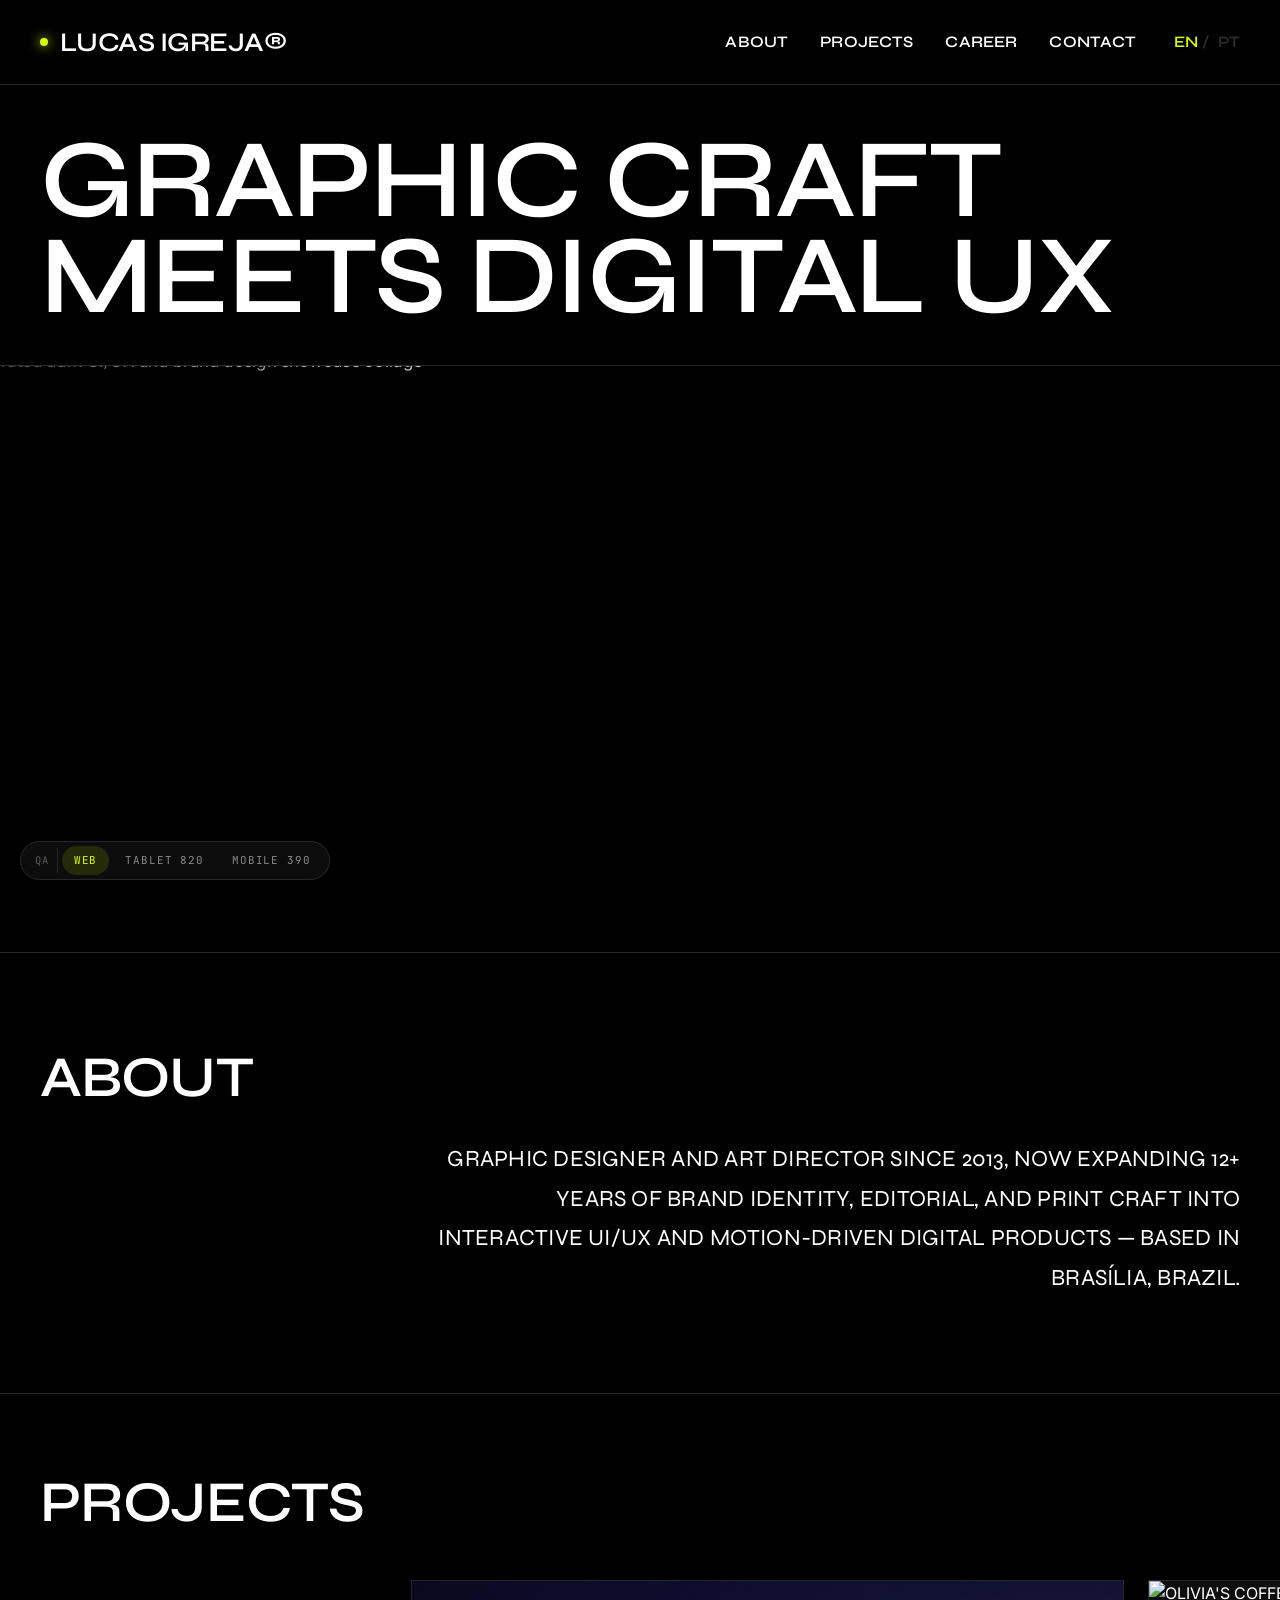
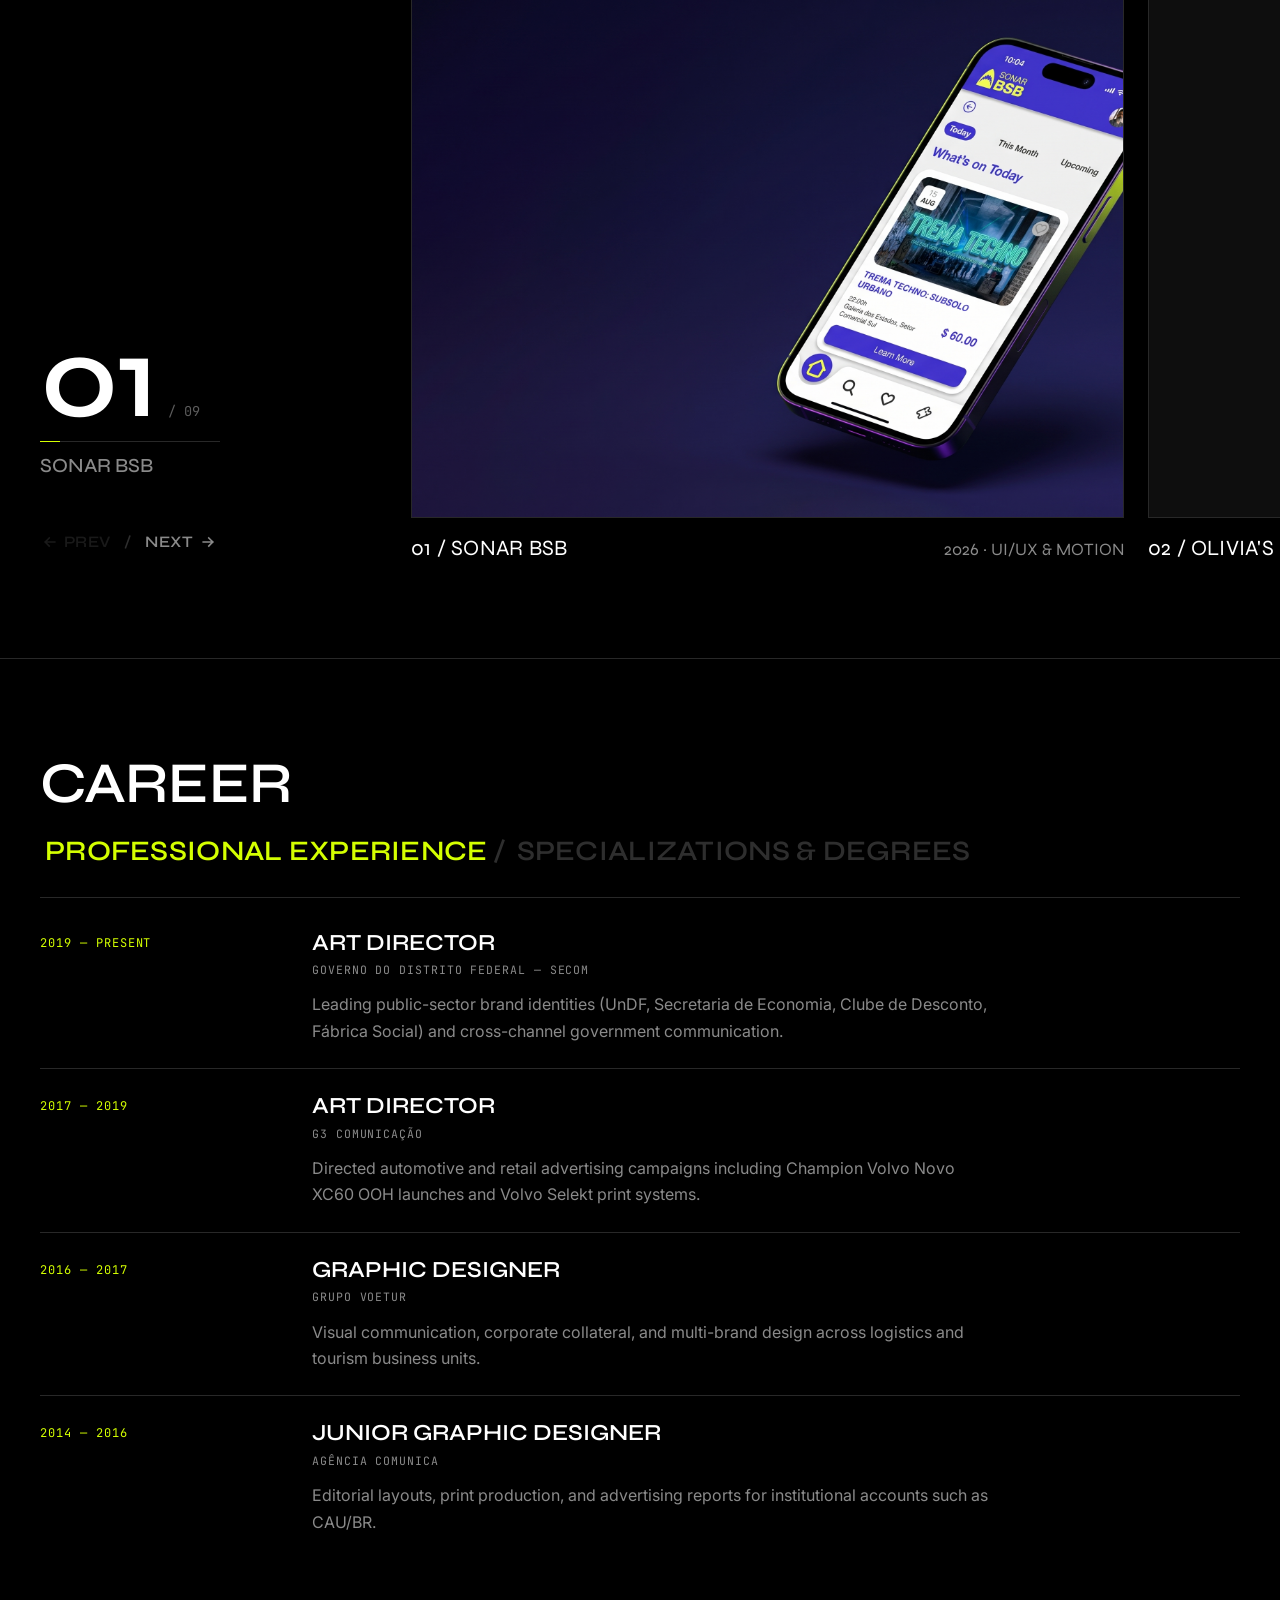
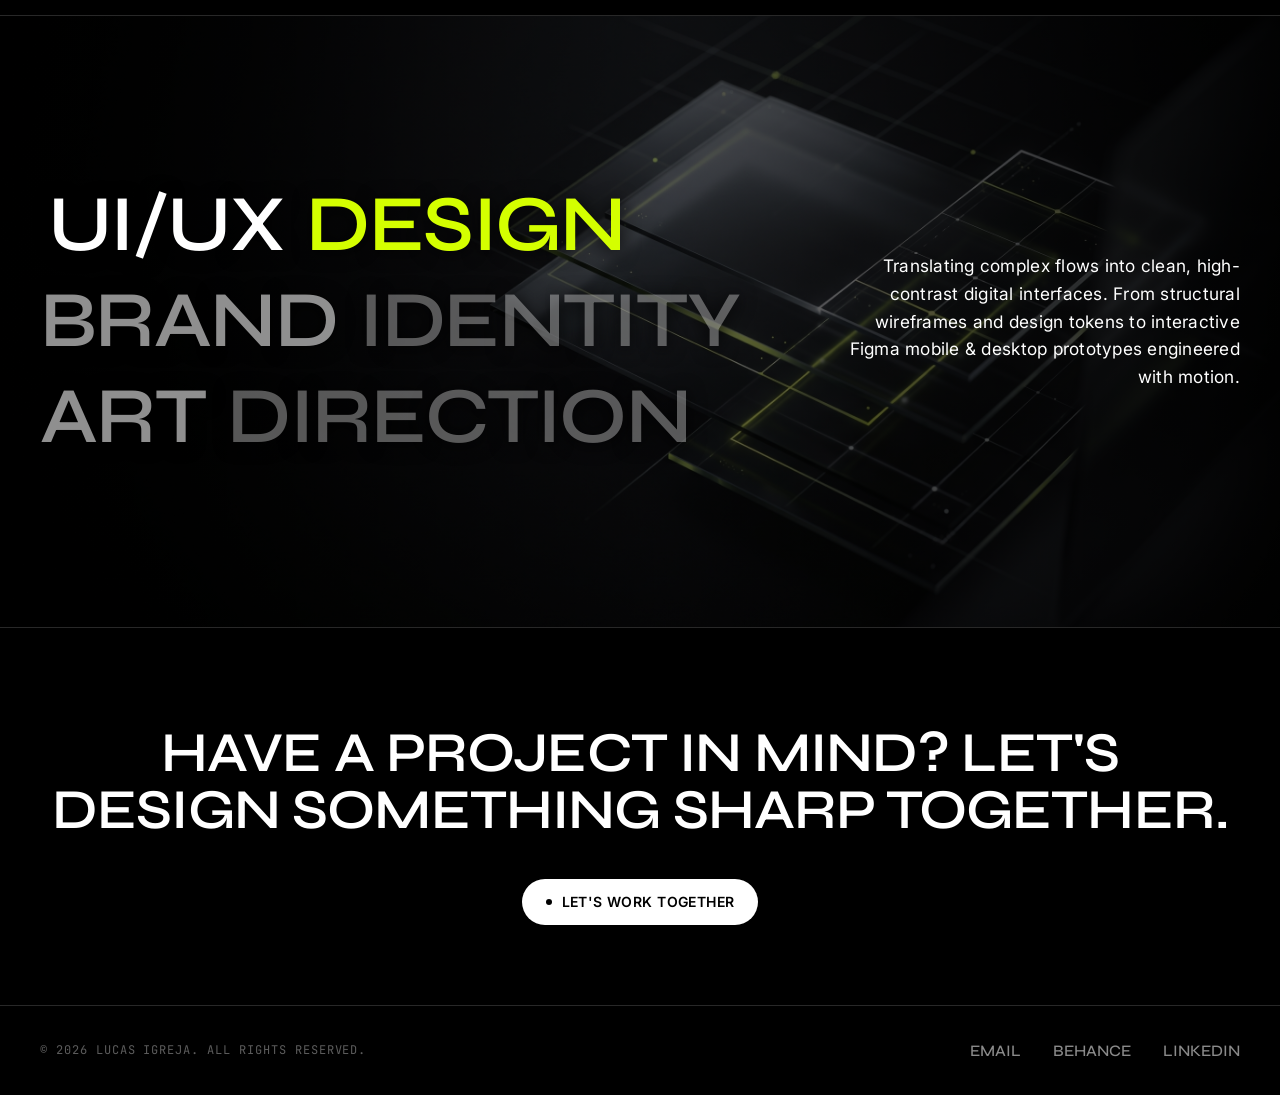
==== index.html @ 4cd45b37 "v0.9.3: Pull Behance assets and generate stationery/print mockups for projects 03-09" ====
<!DOCTYPE html>
<html lang="en">
<head>
  <meta charset="UTF-8" />
  <meta name="viewport" content="width=device-width, initial-scale=1.0" />
  <title>Lucas Igreja — UI/UX &amp; Graphic Design Portfolio</title>
  <meta name="description" content="Portfolio of Lucas Igreja — Graphic Designer, Art Director, and UI/UX Designer based in Brasília, Brazil. Showcasing 12+ years across brand systems, editorial campaigns, and digital products." />
  <meta property="og:title" content="Lucas Igreja — UI/UX &amp; Graphic Design Portfolio" />
  <meta property="og:description" content="Brand identity, art direction, and interactive UI/UX craft from 2013 to 2026." />
  <meta property="og:type" content="website" />

  <link rel="preconnect" href="https://api.fontshare.com" crossorigin />
  <link href="https://api.fontshare.com/v2/css?f[]=clash-display@400,500,600,700&display=swap" rel="stylesheet" />
  <link rel="preconnect" href="https://fonts.googleapis.com" />
  <link rel="preconnect" href="https://fonts.gstatic.com" crossorigin />
  <link href="https://fonts.googleapis.com/css2?family=Inter:wght@400;500;600&family=JetBrains+Mono:wght@400;500&family=Syne:wght@600;700&display=swap" rel="stylesheet" />

  <link rel="stylesheet" href="css/tokens.css?v=0.9.3" />
  <link rel="stylesheet" href="css/base.css?v=0.9.3" />
  <link rel="stylesheet" href="css/components.css?v=0.9.3" />
  <link rel="stylesheet" href="css/modal.css?v=0.9.3" />
</head>
<body>
  <!-- Sticky Minimal Navigation -->
  <header class="site-header" id="top">
    <div class="container site-header-inner">
      <a href="#top" class="brand-wordmark">
        <span class="brand-status-dot" aria-hidden="true"></span>
        <span>LUCAS IGREJA®</span>
      </a>

      <div class="nav-right">
        <nav class="primary-nav" aria-label="Primary navigation">
          <a href="#about" class="nav-link" data-i18n="nav.about">ABOUT</a>
          <a href="#projects" class="nav-link" data-i18n="nav.projects">PROJECTS</a>
          <a href="#career" class="nav-link" data-i18n="nav.career">CAREER</a>
          <a href="#contact" class="nav-link" data-i18n="nav.contact">CONTACT</a>
        </nav>

        <div class="header-actions">
          <div class="lang-toggle" id="langToggle" role="group" aria-label="Language switcher">
            <button class="lang-option is-active" type="button" data-lang="en" aria-pressed="true">EN</button>
            <span class="lang-sep" aria-hidden="true">/</span>
            <button class="lang-option" type="button" data-lang="pt" aria-pressed="false">PT</button>
          </div>
          <button class="mobile-menu-btn" id="mobileMenuBtn" type="button" aria-expanded="false" aria-controls="mobileDrawer" aria-label="Open navigation menu">
            <span class="hamburger-icon" aria-hidden="true">
              <span></span>
              <span></span>
              <span></span>
            </span>
          </button>
        </div>
      </div>
    </div>
  </header>

  <!-- Mobile Navigation Drawer (Slides in Right -> Left) -->
  <div class="mobile-drawer" id="mobileDrawer" aria-hidden="true" role="dialog" aria-modal="true" aria-label="Mobile Navigation">
    <div class="mobile-drawer-backdrop" id="mobileDrawerBackdrop" aria-hidden="true"></div>
    <div class="mobile-drawer-panel">
      <div class="mobile-drawer-top">
        <button class="mobile-drawer-close" id="mobileDrawerClose" type="button" aria-label="Close navigation menu">
          <span class="drawer-close-icon" aria-hidden="true">
            <span></span>
            <span></span>
          </span>
        </button>
      </div>
      <nav class="mobile-drawer-nav" aria-label="Mobile navigation links">
        <a href="#about" class="mobile-drawer-link" data-i18n="nav.about">ABOUT</a>
        <a href="#projects" class="mobile-drawer-link" data-i18n="nav.projects">PROJECTS</a>
        <a href="#career" class="mobile-drawer-link" data-i18n="nav.career">CAREER</a>
        <a href="#contact" class="mobile-drawer-link" data-i18n="nav.contact">CONTACT</a>
      </nav>
    </div>
  </div>

  <main>
    <!-- 01. Hero Section (Figma 10:82 + 10:67) -->
    <section class="hero-section">
      <div class="container">
        <div class="hero-title-wrap">
          <h1 class="hero-headline">
            <span class="hero-line"><span class="hero-line-inner" data-i18n="hero.titleLine1">GRAPHIC CRAFT</span></span>
            <span class="hero-line"><span class="hero-line-inner" data-i18n="hero.titleLine2">MEETS DIGITAL UX</span></span>
          </h1>
        </div>
      </div>

      <div class="hero-media-frame" id="heroMediaFrame">
        <img src="assets/hero-banner.png" alt="Curated dark UI/UX and brand design showcase collage" class="hero-media-img" id="heroBannerImg" />
        <div class="hero-media-scrim" aria-hidden="true"></div>
      </div>
    </section>

    <!-- 02. About Section (Figma 10:123 + 10:124) -->
    <section class="about-section reveal-block" id="about">
      <div class="container">
        <h2 class="section-heading" data-i18n="about.heading">ABOUT</h2>

        <div class="about-content-right">
          <p class="about-statement" data-i18n="about.statement">
            Graphic designer and art director since 2013, now expanding 12+ years of brand identity, editorial, and print craft into interactive UI/UX and motion-driven digital products — based in Brasília, Brazil.
          </p>
        </div>
      </div>
    </section>

    <!-- 03. Projects Section — Sticky 01-09 Counter + Edge-Bleed Stack (Figma 10:158 + 10:161 + 10:160) -->
    <section class="projects-section" id="projects">
      <div class="container projects-header">
        <h2 class="section-heading" data-i18n="projects.heading">PROJECTS</h2>
      </div>

      <div class="projects-bleed-layout">
        <aside class="projects-rail" aria-label="Active project counter">
          <div class="sticky-counter-row">
            <span class="sticky-counter-num" id="stickyCounterNum">01</span>
            <span class="sticky-counter-total" id="stickyCounterTotal">/ 09</span>
          </div>
          <div class="rail-progress-wrap" aria-hidden="true">
            <div class="rail-progress-fill" id="railProgressFill"></div>
          </div>
          <span class="rail-title-preview" id="railTitle">SONAR BSB</span>
          <div class="projects-carousel-controls" role="group" aria-label="Projects carousel controls">
            <button class="carousel-nav-btn" id="projectsPrevBtn" type="button" aria-label="Previous project" disabled>
              <svg width="16" height="16" viewBox="0 0 20 20" fill="none" aria-hidden="true">
                <path d="M16 10H4M4 10L9 5M4 10L9 15" stroke="currentColor" stroke-width="2" stroke-linecap="square" />
              </svg>
              <span class="roll-wrap carousel-step-label">
                <span class="roll-track">
                  <span data-i18n="modal.prevShort">PREV</span>
                  <span aria-hidden="true" data-i18n="modal.prevShort">PREV</span>
                </span>
              </span>
            </button>
            <span class="carousel-step-sep" aria-hidden="true">/</span>
            <button class="carousel-nav-btn" id="projectsNextBtn" type="button" aria-label="Next project">
              <span class="roll-wrap carousel-step-label">
                <span class="roll-track">
                  <span data-i18n="modal.nextShort">NEXT</span>
                  <span aria-hidden="true" data-i18n="modal.nextShort">NEXT</span>
                </span>
              </span>
              <svg width="16" height="16" viewBox="0 0 20 20" fill="none" aria-hidden="true">
                <path d="M4 10H16M16 10L11 5M16 10L11 15" stroke="currentColor" stroke-width="2" stroke-linecap="square" />
              </svg>
            </button>
          </div>
        </aside>

        <div class="projects-stack" id="projectsStack" tabindex="0" aria-label="Projects carousel"></div>
      </div>
    </section>

    <!-- 04. Career Section — Experience & Specializations Timeline -->
    <section class="career-section reveal-block" id="career">
      <div class="container">
        <div class="career-header">
          <h2 class="section-heading" data-i18n="career.heading">CAREER</h2>
          <div class="career-toggle" id="careerToggle" role="tablist" aria-label="Career sections">
            <button
              class="career-option is-active"
              id="careerTabExperience"
              type="button"
              role="tab"
              data-career-tab="experience"
              aria-selected="true"
              aria-controls="careerContent"
              data-i18n="career.experienceHeading"
            >PROFESSIONAL EXPERIENCE</button>
            <span class="career-sep" aria-hidden="true">/</span>
            <button
              class="career-option"
              id="careerTabEducation"
              type="button"
              role="tab"
              data-career-tab="education"
              aria-selected="false"
              aria-controls="careerContent"
              data-i18n="career.educationHeading"
            >SPECIALIZATIONS &amp; DEGREES</button>
          </div>
        </div>
        <div class="career-content" id="careerContent" role="tabpanel" aria-labelledby="careerTabExperience"></div>
      </div>

      <!-- Core Disciplines Full-Bleed Band (nested inside Career) -->
      <div class="disciplines-section" id="disciplines">
        <div class="disciplines-bg" aria-hidden="true">
          <img src="assets/discipline-uiux.png" alt="" class="disc-bg-layer is-active" data-disc-bg="uiux" />
          <img src="assets/discipline-branding.png" alt="" class="disc-bg-layer" data-disc-bg="branding" />
          <img src="assets/discipline-direction.png" alt="" class="disc-bg-layer" data-disc-bg="direction" />
        </div>
        <div class="disciplines-scrim" aria-hidden="true"></div>

        <div class="container disciplines-container">
          <div class="disciplines-list" id="disciplinesList" role="tablist" aria-label="Core design disciplines"></div>

          <div class="disciplines-detail" role="tabpanel" aria-live="polite">
            <p class="disciplines-copy" id="disciplineCopy"></p>
          </div>
        </div>
      </div>
    </section>

    <!-- 05. Closing Contact CTA (Figma 10:235) -->
    <section class="closing-cta-section reveal-block" id="contact">
      <div class="container">
        <h2 class="closing-cta-heading" data-i18n="cta.heading">
          HAVE A PROJECT IN MIND? LET'S DESIGN SOMETHING SHARP TOGETHER.
        </h2>

        <div class="closing-cta-actions">
          <a href="mailto:lucas.igreja@gmail.com" class="btn-pill-cta">
            <span class="cta-dot" aria-hidden="true"></span>
            <span class="roll-wrap">
              <span class="roll-track">
                <span data-i18n="cta.primaryBtn">LET'S WORK TOGETHER</span>
                <span aria-hidden="true" data-i18n="cta.primaryBtn">LET'S WORK TOGETHER</span>
              </span>
            </span>
          </a>
        </div>
      </div>
    </section>
  </main>

  <!-- 06. Minimal Single-Line Footer -->
  <footer class="site-footer">
    <div class="container footer-bar">
      <span class="font-mono footer-rights" data-i18n="footer.rights">© 2026 LUCAS IGREJA. ALL RIGHTS RESERVED.</span>
      <ul class="footer-list" aria-label="Contact links">
        <li><a href="mailto:lucas.igreja@gmail.com" class="footer-link" data-i18n="footer.links.email">EMAIL</a></li>
        <li><a href="https://www.behance.net/lucasigreja" target="_blank" rel="noopener noreferrer" class="footer-link" data-i18n="footer.links.behance">BEHANCE</a></li>
        <li><a href="https://www.linkedin.com/in/lucasigreja/" target="_blank" rel="noopener noreferrer" class="footer-link" data-i18n="footer.links.linkedin">LINKEDIN</a></li>
      </ul>
    </div>
  </footer>

  <!-- Case-Study Modal -->
  <div class="modal-backdrop" id="caseModalBackdrop" aria-hidden="true" role="dialog" aria-modal="true" aria-labelledby="modalHeading">
    <div class="modal-panel" id="caseModalContent"></div>
  </div>

  <!-- Custom Desktop Cursor Badge -->
  <div class="custom-cursor" id="customCursor" aria-hidden="true">VIEW CASE</div>

  <!-- Toast Feedback -->
  <div class="site-toast" id="siteToast" role="status" aria-live="polite"></div>

  <!-- Motion Engine (GSAP CDN + Graceful Fallback) & App Scripts -->
  <script defer src="https://cdn.jsdelivr.net/npm/gsap@3.12.5/dist/gsap.min.js"></script>
  <script defer src="https://cdn.jsdelivr.net/npm/gsap@3.12.5/dist/ScrollTrigger.min.js"></script>
  <script defer src="js/data/projects.js?v=0.9.3"></script>
  <script defer src="js/components/portfolio.js?v=0.9.3"></script>
  <script defer src="js/motion/animations.js?v=0.9.3"></script>
  <script defer src="js/main.js?v=0.9.3"></script>
  <!-- DEV ONLY (PRE-v1.0 QA): Viewport Preview Toggle — REMOVE BEFORE SHIPPING v1.0 -->
  <script defer src="js/dev/viewport-toggle.js?v=0.9.3"></script>
</body>
</html>
---- css/tokens.css ----
/* ==========================================================================
   Lucas Igreja Portfolio — Design System Tokens v2.0
   Stark Monochrome Architecture + One Surgical Accent (#D4FF00)
   Matches design.md v2.0 1:1 | Ready for Figma Variables & Phase 2
   ========================================================================== */

:root {
  /* ------------------------------------------------------------------------
     1. COLOR TOKENS
     ------------------------------------------------------------------------ */
  /* Surfaces (Stark Monochrome Dark) */
  --bg-canvas: #000000;
  --bg-surface: #0E0E0E;
  --bg-elevated: #141414;
  --bg-glass: rgba(0, 0, 0, 0.80);
  --grid-line: rgba(255, 255, 255, 0.04);

  /* Borders & Hairlines */
  --border-subtle: #282828;
  --border-strong: #4A4A4A;
  --border-inverse: rgba(255, 255, 255, 0.35);
  --border-focus: #D4FF00;

  /* Ink / Typography */
  --text-primary: #FFFFFF;      /* Pure White */
  --text-secondary: #8A8A8A;    /* Muted Mid-Gray */
  --text-muted: #5C5C5C;        /* Subtle Gray Metadata */
  --text-dim: #2E2E2E;          /* Inactive Oversized Discipline Headings */
  --text-inverse: #000000;      /* Inside White Pill CTAs & Selection */

  /* Single Surgical Accent (Digital Energy / Sonar BSB) */
  --accent-lime: #D4FF00;
  --accent-lime-dim: rgba(212, 255, 0, 0.12);

  /* Primary CTA Tokens */
  --cta-bg: #FFFFFF;
  --cta-text: #000000;

  /* ------------------------------------------------------------------------
     2. TYPOGRAPHY TOKENS
     ------------------------------------------------------------------------ */
  --font-display: 'Clash Display', 'Syne', -apple-system, sans-serif;
  --font-sans: 'Inter', -apple-system, BlinkMacSystemFont, 'Segoe UI', sans-serif;
  --font-mono: 'JetBrains Mono', ui-monospace, SFMono-Regular, monospace;

  /* Fluid Type Scale */
  --text-hero: clamp(2.5rem, 8.5vw, 8.25rem);        /* 40px -> 132px */
  --text-display: clamp(2.5rem, 6.5vw, 6rem);       /* 40px -> 96px */
  --text-h1: clamp(2.25rem, 4.5vw, 4rem);           /* 36px -> 64px */
  --text-h2: clamp(1.75rem, 3vw, 2.75rem);          /* 28px -> 44px */
  --text-h3: clamp(1.25rem, 1.8vw, 1.625rem);       /* 20px -> 26px */
  --text-body-lg: clamp(1.0625rem, 1.2vw, 1.25rem); /* 17px -> 20px */
  --text-body: 1rem;                                /* 16px */
  --text-sm: 0.875rem;                              /* 14px */
  --text-meta: 0.75rem;                             /* 12px */

  /* Line Heights & Tracking */
  --leading-hero: 0.86;
  --leading-display: 0.96;
  --leading-heading: 1.08;
  --leading-body: 1.6;
  --tracking-display: -0.03em;
  --tracking-tight: -0.015em;
  --tracking-mono: 0.08em;

  /* ------------------------------------------------------------------------
     3. SPACING & LAYOUT TOKENS (4px / 8px Rhythm)
     ------------------------------------------------------------------------ */
  --space-1: 0.25rem;   /* 4px */
  --space-2: 0.5rem;    /* 8px */
  --space-3: 0.75rem;   /* 12px */
  --space-4: 1rem;      /* 16px */
  --space-5: 1.25rem;   /* 20px */
  --space-6: 1.5rem;    /* 24px */
  --space-8: 2rem;      /* 32px */
  --space-10: 2.5rem;   /* 40px */
  --space-12: 3rem;     /* 48px */
  --space-16: 4rem;     /* 64px */
  --space-20: 5rem;     /* 80px */
  --space-24: 6rem;     /* 96px */
  --space-32: 8rem;     /* 128px */

  /* Grid & Container */
  --container-max: 1360px;
  --container-pad: clamp(1.25rem, 3.5vw, 2.5rem);
  --grid-gutter: 1.5rem; /* 24px */
  --nav-height: 84px;

  /* ------------------------------------------------------------------------
     4. SHARP ARCHITECTURAL GEOMETRY (0px Media vs Pill CTAs)
     ------------------------------------------------------------------------ */
  --radius-sharp: 0px;
  --radius-pill: 9999px;
  --radius-circle: 50%;

  --shadow-none: none;
  --shadow-glow-lime: 0 0 28px rgba(212, 255, 0, 0.16);

  /* ------------------------------------------------------------------------
     5. MOTION TOKENS (Kinetic Editorial)
     ------------------------------------------------------------------------ */
  --ease-editorial: cubic-bezier(0.22, 1, 0.36, 1);
  --ease-snappy: cubic-bezier(0.16, 1, 0.3, 1);
  --ease-roll: cubic-bezier(0.76, 0, 0.24, 1);

  --duration-micro: 180ms;
  --duration-roll: 360ms;
  --duration-ui: 420ms;
  --duration-reveal: 800ms;

  /* Z-Index Scale */
  --z-canvas: 0;
  --z-base: 1;
  --z-sticky: 40;
  --z-modal: 80;
  --z-cursor: 100;
  --z-toast: 120;
}
---- css/base.css ----
/* ==========================================================================
   Lucas Igreja Portfolio — Base Styles & Accessibility Guards (v2.0)
   ========================================================================== */

*,
*::before,
*::after {
  box-sizing: border-box;
  margin: 0;
  padding: 0;
}

html {
  font-size: 16px;
  scroll-behavior: smooth;
  background-color: var(--bg-canvas);
  color: var(--text-primary);
  -webkit-font-smoothing: antialiased;
  -moz-osx-font-smoothing: grayscale;
  text-rendering: optimizeLegibility;
}

body {
  font-family: var(--font-sans);
  font-size: var(--text-body);
  line-height: var(--leading-body);
  color: var(--text-primary);
  background-color: var(--bg-canvas);
  overflow-x: clip;
  min-height: 100vh;
}

img,
picture,
svg,
video,
canvas {
  display: block;
  max-width: 100%;
}

button,
input,
textarea,
select {
  font: inherit;
  color: inherit;
  background: none;
  border: none;
}

button {
  cursor: pointer;
}

a {
  color: inherit;
  text-decoration: none;
}

ul,
ol {
  list-style: none;
}

/* Sharp Focus Accessibility */
:focus-visible {
  outline: 2px solid var(--border-focus);
  outline-offset: 3px;
  border-radius: var(--radius-sharp);
}

/* Selection */
::selection {
  background-color: var(--accent-lime);
  color: var(--text-inverse);
}

/* Layout & Architectural Utilities */
.container {
  width: 100%;
  max-width: var(--container-max);
  margin-inline: auto;
  padding-inline: var(--container-pad);
}

.font-display {
  font-family: var(--font-display);
  font-weight: 600;
  text-transform: uppercase;
  letter-spacing: var(--tracking-display);
  line-height: var(--leading-display);
}

.font-mono {
  font-family: var(--font-mono);
  font-size: var(--text-meta);
  letter-spacing: var(--tracking-mono);
  text-transform: uppercase;
}

.hairline-top {
  border-top: 1px solid var(--border-subtle);
}

.micro-grid-bg {
  background-image:
    linear-gradient(to right, var(--grid-line) 1px, transparent 1px),
    linear-gradient(to bottom, var(--grid-line) 1px, transparent 1px);
  background-size: 32px 32px;
}

.sr-only {
  position: absolute;
  width: 1px;
  height: 1px;
  padding: 0;
  margin: -1px;
  overflow: hidden;
  clip: rect(0, 0, 0, 0);
  white-space: nowrap;
  border: 0;
}

/* Custom Subtle Scrollbar */
::-webkit-scrollbar {
  width: 8px;
}

::-webkit-scrollbar-track {
  background: var(--bg-canvas);
}

::-webkit-scrollbar-thumb {
  background: var(--bg-elevated);
  border: 2px solid var(--bg-canvas);
}

::-webkit-scrollbar-thumb:hover {
  background: var(--text-muted);
}

/* Reduced Motion Guard */
@media (prefers-reduced-motion: reduce) {
  html {
    scroll-behavior: auto;
  }

  *,
  *::before,
  *::after {
    animation-duration: 0.01ms !important;
    animation-iteration-count: 1 !important;
    transition-duration: 0.01ms !important;
    scroll-behavior: auto !important;
  }
}
---- css/components.css ----
/* ==========================================================================
   Lucas Igreja Portfolio — Main Layout & Component Styles (v2.0 + Figma 10:57)
   ========================================================================== */

:root {
  --page-gutter: max(var(--container-pad), calc((100% - var(--container-max)) / 2 + var(--container-pad)));
}

/* --------------------------------------------------------------------------
   01. STICKY MINIMAL NAVIGATION
   -------------------------------------------------------------------------- */
.site-header {
  position: sticky;
  top: 0;
  z-index: var(--z-sticky);
  background: var(--bg-glass);
  backdrop-filter: blur(16px);
  -webkit-backdrop-filter: blur(16px);
  border-bottom: 1px solid var(--border-subtle);
}

.site-header-inner {
  display: flex;
  align-items: center;
  justify-content: space-between;
  height: var(--nav-height);
  gap: var(--space-6);
}

.brand-wordmark {
  display: inline-flex;
  align-items: center;
  gap: var(--space-3);
  font-family: var(--font-display);
  font-weight: 600;
  font-size: clamp(1.125rem, 2.1vw, 2rem);
  letter-spacing: -0.02em;
  text-transform: uppercase;
  line-height: 1;
  white-space: nowrap;
}

.brand-status-dot {
  width: 8px;
  height: 8px;
  border-radius: var(--radius-circle);
  background: var(--accent-lime);
  box-shadow: 0 0 12px var(--accent-lime);
  flex-shrink: 0;
}

.nav-right {
  display: flex;
  align-items: center;
  gap: var(--space-8);
}

.primary-nav {
  display: flex;
  align-items: center;
  gap: var(--space-8);
}

.nav-link {
  font-family: var(--font-display);
  font-weight: 600;
  font-size: clamp(0.95rem, 1.25vw, 1.25rem);
  letter-spacing: 0.01em;
  line-height: 1;
  text-transform: uppercase;
  color: var(--text-primary);
  transition: color var(--duration-micro) var(--ease-snappy);
}

.nav-link:hover {
  color: var(--accent-lime);
}

.header-actions {
  display: flex;
  align-items: center;
  gap: var(--space-3);
}

.lang-toggle {
  display: inline-flex;
  align-items: center;
  gap: 0.55em;
  white-space: nowrap;
}

.lang-option,
.lang-sep {
  font-family: var(--font-display);
  font-weight: 600;
  font-size: clamp(0.95rem, 1.25vw, 1.25rem);
  letter-spacing: 0.01em;
  text-transform: uppercase;
  line-height: 1;
}

.lang-sep {
  color: var(--text-dim);
  user-select: none;
  cursor: pointer;
}

.lang-option {
  display: inline-block;
  padding: 0;
  border: none;
  background: transparent;
  color: var(--text-dim);
  cursor: pointer;
  transition: color var(--duration-micro) var(--ease-snappy),
              transform var(--duration-ui) var(--ease-editorial);
}

.lang-option:hover:not(.is-active) {
  color: var(--text-primary);
  transform: translateX(2px);
}

.lang-option.is-active {
  color: var(--accent-lime);
  transform: translateX(5px);
}

.mobile-menu-btn {
  display: none;
  width: 40px;
  height: 40px;
  padding: 0;
  border: none;
  border-radius: 0;
  align-items: center;
  justify-content: center;
  background: transparent;
}

.hamburger-icon {
  width: 22px;
  height: 17px;
  display: flex;
  flex-direction: column;
  justify-content: space-between;
}

.hamburger-icon span {
  display: block;
  width: 100%;
  height: 3px;
  background: var(--text-primary);
  transform-origin: center;
  transition: transform var(--duration-ui) var(--ease-editorial),
              opacity var(--duration-micro) var(--ease-snappy),
              background-color var(--duration-micro) var(--ease-snappy);
}

.mobile-menu-btn:hover .hamburger-icon span,
.mobile-menu-btn[aria-expanded="true"] .hamburger-icon span {
  background: var(--accent-lime);
}

.mobile-menu-btn[aria-expanded="true"] .hamburger-icon span:nth-child(1) {
  transform: translateY(7px) rotate(45deg);
}

.mobile-menu-btn[aria-expanded="true"] .hamburger-icon span:nth-child(2) {
  opacity: 0;
}

.mobile-menu-btn[aria-expanded="true"] .hamburger-icon span:nth-child(3) {
  transform: translateY(-7px) rotate(-45deg);
}

/* Mobile Nav Drawer (Slides in Right -> Left) */
.mobile-drawer {
  position: fixed;
  inset: 0;
  z-index: var(--z-modal);
  pointer-events: none;
  visibility: hidden;
  transition: visibility 0s linear var(--duration-ui);
}

.mobile-drawer.is-open {
  pointer-events: auto;
  visibility: visible;
  transition: visibility 0s linear 0s;
}

.mobile-drawer-backdrop {
  position: absolute;
  inset: 0;
  background: rgba(0, 0, 0, 0.72);
  backdrop-filter: blur(8px);
  -webkit-backdrop-filter: blur(8px);
  opacity: 0;
  transition: opacity var(--duration-ui) var(--ease-editorial);
}

.mobile-drawer.is-open .mobile-drawer-backdrop {
  opacity: 1;
}

.mobile-drawer-panel {
  position: absolute;
  top: 0;
  right: 0;
  bottom: 0;
  width: min(84vw, 380px);
  background: #0A0A0A;
  border-left: 1px solid var(--border-subtle);
  padding: var(--space-6);
  display: flex;
  flex-direction: column;
  justify-content: space-between;
  gap: var(--space-8);
  transform: translateX(100%);
  transition: transform var(--duration-ui) var(--ease-editorial);
  overflow-y: auto;
}

.mobile-drawer.is-open .mobile-drawer-panel {
  transform: translateX(0);
}

.mobile-drawer-top {
  display: flex;
  align-items: center;
  justify-content: flex-end;
}

.mobile-drawer-close {
  width: 40px;
  height: 40px;
  padding: 0;
  border: none;
  border-radius: 0;
  background: transparent;
  display: inline-flex;
  align-items: center;
  justify-content: center;
}

.drawer-close-icon {
  position: relative;
  width: 22px;
  height: 22px;
  display: block;
}

.drawer-close-icon span {
  position: absolute;
  left: 0;
  top: 50%;
  width: 100%;
  height: 3px;
  background: var(--text-primary);
  transform-origin: center;
  transition: background-color var(--duration-micro) var(--ease-snappy);
}

.drawer-close-icon span:first-child {
  transform: translateY(-50%) rotate(45deg);
}

.drawer-close-icon span:last-child {
  transform: translateY(-50%) rotate(-45deg);
}

.mobile-drawer-close:hover .drawer-close-icon span {
  background: var(--accent-lime);
}

.mobile-drawer-nav {
  display: flex;
  flex-direction: column;
  gap: var(--space-5);
  margin-block: auto;
}

.mobile-drawer-link {
  font-family: var(--font-display);
  font-size: clamp(1.75rem, 7vw, 2.5rem);
  font-weight: 600;
  text-transform: uppercase;
  line-height: 1.05;
  border-bottom: 1px solid var(--border-subtle);
  padding-bottom: var(--space-4);
  color: var(--text-primary);
  transition: color var(--duration-micro) var(--ease-snappy),
              transform var(--duration-ui) var(--ease-editorial);
}

.mobile-drawer-link:hover {
  color: var(--accent-lime);
  transform: translateX(6px);
}

/* --------------------------------------------------------------------------
   SHARED INTERACTIVE CONTROLS (Rolling Pill CTAs & Pills)
   -------------------------------------------------------------------------- */
.btn-pill-cta {
  display: inline-flex;
  align-items: center;
  gap: 10px;
  height: 46px;
  padding: 0 24px;
  border-radius: var(--radius-pill);
  background: var(--cta-bg);
  color: var(--cta-text);
  font-size: var(--text-sm);
  font-weight: 600;
  text-transform: uppercase;
  letter-spacing: 0.03em;
  transition: transform var(--duration-micro) var(--ease-snappy),
              box-shadow var(--duration-ui) var(--ease-editorial);
  white-space: nowrap;
}

.btn-pill-cta:hover {
  transform: translateY(-2px);
  box-shadow: 0 12px 30px rgba(255, 255, 255, 0.14);
}

.cta-dot {
  width: 6px;
  height: 6px;
  border-radius: var(--radius-circle);
  background: var(--cta-text);
  flex-shrink: 0;
}

.roll-wrap {
  position: relative;
  display: inline-block;
  overflow: hidden;
  height: 1.25em;
  line-height: 1.25em;
}

.roll-track {
  display: flex;
  flex-direction: column;
  transition: transform var(--duration-roll) var(--ease-roll);
}

.btn-pill-cta:hover .roll-track,
.inline-roll-link:hover .roll-track {
  transform: translateY(-50%);
}

/* --------------------------------------------------------------------------
   02. HERO SECTION (Figma 10:82 + 10:67)
   -------------------------------------------------------------------------- */
.hero-section {
  padding-top: var(--space-12);
  background: var(--bg-canvas);
  overflow-x: clip;
}

.hero-title-wrap {
  margin-bottom: var(--space-10);
}

.hero-headline {
  font-family: var(--font-display);
  font-weight: 600;
  font-size: clamp(2.6rem, 8.7vw, 8.25rem);
  line-height: var(--leading-hero);
  letter-spacing: -0.02em;
  text-transform: uppercase;
  color: var(--text-primary);
  max-width: 1160px;
}

.hero-line {
  display: block;
  overflow: hidden;
}

.hero-line-inner {
  display: block;
}

/* Full-bleed Hero Media (Figma 10:67: w=1440 h=650) */
.hero-media-frame {
  position: relative;
  width: 100%;
  height: clamp(280px, 46vw, 650px);
  border-radius: var(--radius-sharp);
  overflow: hidden;
  border-top: 1px solid var(--border-subtle);
  border-bottom: 1px solid var(--border-subtle);
  background: var(--bg-canvas);
}

.hero-media-img {
  width: 100%;
  height: 100%;
  object-fit: cover;
  transform: scale(1.06);
  transform-origin: center center;
  will-change: transform;
  transition: transform 600ms var(--ease-editorial);
}

.hero-media-scrim {
  position: absolute;
  inset: 0;
  background: radial-gradient(circle at center, transparent 42%, rgba(0, 0, 0, 0.65) 100%),
              linear-gradient(180deg, rgba(0, 0, 0, 0.14) 0%, rgba(0, 0, 0, 0.56) 100%);
  pointer-events: none;
}

/* --------------------------------------------------------------------------
   03. ABOUT SECTION (Figma 10:123 + 10:124)
   -------------------------------------------------------------------------- */
.about-section {
  padding-block: var(--space-24);
  border-bottom: 1px solid var(--border-subtle);
}

.section-heading {
  font-family: var(--font-display);
  font-weight: 600;
  font-size: var(--text-h1);
  line-height: 1;
  letter-spacing: -0.015em;
  text-transform: uppercase;
  color: var(--text-primary);
}

.about-content-right {
  margin-top: var(--space-8);
  margin-left: auto;
  max-width: 820px;
  text-align: right;
  display: flex;
  flex-direction: column;
  align-items: flex-end;
  gap: var(--space-8);
}

.about-statement {
  font-family: var(--font-display);
  font-weight: 400;
  font-size: clamp(1.15rem, 1.8vw, 1.625rem);
  line-height: 1.72;
  letter-spacing: 0.01em;
  text-transform: uppercase;
  color: var(--text-primary);
}

.about-actions {
  display: flex;
  flex-wrap: wrap;
  justify-content: flex-end;
  gap: var(--space-4);
}

/* --------------------------------------------------------------------------
   04. PROJECTS SECTION — STICKY 01-09 COUNTER + EDGE-BLEED STACK
   -------------------------------------------------------------------------- */
.projects-section {
  padding-top: var(--space-20);
  padding-bottom: var(--space-24);
  overflow-x: clip;
}

.projects-header {
  display: flex;
  flex-wrap: wrap;
  align-items: flex-end;
  justify-content: space-between;
  gap: var(--space-6);
  margin-bottom: var(--space-12);
}

/* Asymmetric Grid bleeding cleanly to right edge without overflow */
.projects-bleed-layout {
  --project-media-h: clamp(280px, 42vw, 580px);
  padding-left: var(--page-gutter);
  padding-right: 0;
  display: grid;
  grid-template-columns: minmax(220px, 28%) minmax(0, 1fr);
  gap: var(--space-6);
  align-items: end;
}

.projects-rail {
  position: static;
  padding-right: var(--space-6);
  padding-bottom: 4px;
  display: flex;
  flex-direction: column;
  gap: var(--space-3);
}

.sticky-counter-row {
  display: flex;
  align-items: baseline;
  gap: var(--space-3);
}

.sticky-counter-num {
  font-family: var(--font-display);
  font-weight: 600;
  font-size: clamp(4.5rem, 9vw, 8.25rem);
  line-height: 0.88;
  letter-spacing: -0.02em;
  color: var(--text-primary);
}

.sticky-counter-total {
  font-family: var(--font-mono);
  font-size: 0.85rem;
  color: var(--text-muted);
}

.rail-progress-wrap {
  width: 100%;
  max-width: 180px;
  height: 1px;
  background: var(--border-subtle);
  position: relative;
  overflow: hidden;
}

.rail-progress-fill {
  position: absolute;
  inset: 0;
  background: var(--accent-lime);
  transform-origin: left center;
  transform: scaleX(0.111);
  transition: transform var(--duration-ui) var(--ease-editorial);
}

.rail-title-preview {
  font-family: var(--font-display);
  font-weight: 500;
  font-size: 1.25rem;
  line-height: 1.2;
  min-height: 2.4em;
  text-transform: uppercase;
  color: var(--text-secondary);
}

.projects-carousel-controls {
  display: inline-flex;
  align-items: center;
  gap: var(--space-3);
  margin-top: var(--space-3);
}

.carousel-nav-btn {
  display: inline-flex;
  align-items: center;
  gap: 6px;
  padding: 6px 2px;
  border: none;
  border-radius: 0;
  background: transparent;
  font-family: var(--font-display);
  font-weight: 600;
  font-size: 1rem;
  letter-spacing: 0.02em;
  text-transform: uppercase;
  color: var(--text-secondary);
  cursor: pointer;
  transition: color var(--duration-micro) var(--ease-snappy),
              opacity var(--duration-micro) var(--ease-snappy);
}

.carousel-nav-btn svg {
  width: 16px;
  height: 16px;
  flex-shrink: 0;
  transition: transform var(--duration-ui) var(--ease-editorial);
}

.carousel-nav-btn:hover:not(:disabled),
.carousel-nav-btn:focus-visible:not(:disabled) {
  color: var(--accent-lime);
}

.carousel-nav-btn:hover:not(:disabled) .roll-track {
  transform: translateY(-50%);
}

#projectsPrevBtn:hover:not(:disabled) svg {
  transform: translateX(-3px);
}

#projectsNextBtn:hover:not(:disabled) svg {
  transform: translateX(3px);
}

.carousel-step-sep {
  font-family: var(--font-display);
  font-weight: 600;
  font-size: 1rem;
  color: var(--text-dim);
  user-select: none;
}

.carousel-nav-btn:disabled {
  color: var(--text-muted);
  opacity: 0.28;
  cursor: not-allowed;
}

.projects-stack {
  display: flex;
  flex-direction: row;
  gap: var(--space-6);
  min-width: 0;
  overflow-x: auto;
  overflow-y: hidden;
  scroll-snap-type: x mandatory;
  scroll-behavior: smooth;
  padding-right: var(--page-gutter);
  scrollbar-width: none;
  -ms-overflow-style: none;
}

.projects-stack::-webkit-scrollbar {
  display: none;
}

.project-card {
  display: block;
  flex: 0 0 min(86%, 820px);
  min-width: 0;
  scroll-snap-align: start;
}

.project-trigger {
  display: block;
  width: 100%;
  text-align: left;
  cursor: pointer;
}

.project-media-box {
  position: relative;
  width: 100%;
  height: var(--project-media-h);
  border-radius: var(--radius-sharp);
  overflow: hidden;
  border: 1px solid var(--border-subtle);
  background: var(--bg-surface);
}

.project-artwork {
  width: 100%;
  height: 100%;
  transition: transform var(--duration-ui) var(--ease-editorial);
}

.project-trigger:hover .project-artwork,
.project-trigger:focus-visible .project-artwork {
  transform: scale(1.03);
}

.project-photo {
  width: 100%;
  height: 100%;
  object-fit: cover;
}

.project-caption-bar {
  padding-top: var(--space-4);
  padding-right: 0;
  display: flex;
  align-items: baseline;
  justify-content: space-between;
  gap: var(--space-4);
  flex-wrap: wrap;
}

.project-caption-title {
  font-family: var(--font-display);
  font-weight: 400;
  font-size: clamp(1.125rem, 1.7vw, 1.625rem);
  line-height: 1.3;
  letter-spacing: 0.01em;
  text-transform: uppercase;
  color: var(--text-primary);
}

.project-caption-meta {
  font-family: var(--font-display);
  font-weight: 400;
  font-size: clamp(0.95rem, 1.35vw, 1.35rem);
  line-height: 1.3;
  text-transform: uppercase;
  color: var(--text-secondary);
}

/* --------------------------------------------------------------------------
   BESPOKE ART-DIRECTED PROJECT COVERS (9 REAL BEHANCE PROJECTS)
   -------------------------------------------------------------------------- */
.art-canvas {
  width: 100%;
  height: 100%;
  padding: clamp(1.25rem, 4vw, 3.5rem);
  display: flex;
  align-items: center;
  justify-content: space-between;
  gap: var(--space-6);
  position: relative;
  overflow: hidden;
}

.art-sonar-bsb {
  background: radial-gradient(circle at 20% 20%, #4C1D95 0%, #170F38 52%, #05050A 100%);
}

.art-olivias-coffee {
  background: radial-gradient(circle at 75% 25%, #1A4D38 0%, #0C261B 58%, #040D09 100%);
}

.art-gdf-undf {
  background: linear-gradient(135deg, #071936 0%, #0F2F61 55%, #060D1A 100%);
}

.art-gdf-economia {
  background: linear-gradient(135deg, #0A1D42 0%, #163B7A 55%, #050A14 100%);
}

.art-gdf-clube {
  background: radial-gradient(circle at 25% 75%, #2B1707 0%, #112242 52%, #070B14 100%);
}

.art-gdf-fabrica {
  background: radial-gradient(circle at 70% 30%, #3B2309 0%, #0F2347 52%, #060A12 100%);
}

.art-volvo-xc60 {
  background: linear-gradient(160deg, #1E242B 0%, #2C353F 42%, #090B0E 100%);
}

.art-volvo-selekt {
  background: linear-gradient(145deg, #1A2736 0%, #0E1722 55%, #05070A 100%);
}

.art-caubr-editorial {
  background: linear-gradient(135deg, #0C2A45 0%, #13446D 50%, #07131E 100%);
}

.art-badge-mono {
  font-family: var(--font-mono);
  font-size: 0.72rem;
  letter-spacing: var(--tracking-mono);
  text-transform: uppercase;
  display: inline-block;
  margin-bottom: var(--space-3);
}

.art-headline {
  font-family: var(--font-display);
  font-weight: 600;
  font-size: clamp(1.75rem, 4vw, 3.75rem);
  line-height: 0.94;
  text-transform: uppercase;
  color: #FFFFFF;
}

.art-subcopy {
  margin-top: var(--space-3);
  font-size: var(--text-sm);
  color: rgba(255, 255, 255, 0.72);
  max-width: 34ch;
}

.art-phone-frame {
  width: clamp(110px, 16vw, 190px);
  aspect-ratio: 9 / 17;
  background: #F4F2ED;
  border: 2px solid rgba(255, 255, 255, 0.35);
  padding: 12px;
  display: flex;
  flex-direction: column;
  gap: 10px;
  flex-shrink: 0;
  box-shadow: 0 24px 60px rgba(0, 0, 0, 0.65);
}

.art-emblem-card {
  width: clamp(120px, 18vw, 220px);
  aspect-ratio: 1 / 1;
  background: rgba(255, 255, 255, 0.94);
  display: flex;
  align-items: center;
  justify-content: center;
  padding: var(--space-5);
  flex-shrink: 0;
  box-shadow: 0 24px 60px rgba(0, 0, 0, 0.55);
}

.art-editorial-sheet {
  width: clamp(140px, 21vw, 250px);
  aspect-ratio: 4 / 5;
  background: rgba(255, 255, 255, 0.95);
  color: #0A0A0C;
  padding: var(--space-4);
  display: flex;
  flex-direction: column;
  justify-content: space-between;
  flex-shrink: 0;
  box-shadow: 0 24px 60px rgba(0, 0, 0, 0.6);
}

/* --------------------------------------------------------------------------
   05. DISCIPLINES FULL-BLEED BAND (Figma 10:167 + 10:148/155/156 + 10:181)
   -------------------------------------------------------------------------- */
.disciplines-section {
  position: relative;
  min-height: clamp(520px, 68vh, 777px);
  display: flex;
  align-items: center;
  margin-top: var(--space-20);
  padding-block: var(--space-20);
  border-top: 1px solid var(--border-subtle);
  overflow: hidden;
}

.disciplines-bg {
  position: absolute;
  inset: 0;
  z-index: 0;
}

.disc-bg-layer {
  position: absolute;
  inset: 0;
  width: 100%;
  height: 100%;
  object-fit: cover;
  opacity: 0;
  transform: scale(1.06);
  transition: opacity 650ms var(--ease-editorial),
              transform 900ms var(--ease-editorial);
  pointer-events: none;
}

.disc-bg-layer.is-active {
  opacity: 1;
  transform: scale(1);
}

.disciplines-scrim {
  position: absolute;
  inset: 0;
  background: linear-gradient(90deg, rgba(0, 0, 0, 0.90) 0%, rgba(0, 0, 0, 0.56) 52%, rgba(0, 0, 0, 0.84) 100%);
  z-index: 1;
}

.disciplines-container {
  position: relative;
  z-index: 2;
  display: grid;
  grid-template-columns: minmax(0, 1.35fr) minmax(260px, 420px);
  gap: var(--space-10);
  align-items: center;
}

.disciplines-list {
  display: flex;
  flex-direction: column;
  gap: var(--space-5);
  min-width: 0;
}

.discipline-tab {
  display: flex;
  flex-wrap: wrap;
  align-items: baseline;
  gap: 0.28em;
  text-align: left;
  font-family: var(--font-display);
  font-weight: 600;
  font-size: clamp(2.25rem, 6.2vw, 6rem);
  line-height: 0.96;
  letter-spacing: -0.02em;
  text-transform: uppercase;
  text-shadow: 0 2px 18px rgba(0, 0, 0, 0.85);
  transition: transform var(--duration-ui) var(--ease-editorial);
}

.discipline-tab .word-primary {
  color: rgba(255, 255, 255, 0.56);
  transition: color var(--duration-micro) var(--ease-snappy);
}

.discipline-tab .word-secondary {
  color: rgba(255, 255, 255, 0.34);
  transition: color var(--duration-micro) var(--ease-snappy);
}

.discipline-tab:hover .word-primary,
.discipline-tab.is-active .word-primary {
  color: var(--text-primary);
}

.discipline-tab.is-active .word-secondary {
  color: var(--accent-lime);
}

.discipline-tab.is-active {
  transform: translateX(8px);
}

.disciplines-detail {
  text-align: right;
  display: flex;
  flex-direction: column;
  align-items: flex-end;
  gap: var(--space-5);
}

.disciplines-copy {
  font-size: clamp(1rem, 1.35vw, 1.25rem);
  line-height: 1.6;
  letter-spacing: 0.015em;
  color: var(--text-primary);
}

/* --------------------------------------------------------------------------
   05. CAREER SECTION — EXPERIENCE & SPECIALIZATIONS TIMELINE
   -------------------------------------------------------------------------- */
.career-section {
  padding-top: var(--space-24);
  padding-bottom: 0;
  border-top: 1px solid var(--border-subtle);
  scroll-margin-top: var(--nav-height);
}

.career-header {
  display: flex;
  flex-direction: column;
  align-items: flex-start;
  gap: var(--space-6);
  margin-bottom: var(--space-8);
}

.career-toggle {
  display: inline-flex;
  flex-wrap: wrap;
  align-items: center;
  column-gap: 0.65em;
  row-gap: 0.55em;
  max-width: 100%;
  padding-right: 6px;
}

.career-option,
.career-sep {
  font-family: var(--font-display);
  font-weight: 600;
  font-size: clamp(1.15rem, 2.2vw, 2rem);
  letter-spacing: 0.01em;
  text-transform: uppercase;
  line-height: 1;
}

.career-sep {
  color: var(--text-dim);
  user-select: none;
  cursor: pointer;
}

.career-option {
  display: inline-block;
  padding: 0;
  border: none;
  background: transparent;
  color: var(--text-dim);
  text-align: left;
  cursor: pointer;
  transition: color var(--duration-micro) var(--ease-snappy),
              transform var(--duration-ui) var(--ease-editorial);
}

.career-option:hover:not(.is-active) {
  color: var(--text-primary);
  transform: translateX(2px);
}

.career-option.is-active {
  color: var(--accent-lime);
  transform: translateX(5px);
}

.career-content {
  display: flex;
  flex-direction: column;
  border-top: 1px solid var(--border-subtle);
  padding-top: var(--space-8);
}

@keyframes careerListReveal {
  from {
    opacity: 0;
    transform: translateY(8px);
  }
  to {
    opacity: 1;
    transform: translateY(0);
  }
}

.career-content .evolution-list {
  animation: careerListReveal var(--duration-ui) var(--ease-editorial);
}

.evolution-list {
  display: flex;
  flex-direction: column;
}

.evolution-row {
  display: grid;
  grid-template-columns: minmax(180px, 240px) minmax(0, 1fr);
  gap: var(--space-8);
  padding-block: var(--space-6);
  border-bottom: 1px solid var(--border-subtle);
}

.evolution-row:first-child {
  padding-top: 0;
}

.evolution-row:last-child {
  border-bottom: none;
  padding-bottom: 0;
}

.evolution-period {
  color: var(--accent-lime);
  padding-top: 4px;
}

.evolution-role {
  font-family: var(--font-display);
  font-weight: 600;
  font-size: var(--text-h3);
  text-transform: uppercase;
  line-height: 1.1;
  margin-bottom: 6px;
}

.evolution-org {
  font-family: var(--font-mono);
  font-size: 0.72rem;
  letter-spacing: var(--tracking-mono);
  text-transform: uppercase;
  color: var(--text-secondary);
  margin-bottom: var(--space-3);
}

.evolution-detail {
  font-size: var(--text-body);
  color: var(--text-secondary);
  line-height: 1.65;
  max-width: 68ch;
}

/* --------------------------------------------------------------------------
   07. CLOSING CTA & 4-COLUMN FOOTER (Figma 10:235 + 10:178..232)
   -------------------------------------------------------------------------- */
.closing-cta-section {
  padding-block: var(--space-24) var(--space-20);
  border-top: 1px solid var(--border-subtle);
  text-align: center;
  scroll-margin-top: var(--nav-height);
}

.closing-cta-heading {
  font-family: var(--font-display);
  font-weight: 600;
  font-size: clamp(2rem, 4.4vw, 4rem);
  line-height: 1.02;
  letter-spacing: -0.015em;
  text-transform: uppercase;
  color: var(--text-primary);
  max-width: 1180px;
  margin-inline: auto;
  margin-bottom: var(--space-10);
}

.closing-cta-actions {
  display: flex;
  flex-wrap: wrap;
  align-items: center;
  justify-content: center;
  gap: var(--space-4);
}

.site-footer {
  border-top: 1px solid var(--border-subtle);
  padding-block: var(--space-8);
}

.footer-bar {
  display: flex;
  flex-wrap: wrap;
  align-items: center;
  justify-content: space-between;
  gap: var(--space-6);
}

.footer-rights {
  color: var(--text-muted);
}

.footer-list {
  display: flex;
  flex-wrap: wrap;
  align-items: center;
  gap: var(--space-8);
}

.footer-link {
  display: inline-block;
  font-family: var(--font-display);
  font-weight: 500;
  font-size: 1rem;
  line-height: 1;
  text-transform: uppercase;
  color: var(--text-secondary);
  transition: color var(--duration-micro) var(--ease-snappy),
              transform var(--duration-micro) var(--ease-snappy);
}

.footer-link:hover {
  color: var(--accent-lime);
  transform: translateY(-2px);
}

/* Custom Desktop Cursor Badge (hidden on touch/reduced motion) */
.custom-cursor {
  position: fixed;
  top: 0;
  left: 0;
  z-index: var(--z-cursor);
  pointer-events: none;
  padding: 6px 12px;
  background: var(--cta-bg);
  color: var(--cta-text);
  font-family: var(--font-mono);
  font-size: 0.68rem;
  font-weight: 500;
  letter-spacing: var(--tracking-mono);
  text-transform: uppercase;
  opacity: 0;
  transform: translate(-50%, -50%) scale(0.8);
  transition: opacity var(--duration-micro) var(--ease-snappy),
              transform var(--duration-micro) var(--ease-snappy);
}

.custom-cursor.is-visible {
  opacity: 1;
  transform: translate(-50%, -50%) scale(1);
}

/* Toast */
.site-toast {
  position: fixed;
  bottom: var(--space-6);
  right: var(--space-6);
  z-index: var(--z-toast);
  padding: 10px 18px;
  border-radius: var(--radius-sharp);
  background: var(--bg-elevated);
  border: 1px solid var(--accent-lime);
  color: var(--text-primary);
  font-family: var(--font-mono);
  font-size: 0.75rem;
  opacity: 0;
  transform: translateY(10px);
  pointer-events: none;
  transition: all var(--duration-micro) var(--ease-snappy);
}

.site-toast.is-visible {
  opacity: 1;
  transform: translateY(0);
}

/* --------------------------------------------------------------------------
   RESPONSIVE BREAKPOINTS (Tablet <= 1023px, Mobile <= 767px)
   -------------------------------------------------------------------------- */
@media (max-width: 1023px) {
  .primary-nav {
    display: none;
  }

  .mobile-menu-btn {
    display: inline-flex;
  }

  .projects-bleed-layout {
    display: block;
    padding-inline: var(--container-pad);
  }

  .projects-rail {
    position: static;
    margin-top: 0;
    margin-inline: calc(var(--container-pad) * -1);
    margin-bottom: var(--space-6);
    padding: var(--space-3) var(--container-pad);
    background: var(--bg-canvas);
    border-top: 1px solid var(--border-subtle);
    border-bottom: 1px solid var(--border-subtle);
    display: grid;
    grid-template-columns: auto minmax(0, 1fr) auto;
    grid-template-rows: auto auto;
    column-gap: var(--space-3);
    row-gap: 6px;
    align-items: center;
  }

  .projects-rail .sticky-counter-row {
    grid-column: 1;
    grid-row: 1;
    gap: var(--space-2);
  }

  .projects-rail .sticky-counter-num {
    font-size: clamp(2rem, 8vw, 2.75rem);
    line-height: 0.9;
  }

  .projects-rail .sticky-counter-total {
    font-size: 0.72rem;
  }

  .projects-rail .rail-title-preview {
    grid-column: 2;
    grid-row: 1;
    align-self: center;
    justify-self: end;
    text-align: right;
    min-height: 0;
    font-size: 0.9rem;
    line-height: 1.15;
    color: var(--text-primary);
    white-space: nowrap;
    overflow: hidden;
    text-overflow: ellipsis;
    max-width: 100%;
  }

  .projects-rail .projects-carousel-controls {
    grid-column: 3;
    grid-row: 1;
    margin-top: 0;
    gap: var(--space-3);
  }

  .projects-rail .carousel-nav-btn {
    font-size: 0.95rem;
  }

  .projects-rail .rail-progress-wrap {
    grid-column: 1 / -1;
    grid-row: 2;
    max-width: none;
    width: 100%;
    height: 2px;
    margin-top: 4px;
  }

  .projects-stack {
    margin-inline: calc(var(--container-pad) * -1);
    padding-inline: var(--container-pad);
    scroll-padding-inline: var(--container-pad);
    gap: var(--space-4);
  }

  .project-card {
    flex: 0 0 84%;
  }

  .disciplines-container {
    grid-template-columns: 1fr;
  }

  .disciplines-detail {
    text-align: left;
    align-items: flex-start;
  }

  .footer-bar {
    gap: var(--space-5);
  }
}

@media (max-width: 767px) {
  :root {
    --nav-height: 68px;
  }

  .site-header-inner {
    height: var(--nav-height);
    min-height: 68px;
    padding-block: 0;
  }

  .nav-right {
    gap: var(--space-3);
  }

  .about-content-right {
    text-align: left;
    align-items: flex-start;
  }

  .about-actions {
    justify-content: flex-start;
  }

  .project-card {
    flex: 0 0 88%;
  }

  .project-caption-bar {
    flex-direction: column;
    align-items: flex-start;
    flex-wrap: nowrap;
    gap: 4px;
  }

  .project-caption-title {
    width: 100%;
    white-space: nowrap;
    overflow: hidden;
    text-overflow: ellipsis;
  }

  .projects-rail .projects-carousel-controls {
    gap: var(--space-1);
  }

  .projects-rail .carousel-nav-btn {
    padding: 8px;
  }

  .projects-rail .carousel-step-label,
  .projects-rail .carousel-step-sep {
    display: none;
  }

  .projects-rail .carousel-nav-btn svg {
    width: 20px;
    height: 20px;
  }

  .career-section {
    padding-top: var(--space-16);
    padding-bottom: 0;
  }

  .career-header {
    gap: var(--space-5);
    margin-bottom: var(--space-6);
  }

  .career-option,
  .career-sep {
    font-size: clamp(1rem, 4.4vw, 1.35rem);
  }

  .disciplines-section {
    margin-top: var(--space-16);
  }

  .career-content {
    padding-top: var(--space-6);
  }

  .evolution-row {
    grid-template-columns: 1fr;
    gap: var(--space-2);
    padding-block: var(--space-5);
  }

  .evolution-period {
    padding-top: 0;
  }

  .art-canvas {
    flex-direction: column;
    align-items: flex-start;
    justify-content: center;
  }

  .art-phone-frame,
  .art-emblem-card,
  .art-editorial-sheet {
    display: none;
  }

  .footer-bar {
    flex-direction: column-reverse;
    align-items: flex-start;
    gap: var(--space-4);
  }

  .footer-list {
    gap: var(--space-6);
  }
}

@media (hover: none), (pointer: coarse), (prefers-reduced-motion: reduce) {
  .custom-cursor {
    display: none !important;
  }
}
---- css/modal.css ----
/* ==========================================================================
   Lucas Igreja Portfolio — Sharp 0px Case-Study Modals
   ========================================================================== */

.modal-backdrop {
  position: fixed;
  inset: 0;
  z-index: var(--z-modal);
  background: rgba(0, 0, 0, 0.88);
  backdrop-filter: blur(14px);
  -webkit-backdrop-filter: blur(14px);
  display: flex;
  align-items: center;
  justify-content: center;
  padding: clamp(1rem, 3vw, 2.5rem);
  opacity: 0;
  pointer-events: none;
  transition: opacity var(--duration-ui) var(--ease-editorial);
}

.modal-backdrop.is-open {
  opacity: 1;
  pointer-events: auto;
}

.modal-panel {
  width: 100%;
  max-width: 980px;
  max-height: 90vh;
  overflow-y: auto;
  background: var(--bg-elevated);
  border: 1px solid var(--border-strong);
  border-radius: var(--radius-sharp);
  transform: translateY(18px);
  transition: transform var(--duration-ui) var(--ease-editorial);
}

.modal-backdrop.is-open .modal-panel {
  transform: translateY(0);
}

.modal-header {
  position: sticky;
  top: 0;
  z-index: 2;
  background: rgba(20, 20, 20, 0.94);
  backdrop-filter: blur(12px);
  border-bottom: 1px solid var(--border-subtle);
  padding: var(--space-5) var(--space-6);
  display: flex;
  align-items: center;
  justify-content: space-between;
  gap: var(--space-4);
}

.modal-title-group {
  display: flex;
  align-items: baseline;
  gap: var(--space-3);
  min-width: 0;
}

.modal-index {
  font-family: var(--font-display);
  font-weight: 600;
  font-size: clamp(1.25rem, 2.2vw, 1.875rem);
  line-height: 1.05;
  color: var(--accent-lime);
  flex-shrink: 0;
}

.modal-title {
  font-family: var(--font-display);
  font-weight: 600;
  font-size: clamp(1.25rem, 2.2vw, 1.875rem);
  text-transform: uppercase;
  line-height: 1.05;
  white-space: nowrap;
  overflow: hidden;
  text-overflow: ellipsis;
}

.modal-header-actions {
  display: inline-flex;
  align-items: center;
  gap: var(--space-4);
  flex-shrink: 0;
}

.modal-header-nav {
  display: inline-flex;
  align-items: center;
  gap: var(--space-3);
}

.modal-step-btn {
  display: inline-flex;
  align-items: center;
  gap: 6px;
  padding: 6px 2px;
  font-family: var(--font-display);
  font-weight: 600;
  font-size: 0.95rem;
  letter-spacing: 0.02em;
  text-transform: uppercase;
  color: var(--text-secondary);
  transition: color var(--duration-micro) var(--ease-snappy);
}

.modal-step-btn:hover,
.modal-step-btn:focus-visible {
  color: var(--accent-lime);
}

.modal-step-btn:hover .roll-track {
  transform: translateY(-50%);
}

.modal-step-btn svg {
  flex-shrink: 0;
  transition: transform var(--duration-ui) var(--ease-editorial);
}

#modalPrevBtn:hover svg {
  transform: translateX(-3px);
}

#modalNextBtn:hover svg {
  transform: translateX(3px);
}

.modal-step-sep {
  font-family: var(--font-display);
  font-weight: 600;
  font-size: 0.95rem;
  color: var(--text-dim);
  user-select: none;
}

.modal-step-mobile-count {
  display: none;
}

.modal-header-divider {
  width: 1px;
  height: 20px;
  background: var(--border-subtle);
  flex-shrink: 0;
}

.modal-close-icon-btn {
  display: inline-flex;
  align-items: center;
  justify-content: center;
  width: 40px;
  height: 40px;
  padding: 0;
  border: none;
  background: transparent;
  color: var(--text-primary);
  cursor: pointer;
  flex-shrink: 0;
}

.modal-close-icon-btn:hover .drawer-close-icon span,
.modal-close-icon-btn:focus-visible .drawer-close-icon span {
  background: var(--accent-lime);
}

.modal-close-icon-btn:focus-visible {
  outline: 2px solid var(--accent-lime);
  outline-offset: 4px;
}

.modal-body {
  padding: var(--space-6);
  display: flex;
  flex-direction: column;
  gap: var(--space-8);
}

.modal-hero-art {
  width: 100%;
  height: clamp(220px, 34vw, 380px);
  border: 1px solid var(--border-subtle);
  overflow: hidden;
}

.modal-hero-showcase {
  display: flex;
  flex-direction: column;
  gap: var(--space-3);
}

.modal-hero-stage {
  position: relative;
  height: clamp(250px, 42vw, 440px);
  background: #0A0A0C;
  display: flex;
  align-items: center;
  justify-content: center;
  padding: var(--space-2);
  touch-action: pan-y;
}

.modal-hero-img {
  max-width: 100%;
  max-height: 100%;
  width: auto;
  height: auto;
  object-fit: contain;
  display: block;
}

.modal-stage-nav {
  position: absolute;
  top: 50%;
  transform: translateY(-50%);
  z-index: 2;
  width: 44px;
  height: 44px;
  padding: 0;
  border: none;
  border-radius: 0;
  background: transparent;
  color: var(--text-primary);
  opacity: 0.85;
  display: inline-flex;
  align-items: center;
  justify-content: center;
  cursor: pointer;
  transition: color var(--duration-micro) var(--ease-snappy),
              opacity var(--duration-ui) var(--ease-editorial);
}

@media (hover: hover) {
  .modal-stage-nav {
    opacity: 0.28;
  }

  .modal-hero-stage:hover .modal-stage-nav,
  .modal-hero-stage:focus-within .modal-stage-nav,
  .modal-stage-nav:hover,
  .modal-stage-nav:focus-visible {
    opacity: 1;
  }
}

.modal-stage-nav.is-prev {
  left: var(--space-3);
}

.modal-stage-nav.is-next {
  right: var(--space-3);
}

.modal-stage-nav svg {
  width: 44px;
  height: 44px;
  display: block;
  filter: drop-shadow(0 2px 8px rgba(0, 0, 0, 0.75));
  transition: transform var(--duration-ui) var(--ease-editorial);
}

.modal-stage-nav:hover,
.modal-stage-nav:focus-visible {
  color: var(--accent-lime);
  outline: none;
}

.modal-stage-nav.is-prev:hover svg,
.modal-stage-nav.is-prev:focus-visible svg {
  transform: translateX(-2px);
}

.modal-stage-nav.is-next:hover svg,
.modal-stage-nav.is-next:focus-visible svg {
  transform: translateX(2px);
}

.modal-gallery-strip {
  display: flex;
  align-items: center;
  gap: var(--space-2);
  overflow-x: auto;
  scrollbar-width: none;
  padding: 2px 0;
}

.modal-gallery-strip::-webkit-scrollbar {
  display: none;
}

.modal-gallery-thumb {
  flex: 0 0 88px;
  height: 56px;
  padding: 0;
  border-radius: 0;
  border: 1px solid var(--border-subtle);
  background: #0A0A0C;
  overflow: hidden;
  cursor: pointer;
  opacity: 0.58;
  transition: border-color var(--duration-micro) var(--ease-snappy),
              opacity var(--duration-micro) var(--ease-snappy);
}

.modal-gallery-thumb:hover,
.modal-gallery-thumb:focus-visible {
  opacity: 0.92;
  border-color: var(--border-strong);
  outline: none;
}

.modal-gallery-thumb.is-active {
  opacity: 1;
  border-color: var(--accent-lime);
}

.modal-gallery-thumb img {
  width: 100%;
  height: 100%;
  object-fit: cover;
  display: block;
}

.modal-demo-wrap {
  margin-top: var(--space-6);
  padding-top: var(--space-4);
  border-top: 1px solid var(--border-subtle);
}

.modal-demo-link {
  display: inline-block;
  padding: 0;
  border: none;
  border-radius: 0;
  background: transparent;
  font-family: var(--font-display);
  font-weight: 600;
  font-size: var(--text-h3);
  letter-spacing: var(--tracking-tight);
  text-transform: uppercase;
  line-height: 1.15;
  color: var(--text-primary);
  cursor: pointer;
  transition: color var(--duration-micro) var(--ease-snappy),
              transform var(--duration-ui) var(--ease-editorial);
}

.modal-demo-link:hover,
.modal-demo-link:focus-visible {
  color: var(--accent-lime);
  transform: translateX(5px);
  outline: none;
}

.modal-narrative-grid {
  display: grid;
  grid-template-columns: repeat(3, minmax(0, 1fr));
  gap: var(--space-8);
  align-items: start;
}

.modal-overview-col {
  grid-column: span 2;
}

.modal-narrative-col h4 {
  font-family: var(--font-display);
  font-weight: 600;
  font-size: var(--text-h3);
  line-height: 1.15;
  letter-spacing: var(--tracking-tight);
  text-transform: uppercase;
  color: var(--accent-lime);
  margin-bottom: var(--space-4);
}

.modal-narrative-col p {
  font-size: var(--text-sm);
  line-height: 1.65;
  color: var(--text-secondary);
}

.modal-narrative-col p + p {
  margin-top: var(--space-3);
}

.modal-tools-list {
  display: flex;
  flex-direction: column;
  gap: var(--space-2);
}

.modal-tools-list li {
  font-family: var(--font-sans);
  font-weight: 400;
  font-size: var(--text-body);
  line-height: 1.6;
  letter-spacing: 0;
  text-transform: none;
  color: var(--text-secondary);
  padding-bottom: var(--space-2);
  border-bottom: 1px solid var(--border-subtle);
}

.modal-tools-list li:last-child {
  border-bottom: none;
  padding-bottom: 0;
}

@media (max-width: 767px) {
  .modal-header {
    padding: var(--space-4) var(--space-4);
    gap: var(--space-2);
  }

  .modal-header-actions {
    gap: var(--space-2);
  }

  .modal-header-nav {
    gap: var(--space-1);
  }

  .modal-step-label,
  .modal-step-sep {
    display: none;
  }

  .modal-step-mobile-count {
    display: inline-block;
    font-family: var(--font-mono);
    font-size: 11px;
    letter-spacing: 0.08em;
    color: var(--text-secondary);
    white-space: nowrap;
    user-select: none;
  }

  .modal-step-btn {
    padding: 6px;
  }

  .modal-body {
    padding: var(--space-4);
    gap: var(--space-6);
  }

  .modal-hero-stage {
    height: 240px;
  }

  .modal-stage-nav,
  .modal-stage-nav svg {
    width: 38px;
    height: 38px;
  }

  .modal-stage-nav.is-prev {
    left: var(--space-2);
  }

  .modal-stage-nav.is-next {
    right: var(--space-2);
  }

  .modal-gallery-thumb {
    flex: 0 0 76px;
    height: 48px;
  }

  .modal-narrative-grid {
    grid-template-columns: 1fr;
    gap: var(--space-6);
  }

  .modal-overview-col {
    grid-column: span 1;
  }
}
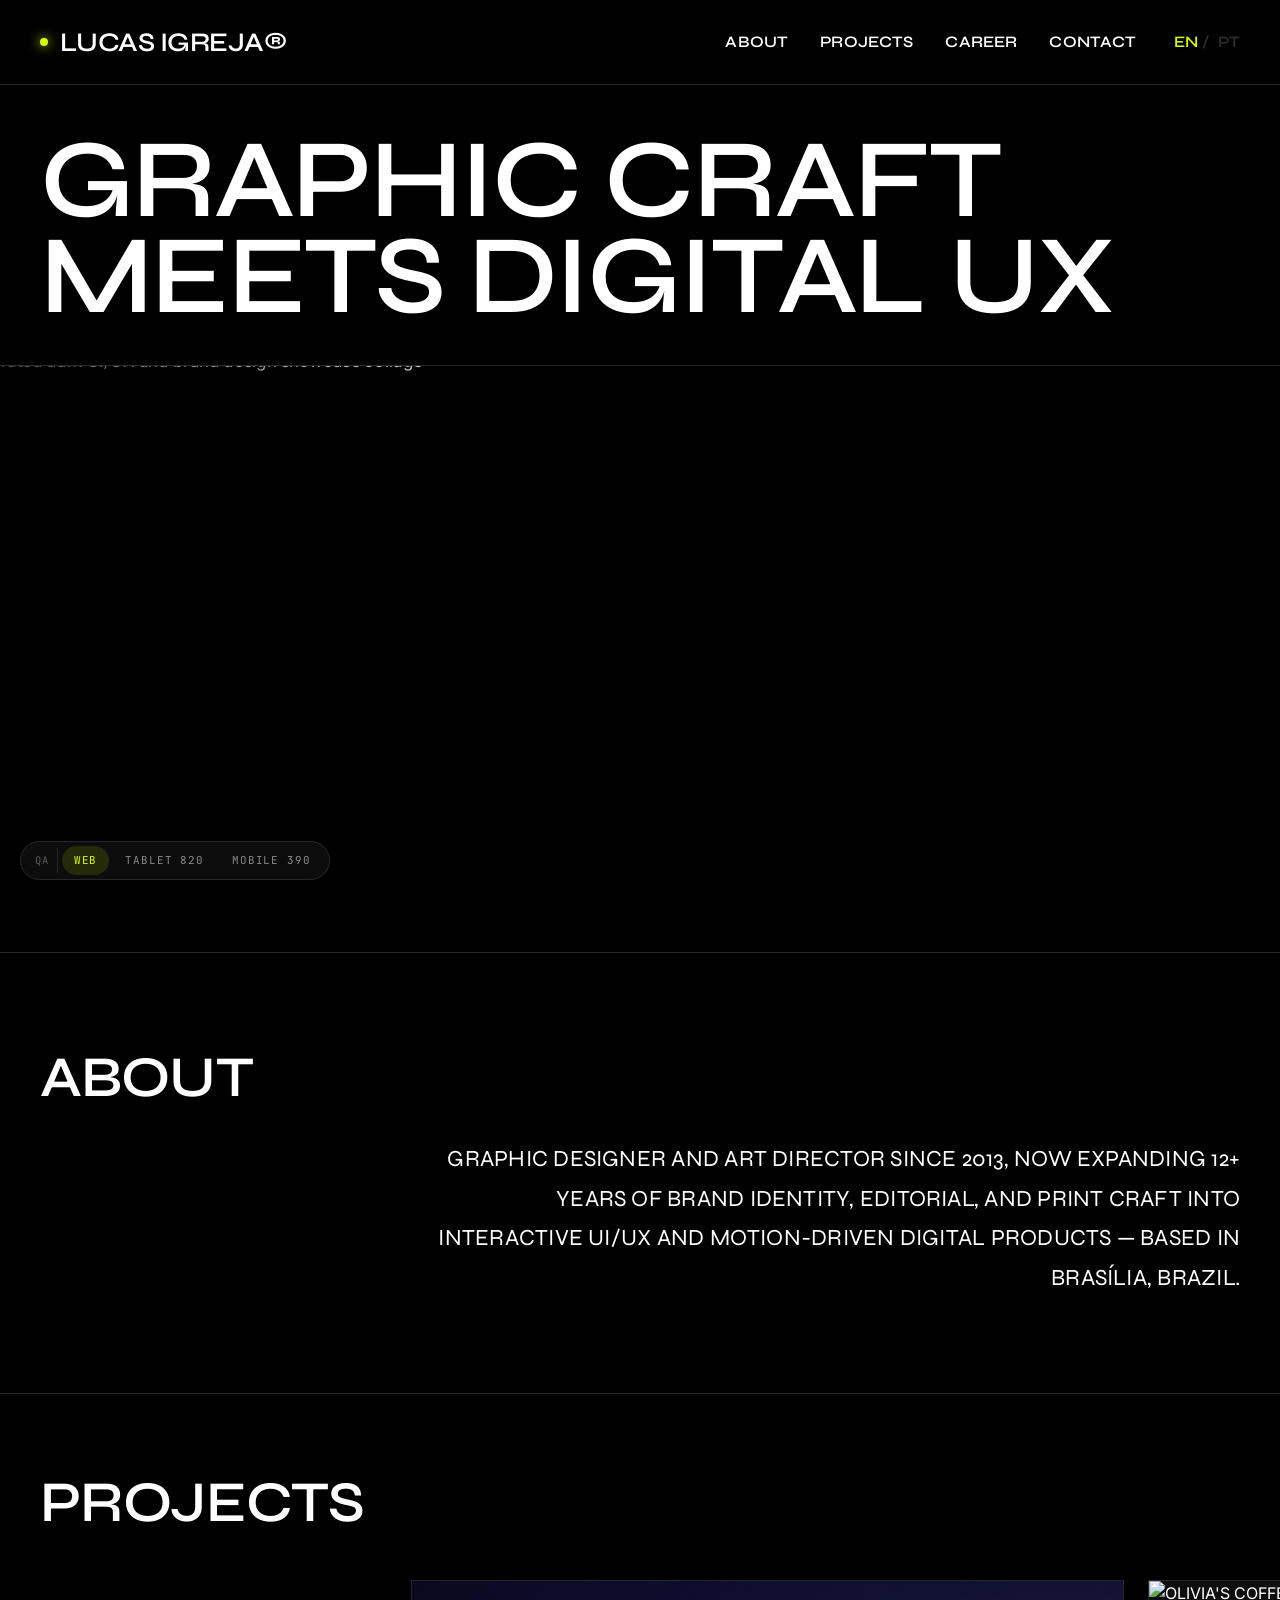
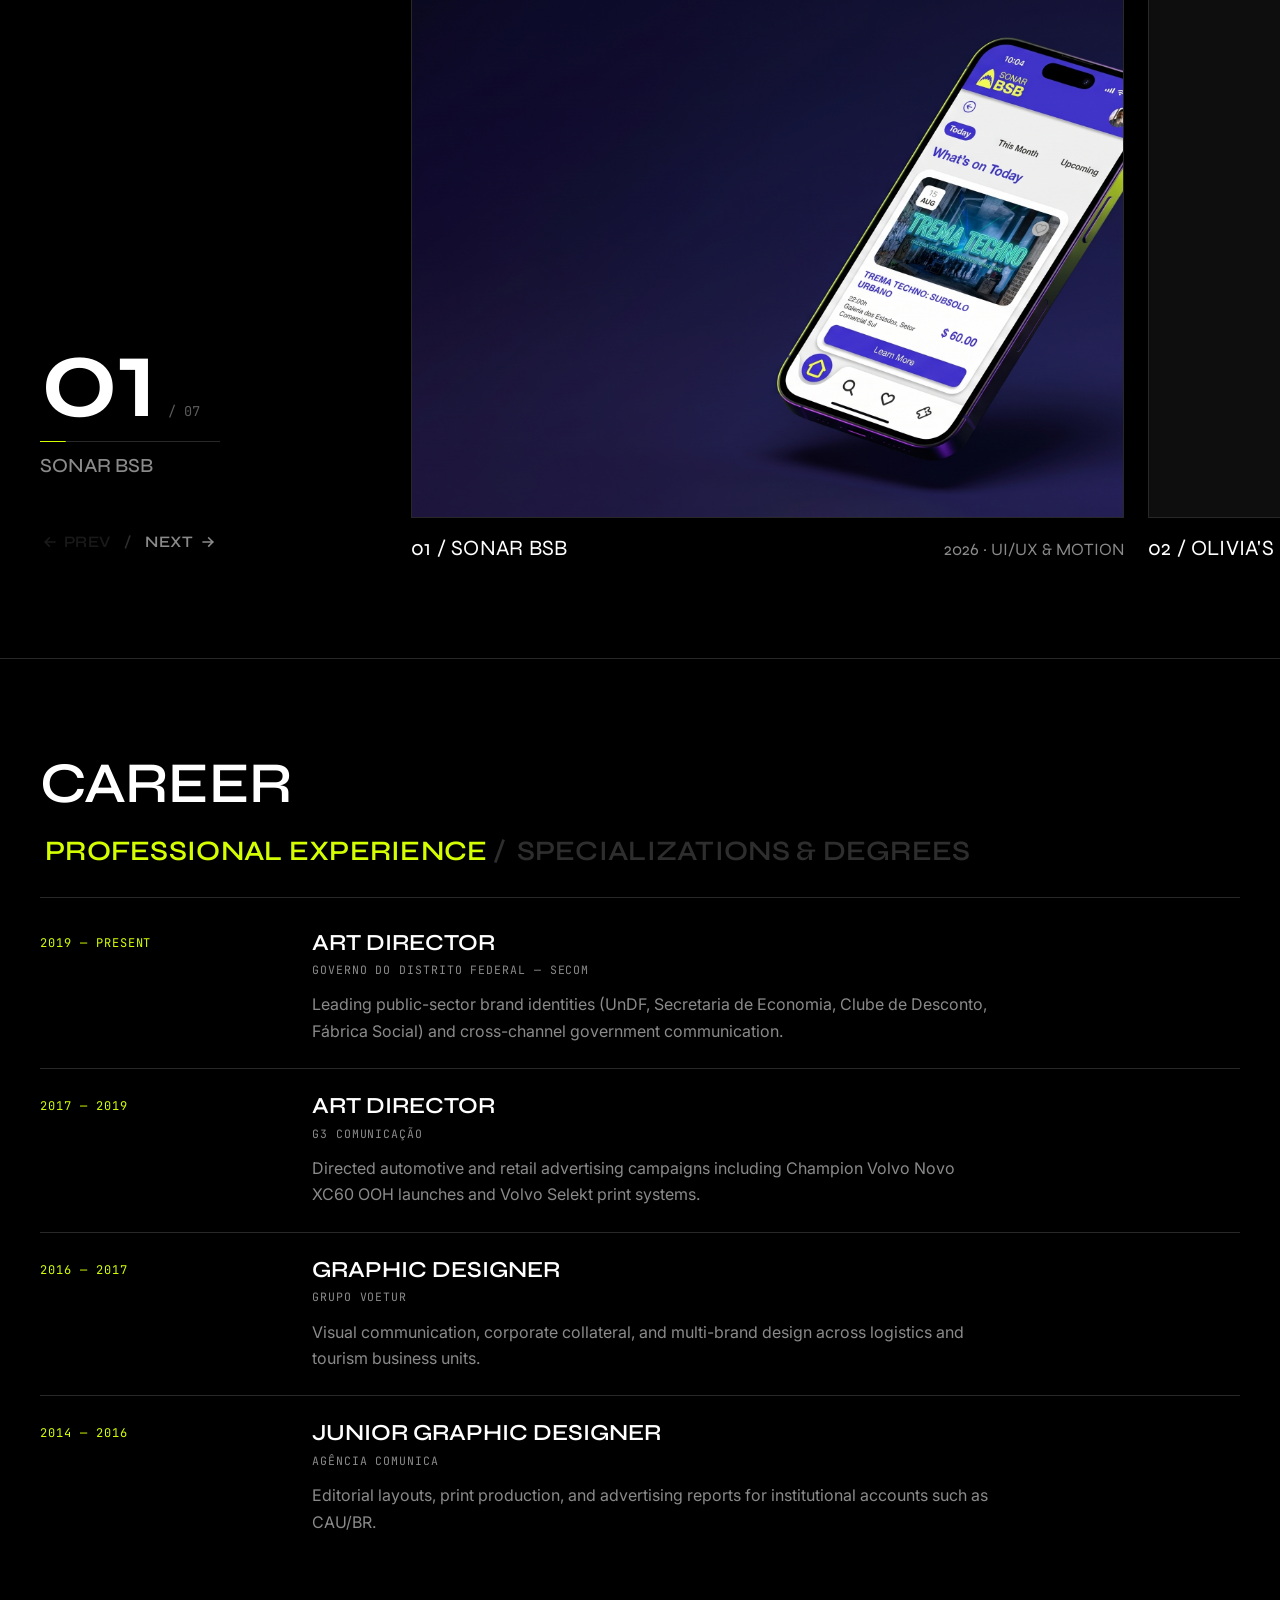
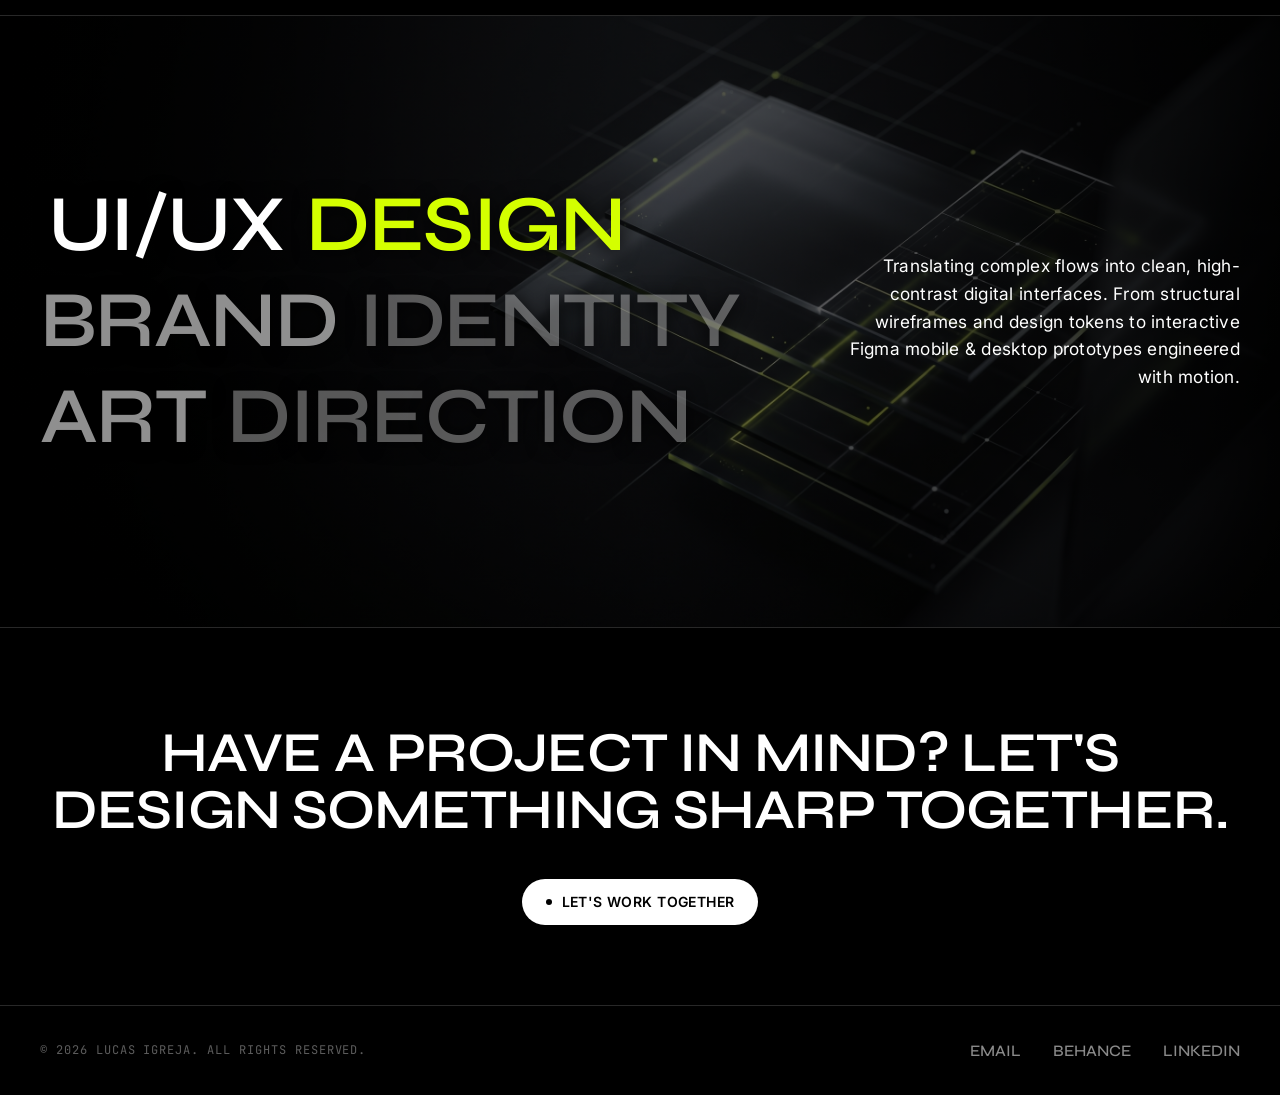
==== commit e2875c32: "v0.9.3: Add non-destructive visible toggle and hide Fabrica Social and CAU/BR" ====
--- a/index.html
+++ b/index.html
@@ -117,7 +117,7 @@
         <aside class="projects-rail" aria-label="Active project counter">
           <div class="sticky-counter-row">
             <span class="sticky-counter-num" id="stickyCounterNum">01</span>
-            <span class="sticky-counter-total" id="stickyCounterTotal">/ 09</span>
+            <span class="sticky-counter-total" id="stickyCounterTotal">/ 07</span>
           </div>
           <div class="rail-progress-wrap" aria-hidden="true">
             <div class="rail-progress-fill" id="railProgressFill"></div>
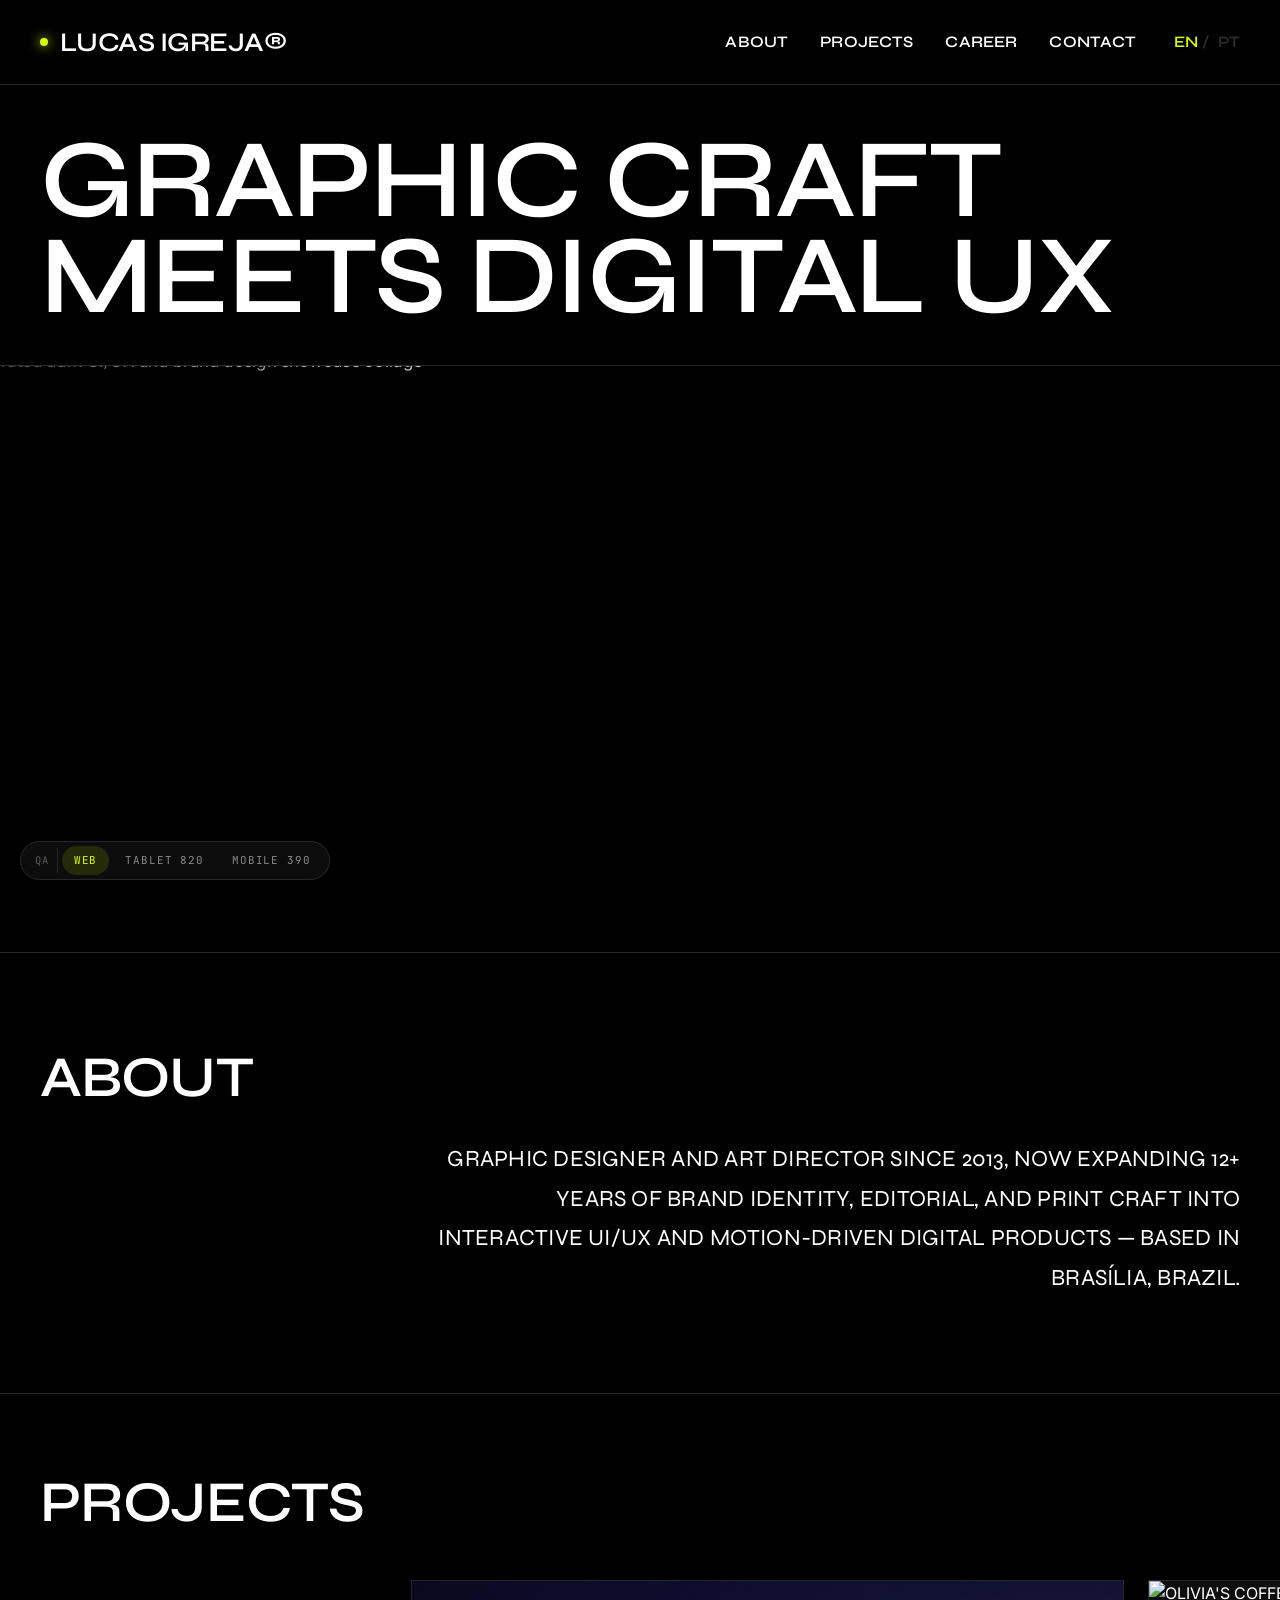
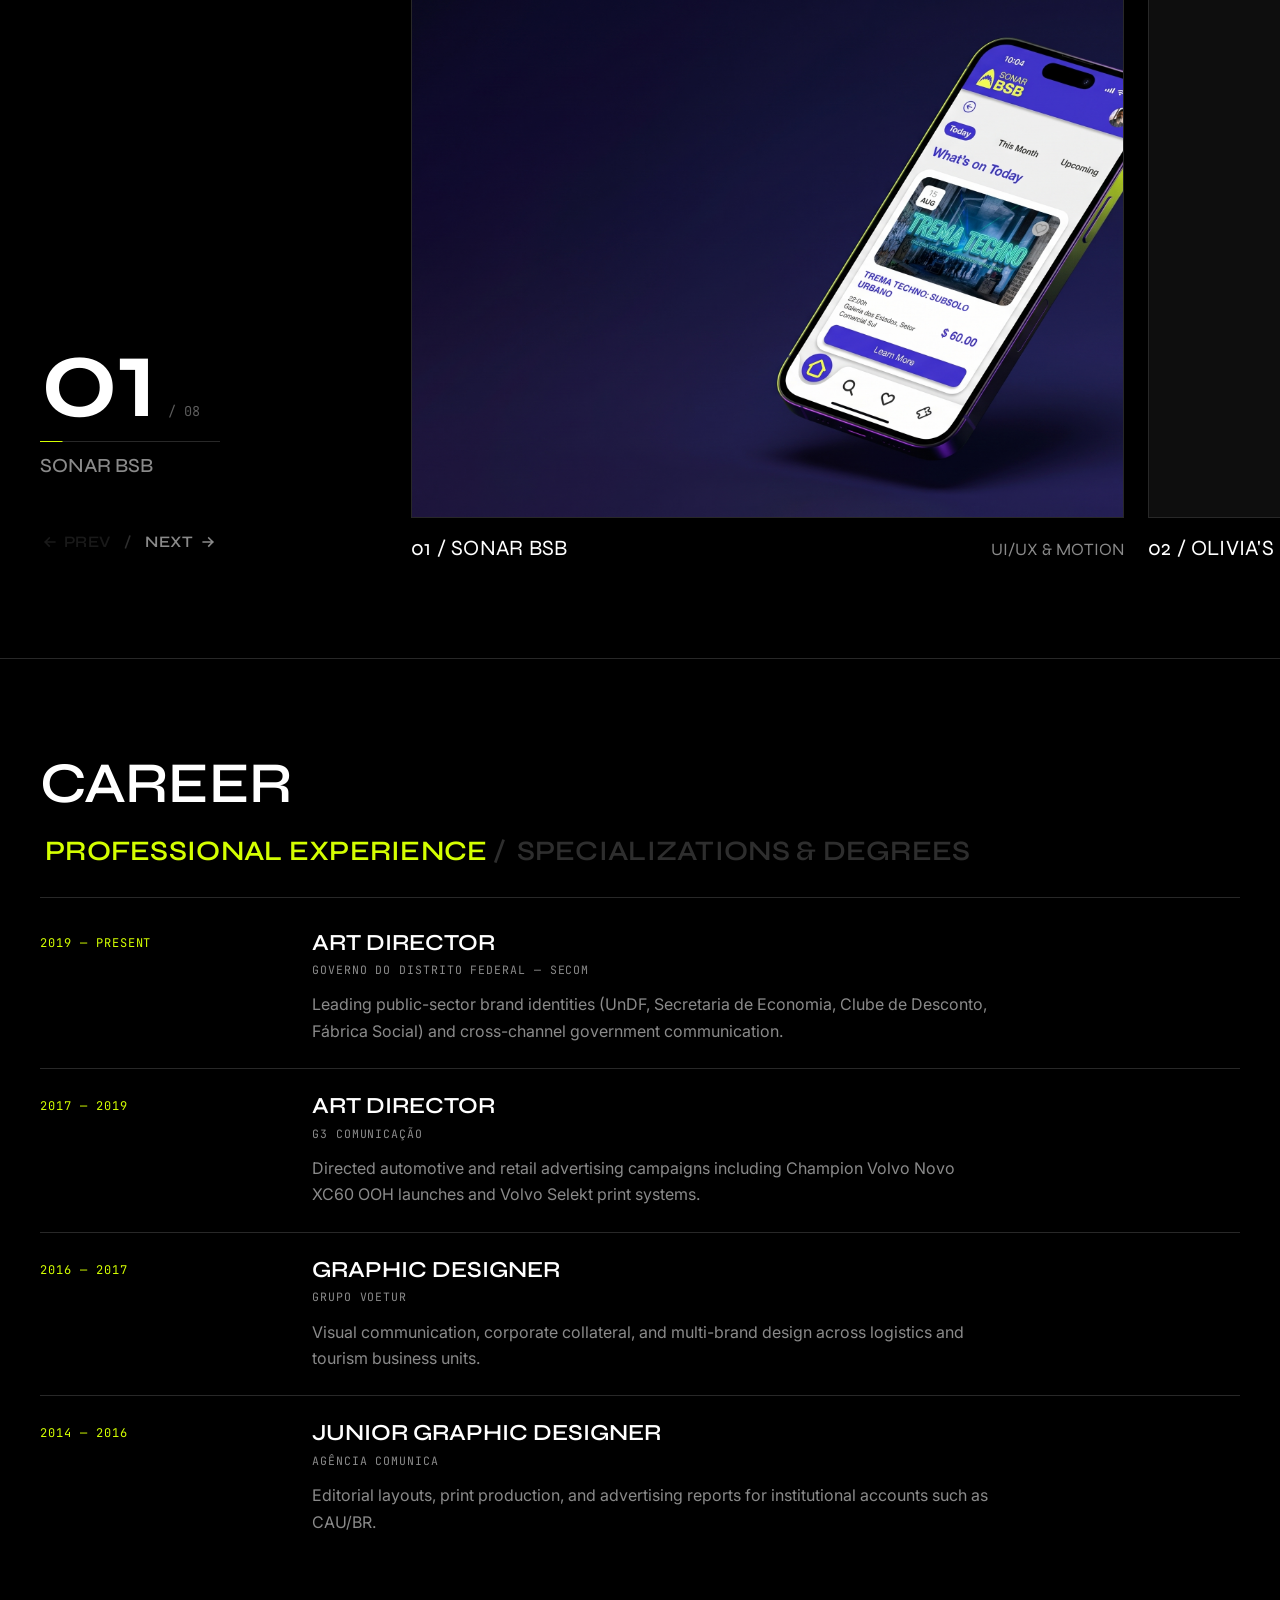
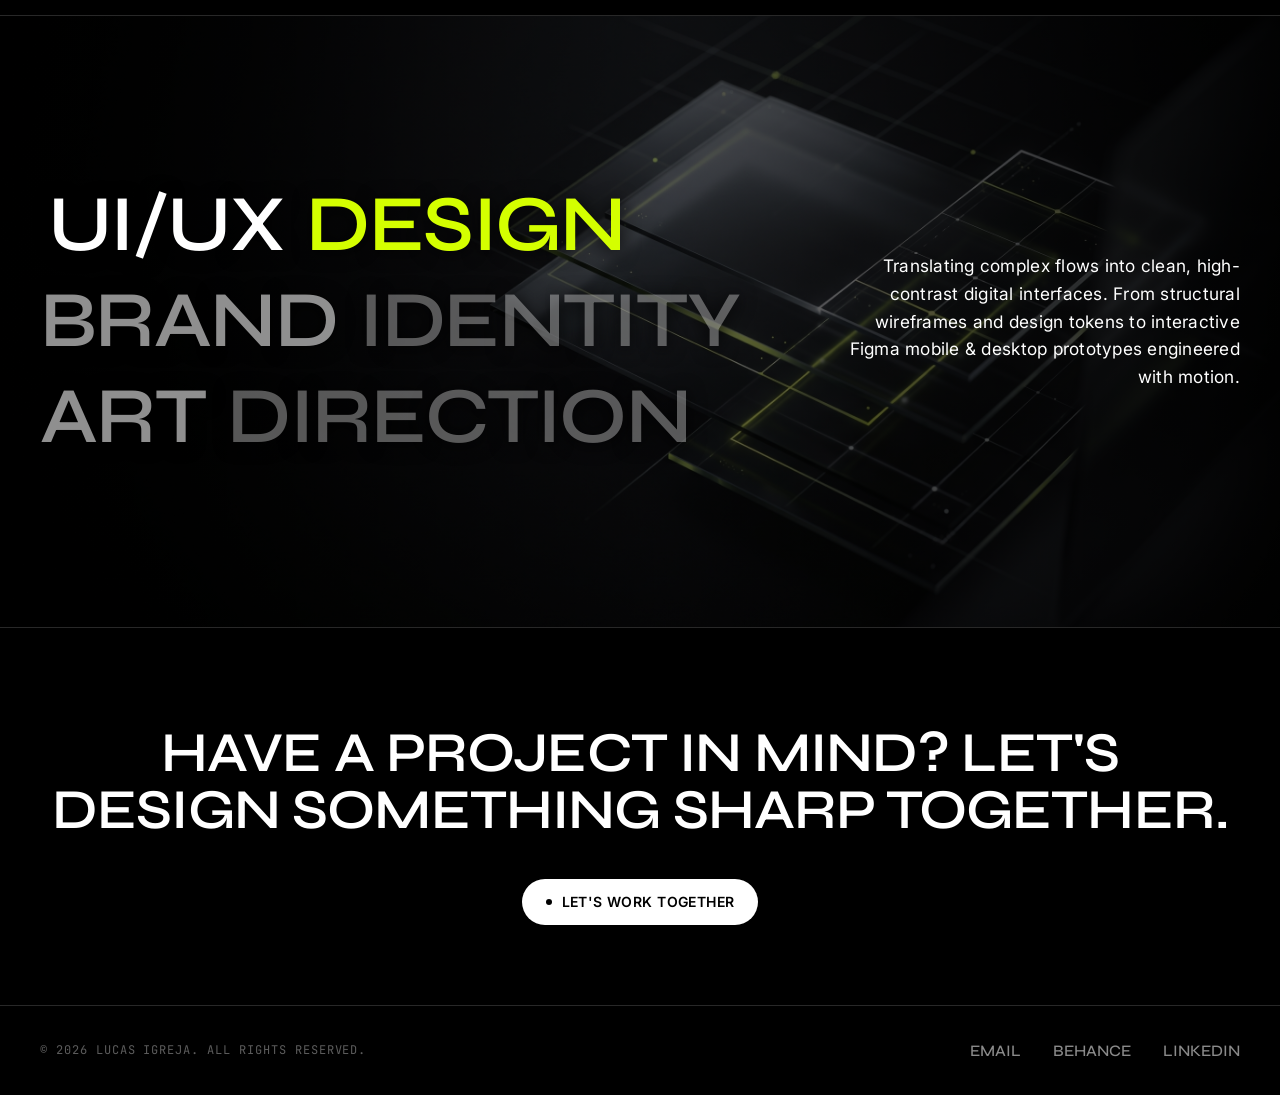
==== commit b890f581: "v0.9.4: Discipline-only subtitles, single-line desktop titles, GDF CIC 2022 project, and active nav " ====
--- a/index.html
+++ b/index.html
@@ -15,10 +15,10 @@
   <link rel="preconnect" href="https://fonts.gstatic.com" crossorigin />
   <link href="https://fonts.googleapis.com/css2?family=Inter:wght@400;500;600&family=JetBrains+Mono:wght@400;500&family=Syne:wght@600;700&display=swap" rel="stylesheet" />
 
-  <link rel="stylesheet" href="css/tokens.css?v=0.9.3" />
-  <link rel="stylesheet" href="css/base.css?v=0.9.3" />
-  <link rel="stylesheet" href="css/components.css?v=0.9.3" />
-  <link rel="stylesheet" href="css/modal.css?v=0.9.3" />
+  <link rel="stylesheet" href="css/tokens.css?v=0.9.4" />
+  <link rel="stylesheet" href="css/base.css?v=0.9.4" />
+  <link rel="stylesheet" href="css/components.css?v=0.9.4" />
+  <link rel="stylesheet" href="css/modal.css?v=0.9.4" />
 </head>
 <body>
   <!-- Sticky Minimal Navigation -->
@@ -117,7 +117,7 @@
         <aside class="projects-rail" aria-label="Active project counter">
           <div class="sticky-counter-row">
             <span class="sticky-counter-num" id="stickyCounterNum">01</span>
-            <span class="sticky-counter-total" id="stickyCounterTotal">/ 07</span>
+            <span class="sticky-counter-total" id="stickyCounterTotal">/ 08</span>
           </div>
           <div class="rail-progress-wrap" aria-hidden="true">
             <div class="rail-progress-fill" id="railProgressFill"></div>
@@ -253,11 +253,11 @@
   <!-- Motion Engine (GSAP CDN + Graceful Fallback) & App Scripts -->
   <script defer src="https://cdn.jsdelivr.net/npm/gsap@3.12.5/dist/gsap.min.js"></script>
   <script defer src="https://cdn.jsdelivr.net/npm/gsap@3.12.5/dist/ScrollTrigger.min.js"></script>
-  <script defer src="js/data/projects.js?v=0.9.3"></script>
-  <script defer src="js/components/portfolio.js?v=0.9.3"></script>
-  <script defer src="js/motion/animations.js?v=0.9.3"></script>
-  <script defer src="js/main.js?v=0.9.3"></script>
+  <script defer src="js/data/projects.js?v=0.9.4"></script>
+  <script defer src="js/components/portfolio.js?v=0.9.4"></script>
+  <script defer src="js/motion/animations.js?v=0.9.4"></script>
+  <script defer src="js/main.js?v=0.9.4"></script>
   <!-- DEV ONLY (PRE-v1.0 QA): Viewport Preview Toggle — REMOVE BEFORE SHIPPING v1.0 -->
-  <script defer src="js/dev/viewport-toggle.js?v=0.9.3"></script>
+  <script defer src="js/dev/viewport-toggle.js?v=0.9.4"></script>
 </body>
 </html>
--- a/css/components.css
+++ b/css/components.css
@@ -72,7 +72,8 @@
   transition: color var(--duration-micro) var(--ease-snappy);
 }
 
-.nav-link:hover {
+.nav-link:hover,
+.nav-link.is-active {
   color: var(--accent-lime);
 }
 
@@ -294,7 +295,8 @@
               transform var(--duration-ui) var(--ease-editorial);
 }
 
-.mobile-drawer-link:hover {
+.mobile-drawer-link:hover,
+.mobile-drawer-link.is-active {
   color: var(--accent-lime);
   transform: translateX(6px);
 }
@@ -678,10 +680,16 @@
   align-items: baseline;
   justify-content: space-between;
   gap: var(--space-4);
-  flex-wrap: wrap;
+  flex-wrap: nowrap;
+  min-width: 0;
 }
 
 .project-caption-title {
+  flex: 1 1 auto;
+  min-width: 0;
+  white-space: nowrap;
+  overflow: hidden;
+  text-overflow: ellipsis;
   font-family: var(--font-display);
   font-weight: 400;
   font-size: clamp(1.125rem, 1.7vw, 1.625rem);
@@ -692,6 +700,8 @@
 }
 
 .project-caption-meta {
+  flex-shrink: 0;
+  white-space: nowrap;
   font-family: var(--font-display);
   font-weight: 400;
   font-size: clamp(0.95rem, 1.35vw, 1.35rem);
@@ -723,6 +733,7 @@
   background: radial-gradient(circle at 75% 25%, #1A4D38 0%, #0C261B 58%, #040D09 100%);
 }
 
+.art-gdf-cic,
 .art-gdf-undf {
   background: linear-gradient(135deg, #071936 0%, #0F2F61 55%, #060D1A 100%);
 }
@@ -1337,6 +1348,7 @@
   }
 
   .project-caption-title {
+    flex: 0 0 auto;
     width: 100%;
     white-space: nowrap;
     overflow: hidden;
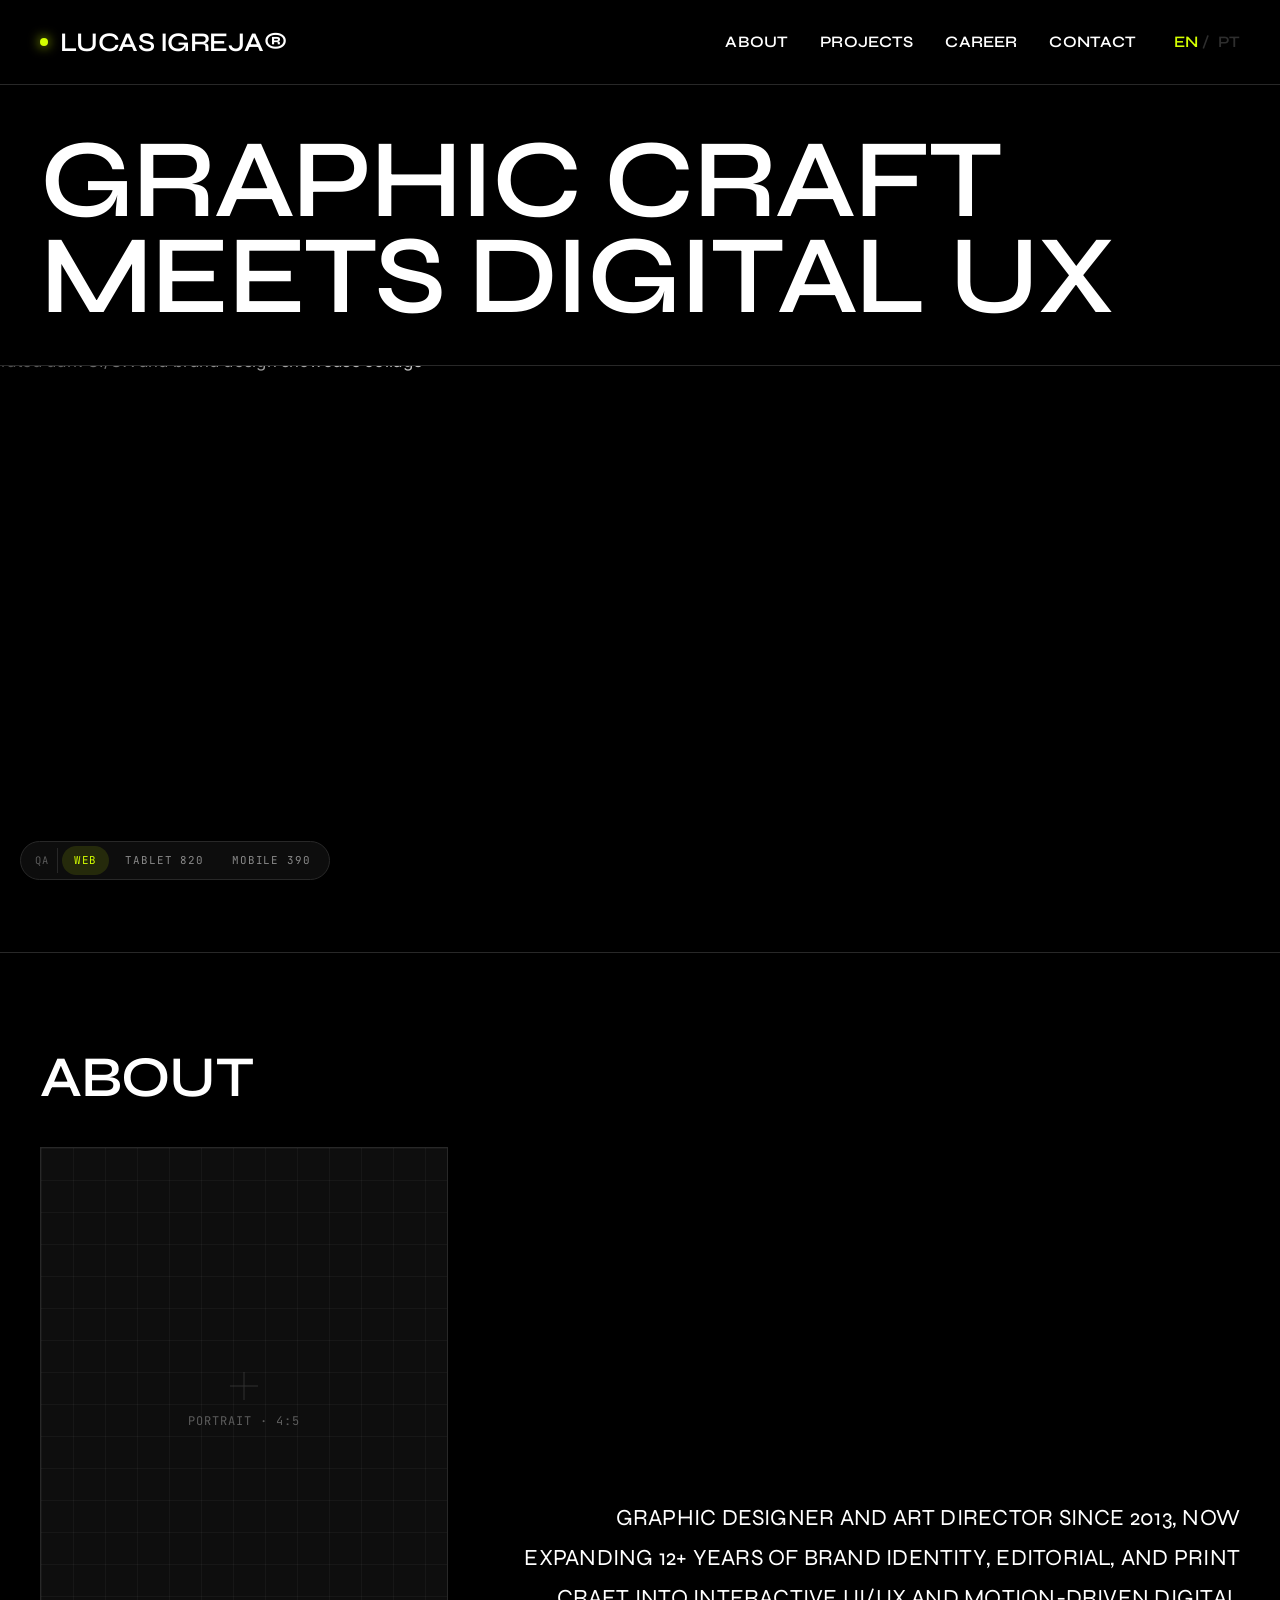
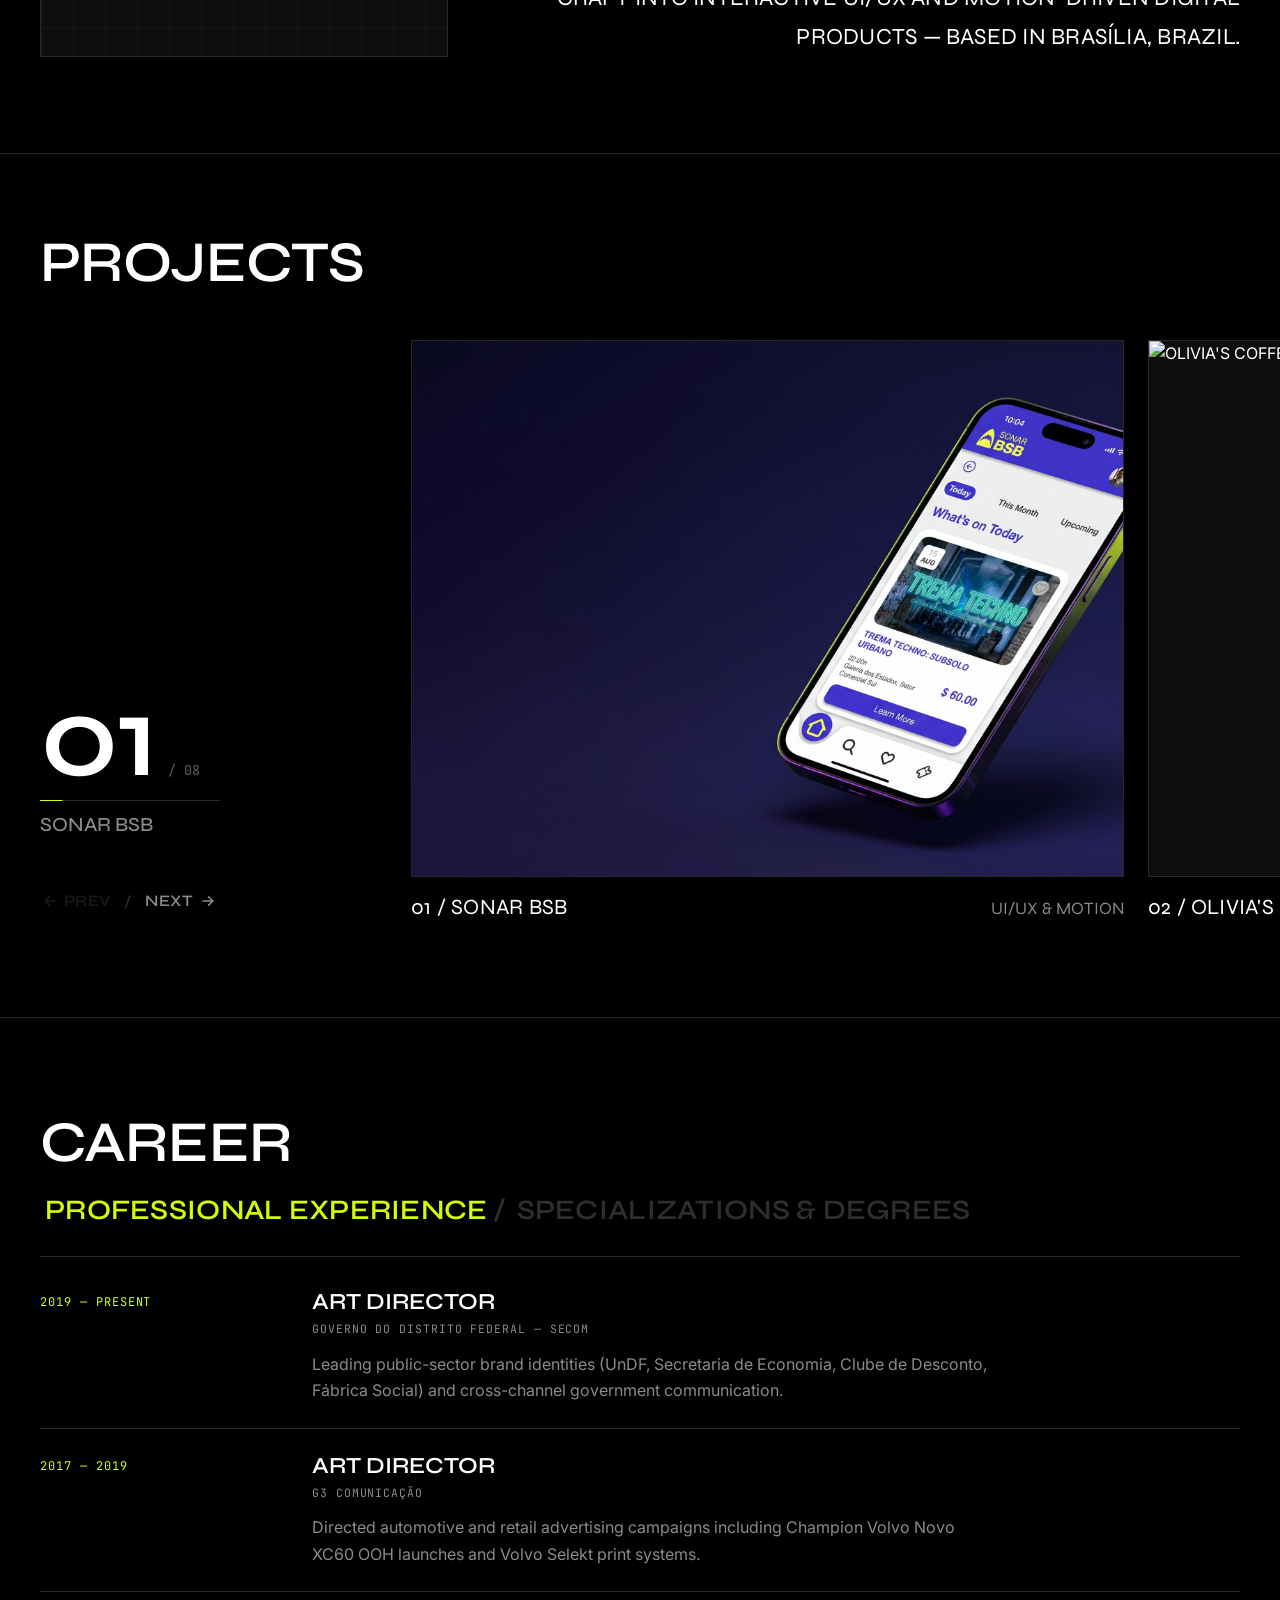
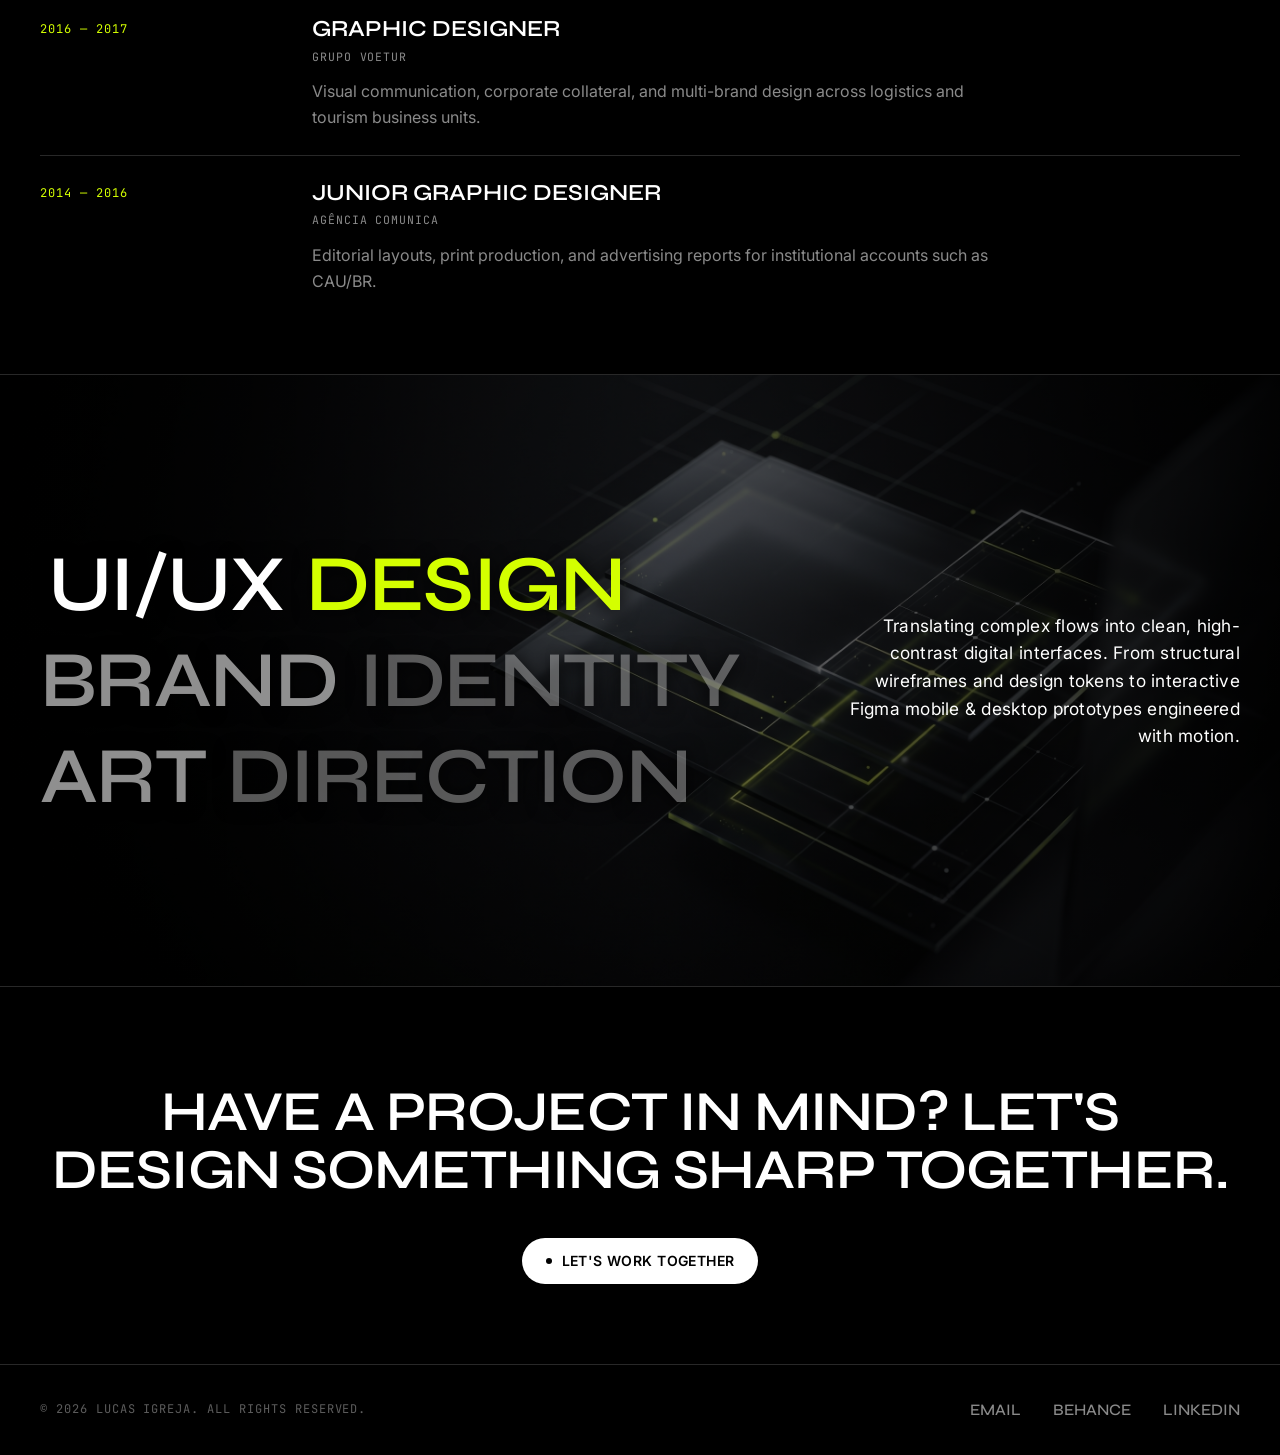
==== commit 6bb7f206: "chore: Add About 4:5 portrait placeholder preview and update handoff docs" ====
--- a/index.html
+++ b/index.html
@@ -99,10 +99,21 @@
       <div class="container">
         <h2 class="section-heading" data-i18n="about.heading">ABOUT</h2>
 
-        <div class="about-content-right">
-          <p class="about-statement" data-i18n="about.statement">
-            Graphic designer and art director since 2013, now expanding 12+ years of brand identity, editorial, and print craft into interactive UI/UX and motion-driven digital products — based in Brasília, Brazil.
-          </p>
+        <div class="about-grid">
+          <div class="about-portrait-frame is-placeholder" aria-label="Portrait placeholder (4:5)">
+            <!-- Drop real photo at assets/about-portrait.jpg and swap in:
+                 <img src="assets/about-portrait.jpg" alt="Lucas Igreja — Art Director &amp; UI/UX Designer" class="about-portrait-img" loading="lazy" /> -->
+            <div class="about-portrait-placeholder" aria-hidden="true">
+              <span class="about-placeholder-crosshair"></span>
+              <span class="font-mono about-placeholder-label">PORTRAIT · 4:5</span>
+            </div>
+          </div>
+
+          <div class="about-content-right">
+            <p class="about-statement" data-i18n="about.statement">
+              Graphic designer and art director since 2013, now expanding 12+ years of brand identity, editorial, and print craft into interactive UI/UX and motion-driven digital products — based in Brasília, Brazil.
+            </p>
+          </div>
         </div>
       </div>
     </section>
--- a/css/components.css
+++ b/css/components.css
@@ -435,8 +435,82 @@
   color: var(--text-primary);
 }
 
+.about-grid {
+  margin-top: var(--space-10);
+  display: grid;
+  grid-template-columns: minmax(240px, 34%) minmax(0, 1fr);
+  gap: clamp(var(--space-8), 5vw, var(--space-16));
+  align-items: end;
+}
+
+.about-portrait-frame {
+  position: relative;
+  width: 100%;
+  aspect-ratio: 4 / 5;
+  border-radius: var(--radius-sharp);
+  border: 1px solid var(--border-subtle);
+  background: var(--bg-surface);
+  overflow: hidden;
+}
+
+.about-portrait-img {
+  width: 100%;
+  height: 100%;
+  object-fit: cover;
+  object-position: center 20%;
+  filter: grayscale(100%) contrast(1.06);
+}
+
+.about-portrait-placeholder {
+  width: 100%;
+  height: 100%;
+  display: flex;
+  flex-direction: column;
+  align-items: center;
+  justify-content: center;
+  gap: var(--space-3);
+  background-image:
+    linear-gradient(to right, var(--grid-line) 1px, transparent 1px),
+    linear-gradient(to bottom, var(--grid-line) 1px, transparent 1px);
+  background-size: 32px 32px;
+}
+
+.about-placeholder-crosshair {
+  width: 28px;
+  height: 28px;
+  position: relative;
+  opacity: 0.45;
+}
+
+.about-placeholder-crosshair::before,
+.about-placeholder-crosshair::after {
+  content: "";
+  position: absolute;
+  background: var(--text-muted);
+}
+
+.about-placeholder-crosshair::before {
+  top: 50%;
+  left: 0;
+  right: 0;
+  height: 1px;
+  transform: translateY(-50%);
+}
+
+.about-placeholder-crosshair::after {
+  left: 50%;
+  top: 0;
+  bottom: 0;
+  width: 1px;
+  transform: translateX(-50%);
+}
+
+.about-placeholder-label {
+  color: var(--text-muted);
+}
+
 .about-content-right {
-  margin-top: var(--space-8);
+  margin-top: 0;
   margin-left: auto;
   max-width: 820px;
   text-align: right;
@@ -1214,6 +1288,11 @@
     display: inline-flex;
   }
 
+  .about-grid {
+    grid-template-columns: minmax(210px, 36%) minmax(0, 1fr);
+    gap: var(--space-8);
+  }
+
   .projects-bleed-layout {
     display: block;
     padding-inline: var(--container-pad);
@@ -1327,9 +1406,17 @@
     gap: var(--space-3);
   }
 
+  .about-grid {
+    grid-template-columns: 1fr;
+    gap: var(--space-6);
+    margin-top: var(--space-8);
+    align-items: start;
+  }
+
   .about-content-right {
     text-align: left;
     align-items: flex-start;
+    margin-left: 0;
   }
 
   .about-actions {
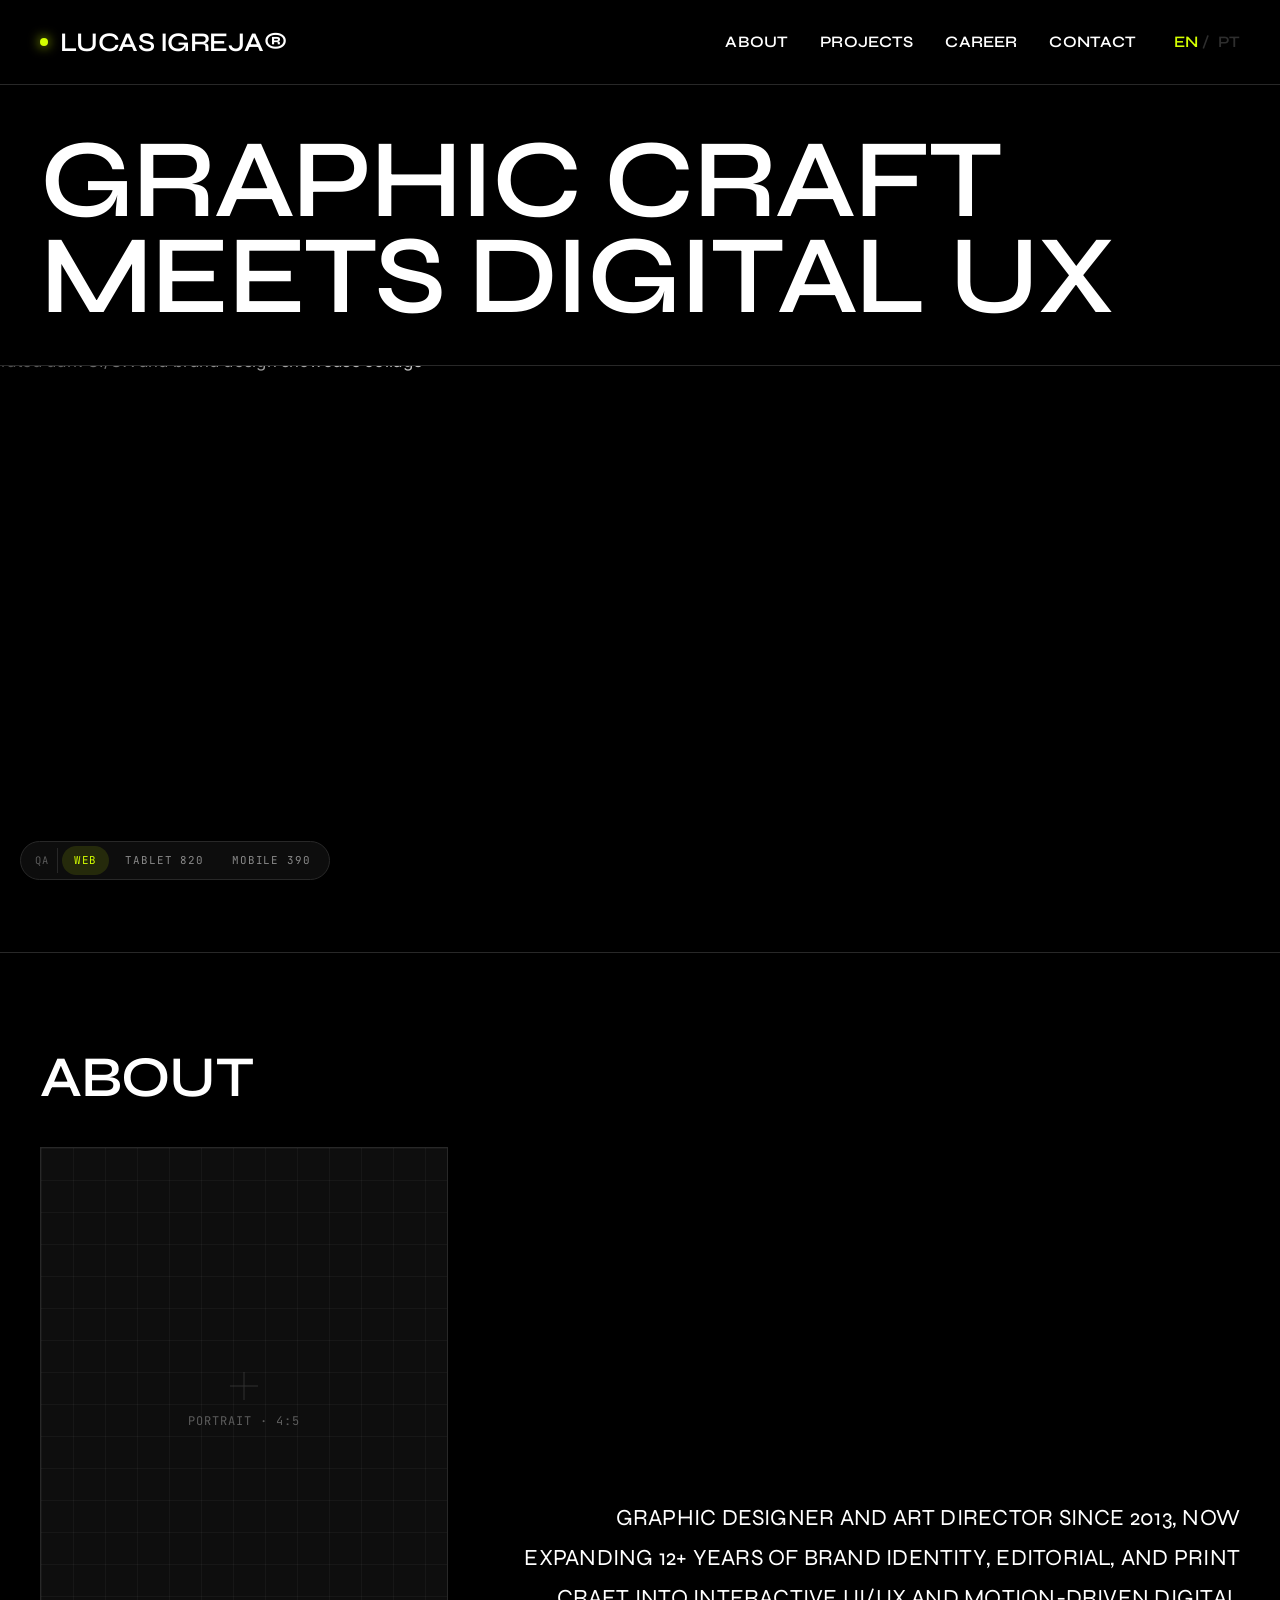
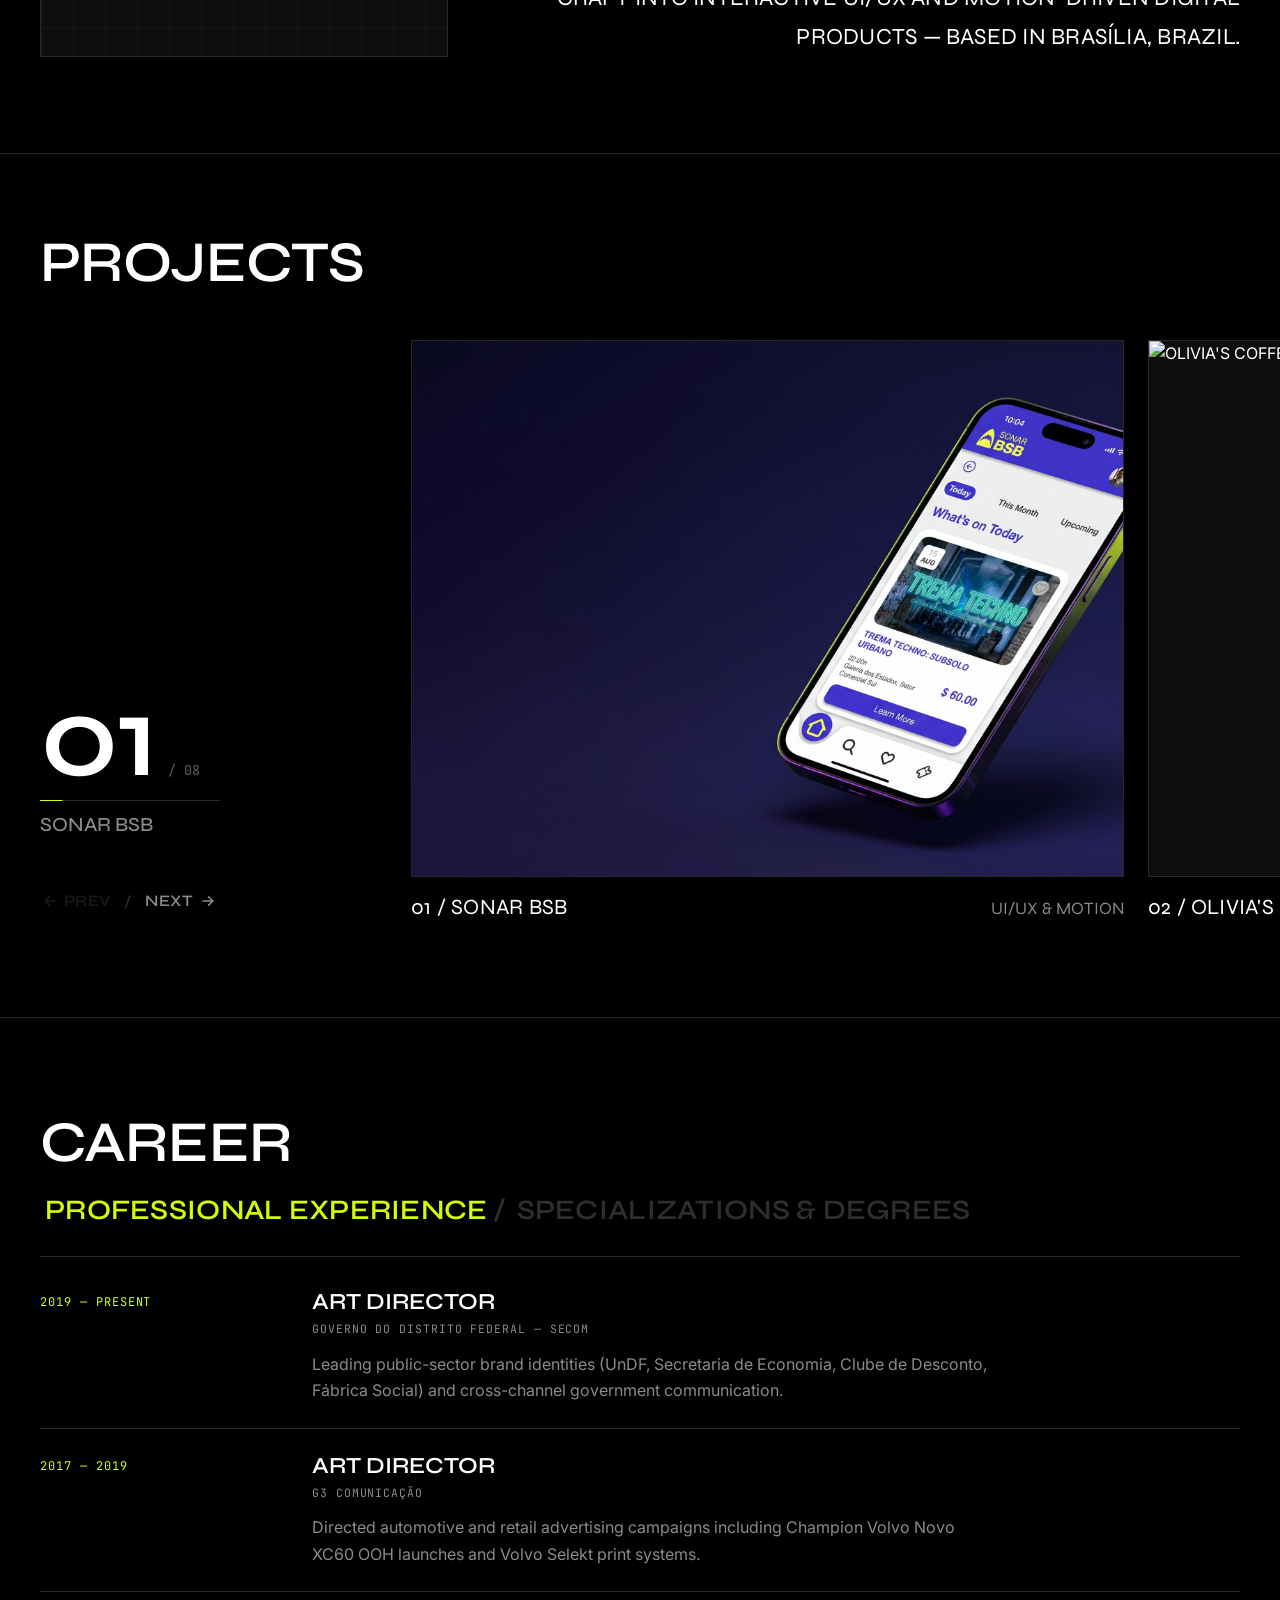
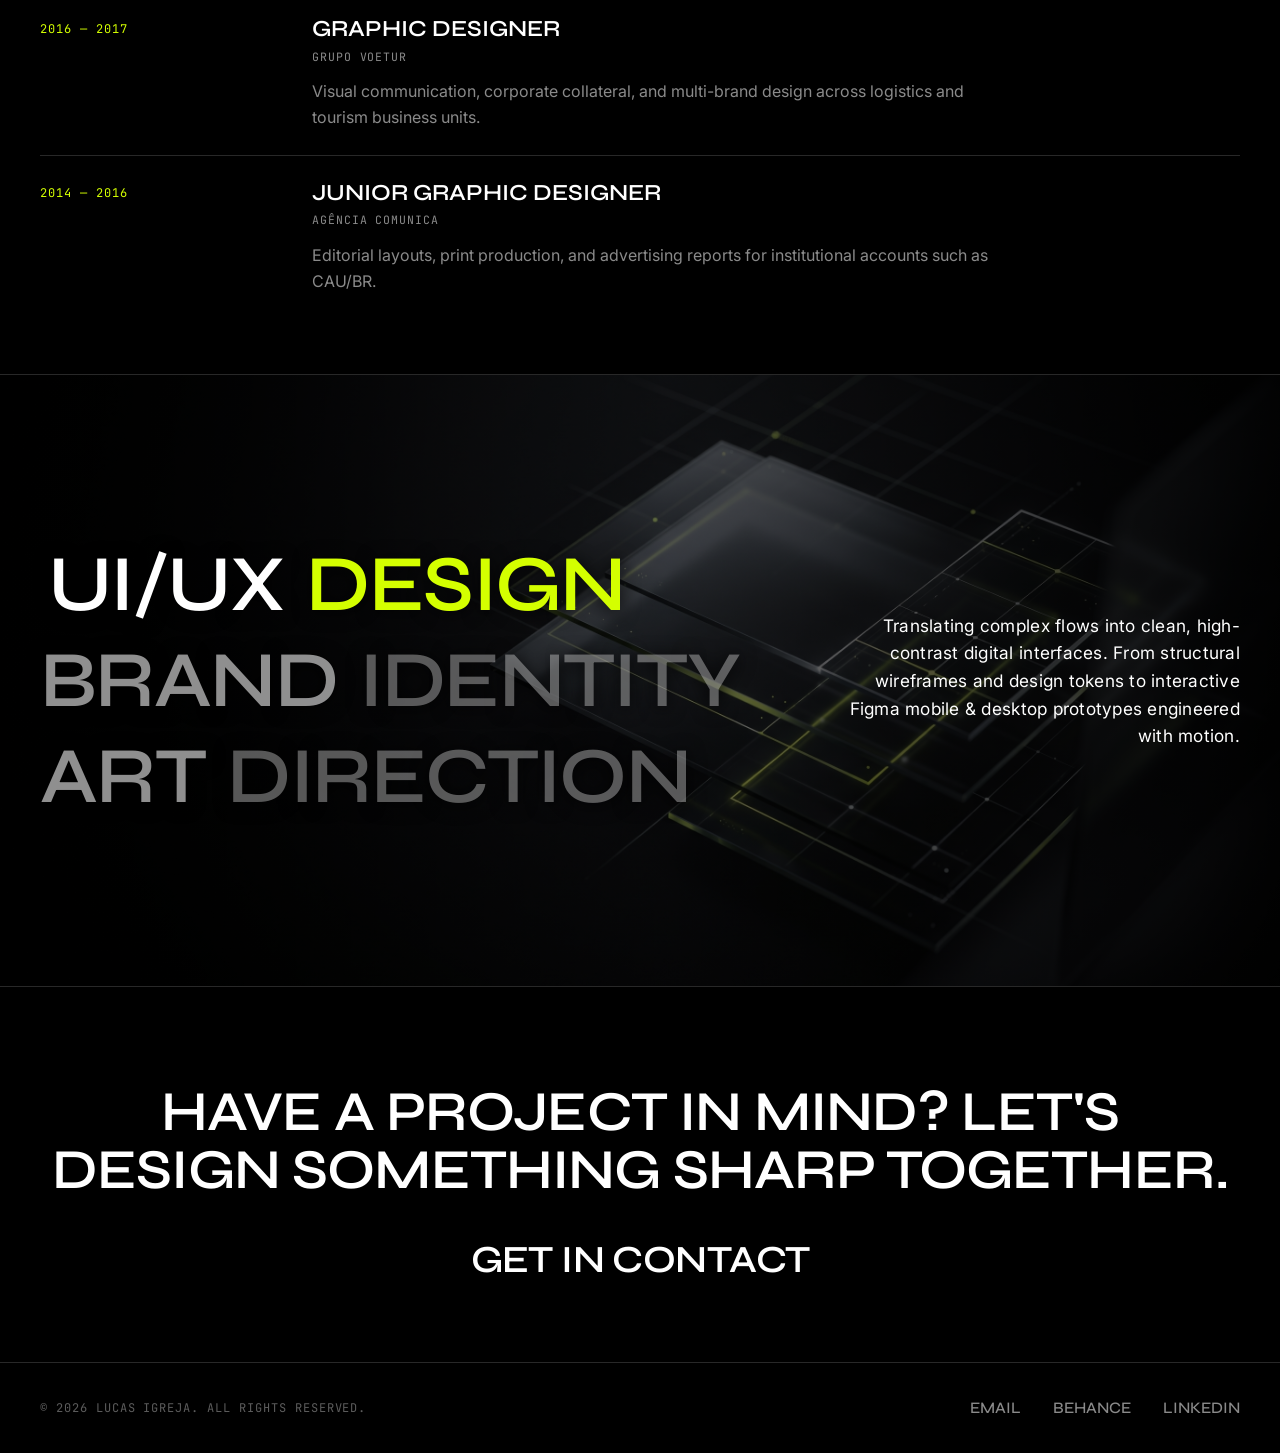
==== commit 606fed7f: "v0.9.5: Replace Contact pill button with larger modal-style 'Get in Contact' link" ====
--- a/index.html
+++ b/index.html
@@ -15,10 +15,10 @@
   <link rel="preconnect" href="https://fonts.gstatic.com" crossorigin />
   <link href="https://fonts.googleapis.com/css2?family=Inter:wght@400;500;600&family=JetBrains+Mono:wght@400;500&family=Syne:wght@600;700&display=swap" rel="stylesheet" />
 
-  <link rel="stylesheet" href="css/tokens.css?v=0.9.4" />
-  <link rel="stylesheet" href="css/base.css?v=0.9.4" />
-  <link rel="stylesheet" href="css/components.css?v=0.9.4" />
-  <link rel="stylesheet" href="css/modal.css?v=0.9.4" />
+  <link rel="stylesheet" href="css/tokens.css?v=0.9.5" />
+  <link rel="stylesheet" href="css/base.css?v=0.9.5" />
+  <link rel="stylesheet" href="css/components.css?v=0.9.5" />
+  <link rel="stylesheet" href="css/modal.css?v=0.9.5" />
 </head>
 <body>
   <!-- Sticky Minimal Navigation -->
@@ -224,15 +224,7 @@
         </h2>
 
         <div class="closing-cta-actions">
-          <a href="mailto:lucas.igreja@gmail.com" class="btn-pill-cta">
-            <span class="cta-dot" aria-hidden="true"></span>
-            <span class="roll-wrap">
-              <span class="roll-track">
-                <span data-i18n="cta.primaryBtn">LET'S WORK TOGETHER</span>
-                <span aria-hidden="true" data-i18n="cta.primaryBtn">LET'S WORK TOGETHER</span>
-              </span>
-            </span>
-          </a>
+          <a href="mailto:lucas.igreja@gmail.com" class="closing-cta-link" data-i18n="cta.primaryBtn">GET IN CONTACT</a>
         </div>
       </div>
     </section>
@@ -264,11 +256,11 @@
   <!-- Motion Engine (GSAP CDN + Graceful Fallback) & App Scripts -->
   <script defer src="https://cdn.jsdelivr.net/npm/gsap@3.12.5/dist/gsap.min.js"></script>
   <script defer src="https://cdn.jsdelivr.net/npm/gsap@3.12.5/dist/ScrollTrigger.min.js"></script>
-  <script defer src="js/data/projects.js?v=0.9.4"></script>
-  <script defer src="js/components/portfolio.js?v=0.9.4"></script>
-  <script defer src="js/motion/animations.js?v=0.9.4"></script>
-  <script defer src="js/main.js?v=0.9.4"></script>
+  <script defer src="js/data/projects.js?v=0.9.5"></script>
+  <script defer src="js/components/portfolio.js?v=0.9.5"></script>
+  <script defer src="js/motion/animations.js?v=0.9.5"></script>
+  <script defer src="js/main.js?v=0.9.5"></script>
   <!-- DEV ONLY (PRE-v1.0 QA): Viewport Preview Toggle — REMOVE BEFORE SHIPPING v1.0 -->
-  <script defer src="js/dev/viewport-toggle.js?v=0.9.4"></script>
+  <script defer src="js/dev/viewport-toggle.js?v=0.9.5"></script>
 </body>
 </html>
--- a/css/components.css
+++ b/css/components.css
@@ -1183,6 +1183,31 @@
   align-items: center;
   justify-content: center;
   gap: var(--space-4);
+}
+
+.closing-cta-link {
+  display: inline-block;
+  padding: 0;
+  border: none;
+  border-radius: 0;
+  background: transparent;
+  font-family: var(--font-display);
+  font-weight: 600;
+  font-size: clamp(1.5rem, 3vw, 2.75rem);
+  letter-spacing: var(--tracking-tight);
+  text-transform: uppercase;
+  line-height: 1.15;
+  color: var(--text-primary);
+  cursor: pointer;
+  transition: color var(--duration-micro) var(--ease-snappy),
+              transform var(--duration-ui) var(--ease-editorial);
+}
+
+.closing-cta-link:hover,
+.closing-cta-link:focus-visible {
+  color: var(--accent-lime);
+  transform: translateX(5px);
+  outline: none;
 }
 
 .site-footer {
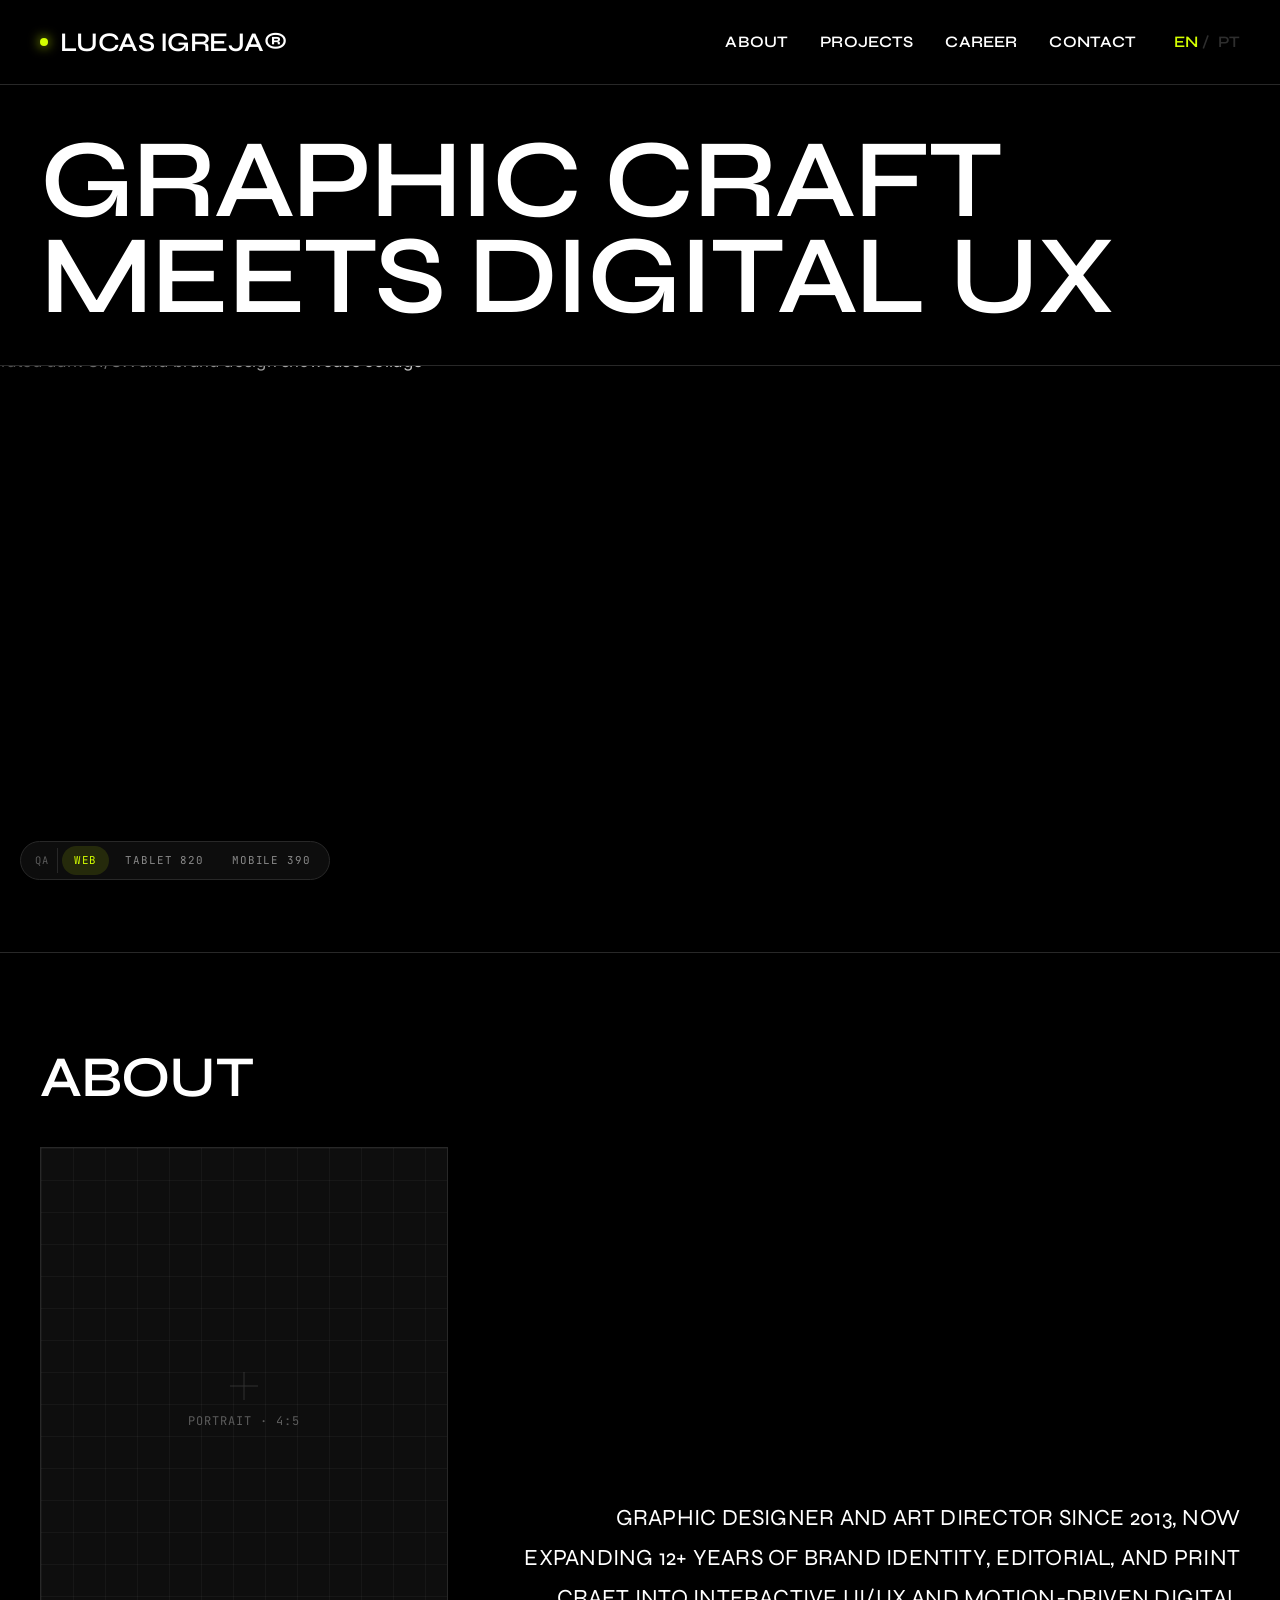
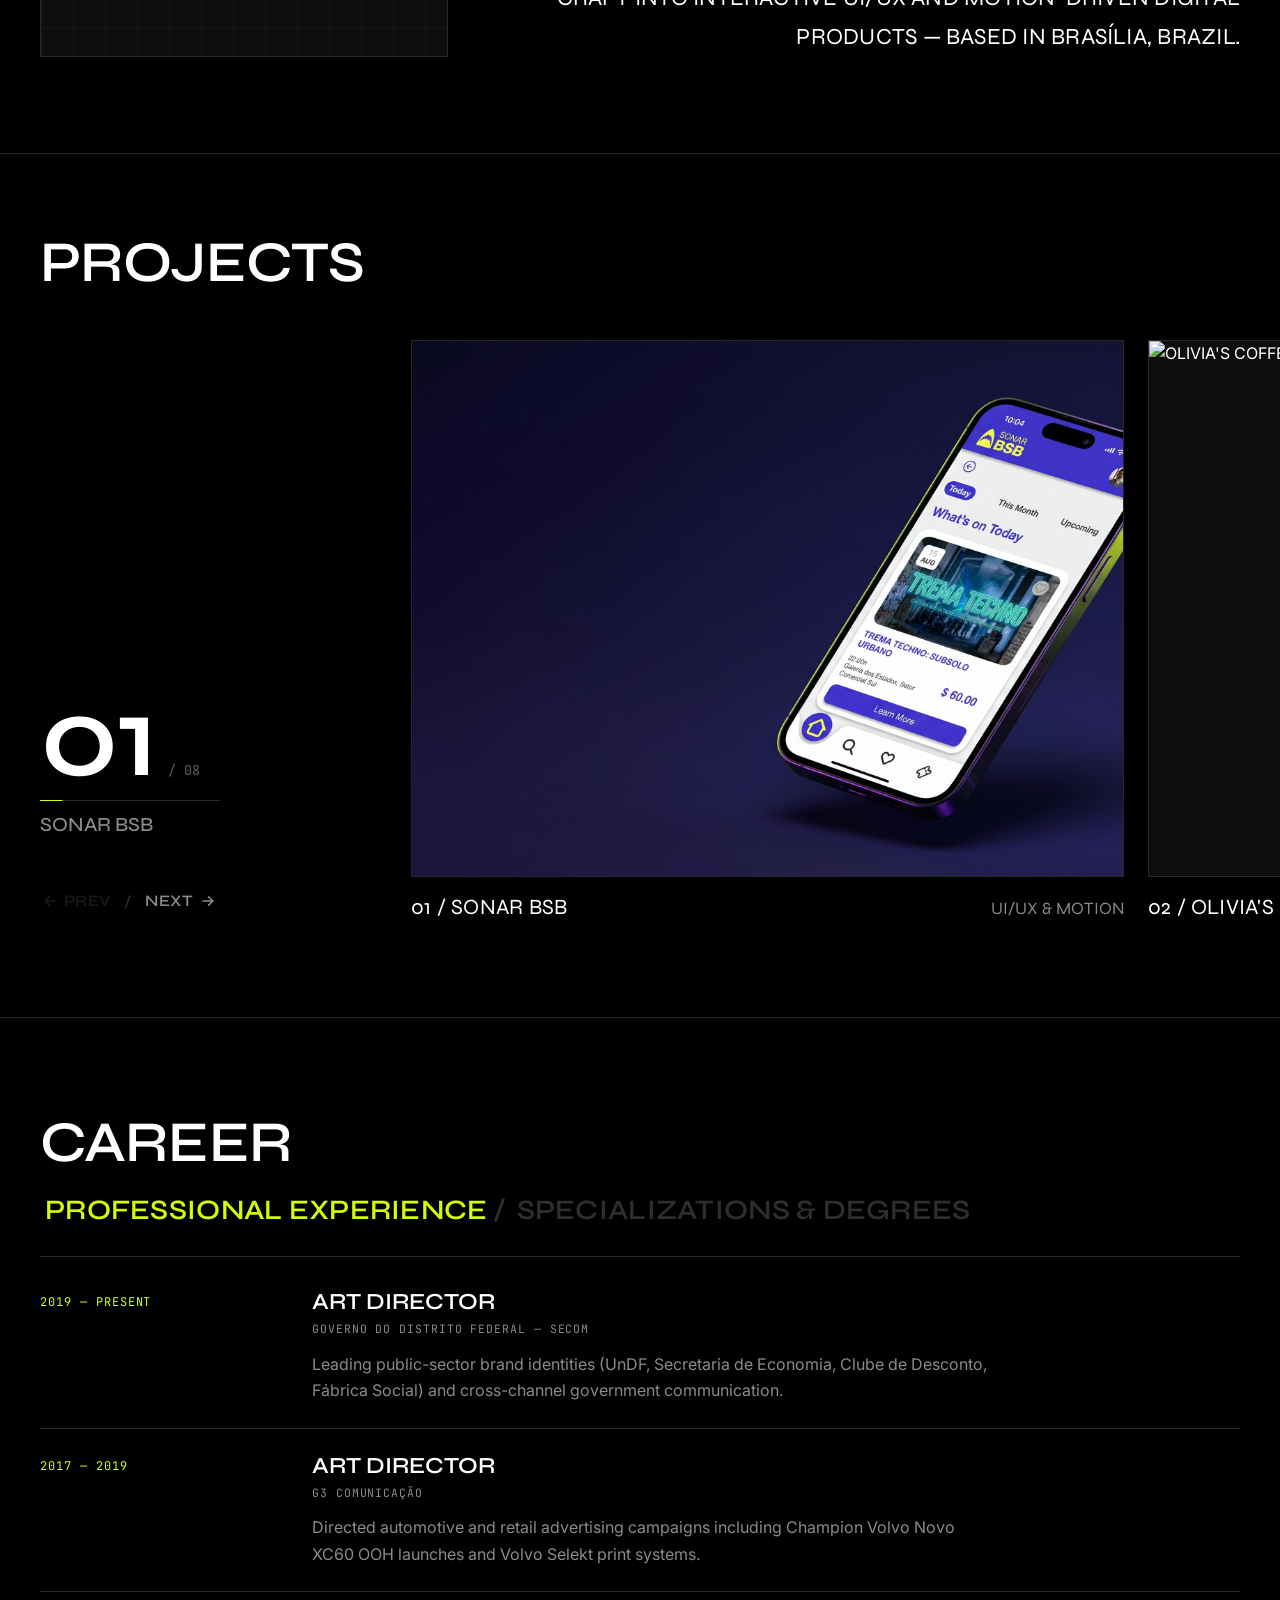
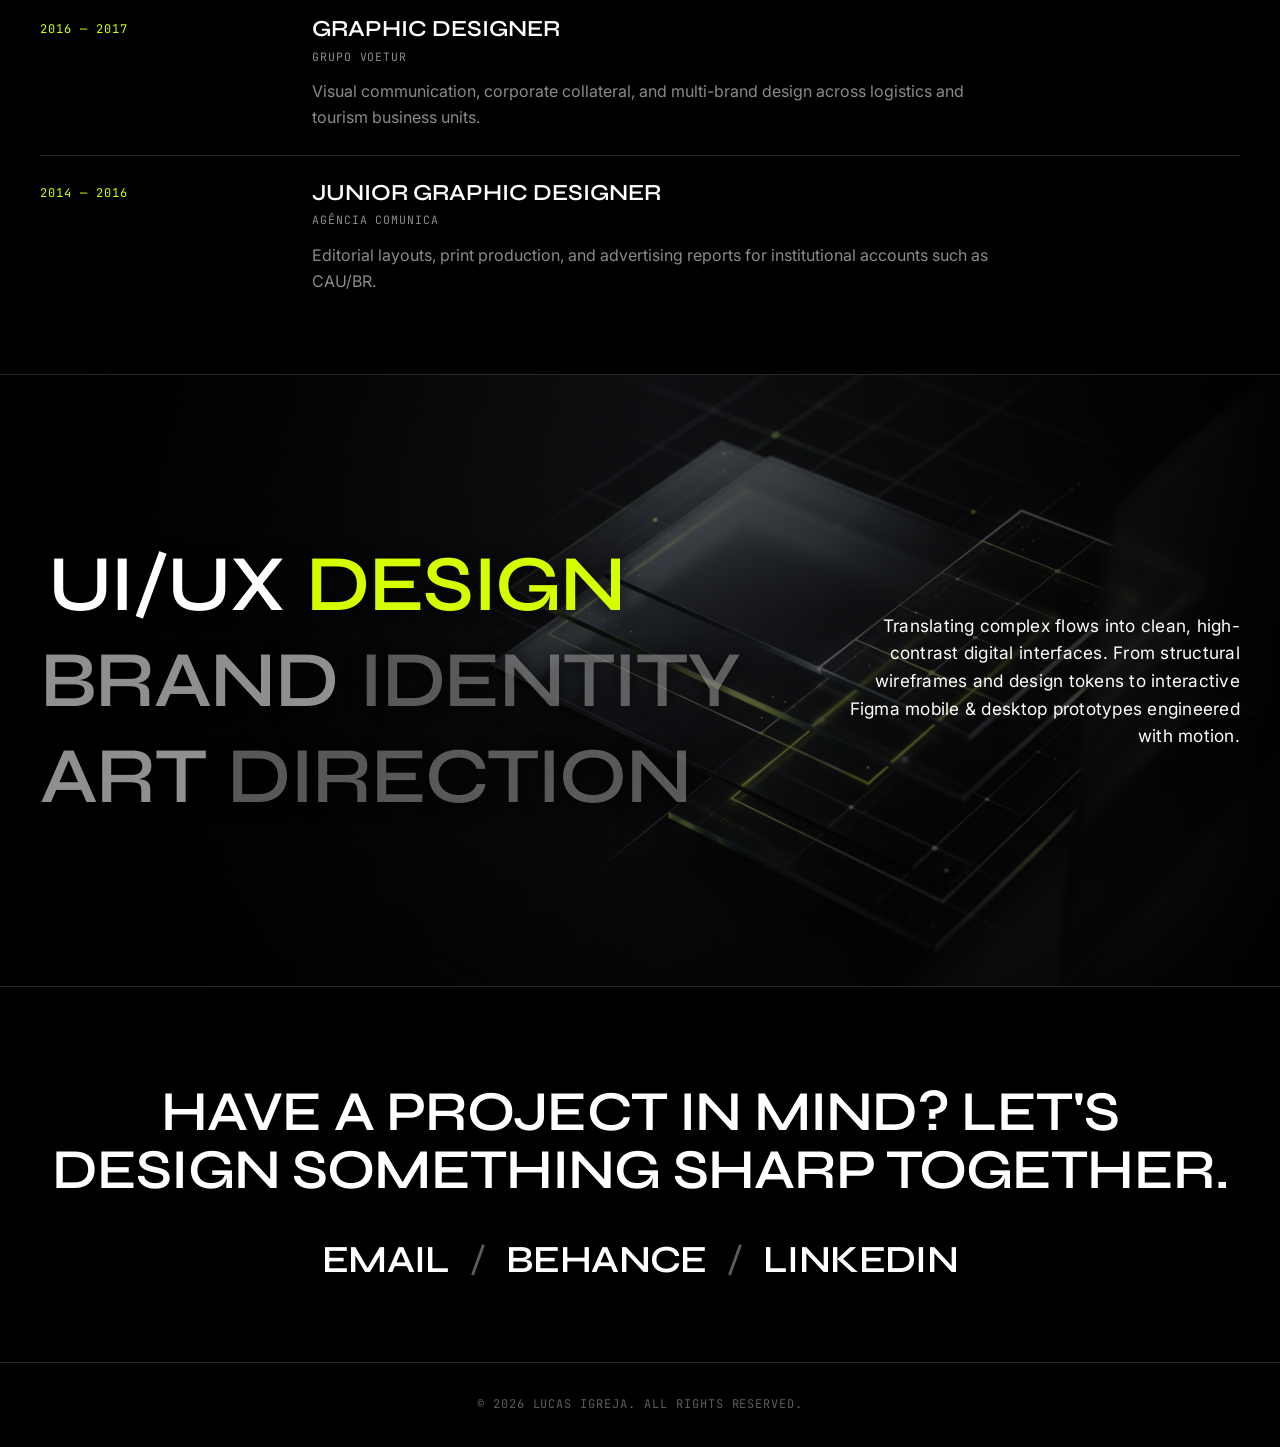
==== commit a008490b: "v0.9.5: Replace Contact CTA with EMAIL / BEHANCE / LINKEDIN row and center footer" ====
--- a/index.html
+++ b/index.html
@@ -223,9 +223,13 @@
           HAVE A PROJECT IN MIND? LET'S DESIGN SOMETHING SHARP TOGETHER.
         </h2>
 
-        <div class="closing-cta-actions">
-          <a href="mailto:lucas.igreja@gmail.com" class="closing-cta-link" data-i18n="cta.primaryBtn">GET IN CONTACT</a>
-        </div>
+        <nav class="closing-cta-actions" aria-label="Contact links">
+          <a href="mailto:lucas.igreja@gmail.com" class="closing-cta-link" data-i18n="footer.links.email">EMAIL</a>
+          <span class="closing-cta-sep" aria-hidden="true">/</span>
+          <a href="https://www.behance.net/lucasigreja" target="_blank" rel="noopener noreferrer" class="closing-cta-link" data-i18n="footer.links.behance">BEHANCE</a>
+          <span class="closing-cta-sep" aria-hidden="true">/</span>
+          <a href="https://www.linkedin.com/in/lucasigreja/" target="_blank" rel="noopener noreferrer" class="closing-cta-link" data-i18n="footer.links.linkedin">LINKEDIN</a>
+        </nav>
       </div>
     </section>
   </main>
@@ -234,11 +238,6 @@
   <footer class="site-footer">
     <div class="container footer-bar">
       <span class="font-mono footer-rights" data-i18n="footer.rights">© 2026 LUCAS IGREJA. ALL RIGHTS RESERVED.</span>
-      <ul class="footer-list" aria-label="Contact links">
-        <li><a href="mailto:lucas.igreja@gmail.com" class="footer-link" data-i18n="footer.links.email">EMAIL</a></li>
-        <li><a href="https://www.behance.net/lucasigreja" target="_blank" rel="noopener noreferrer" class="footer-link" data-i18n="footer.links.behance">BEHANCE</a></li>
-        <li><a href="https://www.linkedin.com/in/lucasigreja/" target="_blank" rel="noopener noreferrer" class="footer-link" data-i18n="footer.links.linkedin">LINKEDIN</a></li>
-      </ul>
     </div>
   </footer>
 
--- a/css/components.css
+++ b/css/components.css
@@ -1182,7 +1182,7 @@
   flex-wrap: wrap;
   align-items: center;
   justify-content: center;
-  gap: var(--space-4);
+  gap: var(--space-5);
 }
 
 .closing-cta-link {
@@ -1200,13 +1200,27 @@
   color: var(--text-primary);
   cursor: pointer;
   transition: color var(--duration-micro) var(--ease-snappy),
-              transform var(--duration-ui) var(--ease-editorial);
+              opacity var(--duration-micro) var(--ease-snappy);
+}
+
+.closing-cta-sep {
+  font-family: var(--font-display);
+  font-weight: 400;
+  font-size: clamp(1.5rem, 3vw, 2.75rem);
+  line-height: 1.15;
+  color: var(--text-muted);
+  user-select: none;
+}
+
+.closing-cta-actions:has(.closing-cta-link:hover) .closing-cta-link:not(:hover),
+.closing-cta-actions:has(.closing-cta-link:focus-visible) .closing-cta-link:not(:focus-visible) {
+  opacity: 0.4;
 }
 
 .closing-cta-link:hover,
 .closing-cta-link:focus-visible {
   color: var(--accent-lime);
-  transform: translateX(5px);
+  opacity: 1;
   outline: none;
 }
 
@@ -1219,7 +1233,8 @@
   display: flex;
   flex-wrap: wrap;
   align-items: center;
-  justify-content: space-between;
+  justify-content: center;
+  text-align: center;
   gap: var(--space-6);
 }
 
@@ -1530,14 +1545,25 @@
     display: none;
   }
 
+  .closing-cta-actions {
+    flex-direction: column;
+    gap: var(--space-2);
+  }
+
+  .closing-cta-link {
+    font-size: 1.625rem;
+    padding-block: 8px;
+  }
+
+  .closing-cta-sep {
+    display: none;
+  }
+
   .footer-bar {
-    flex-direction: column-reverse;
-    align-items: flex-start;
+    flex-direction: column;
+    align-items: center;
+    justify-content: center;
     gap: var(--space-4);
-  }
-
-  .footer-list {
-    gap: var(--space-6);
   }
 }
 
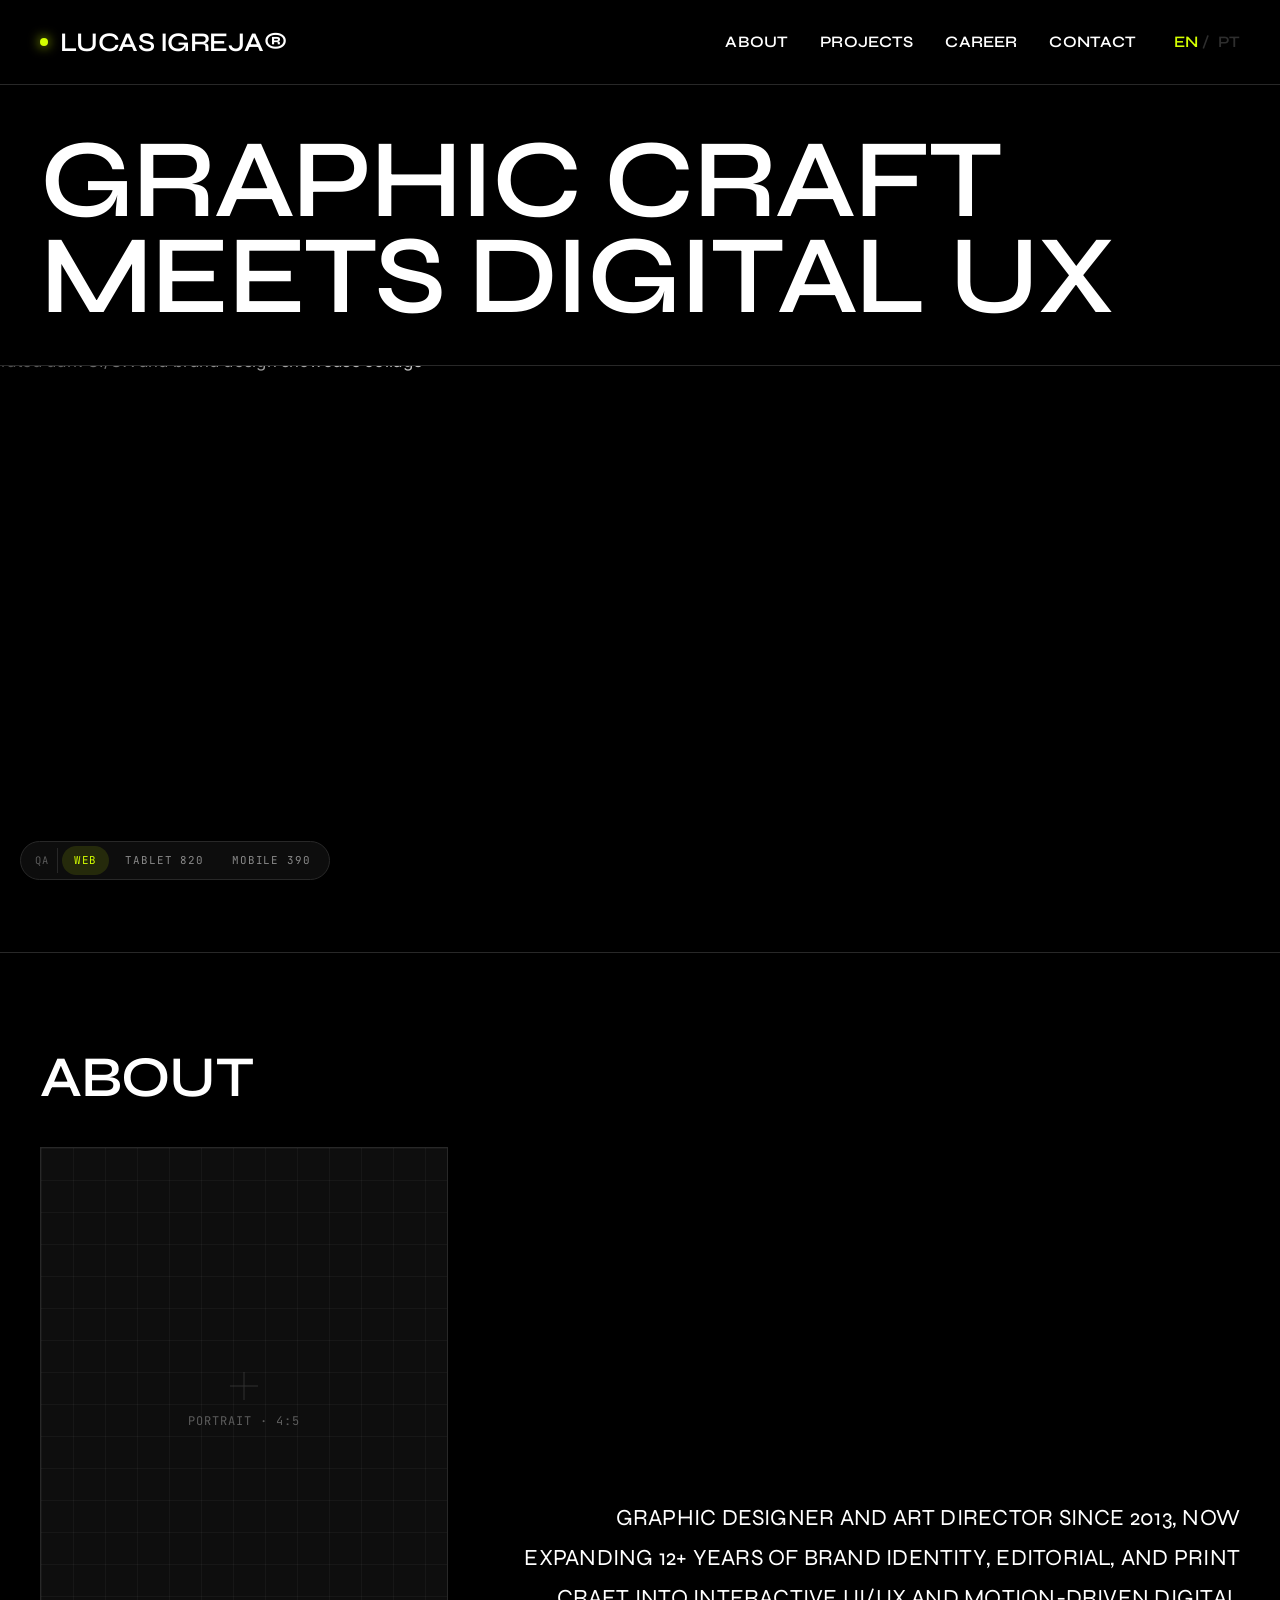
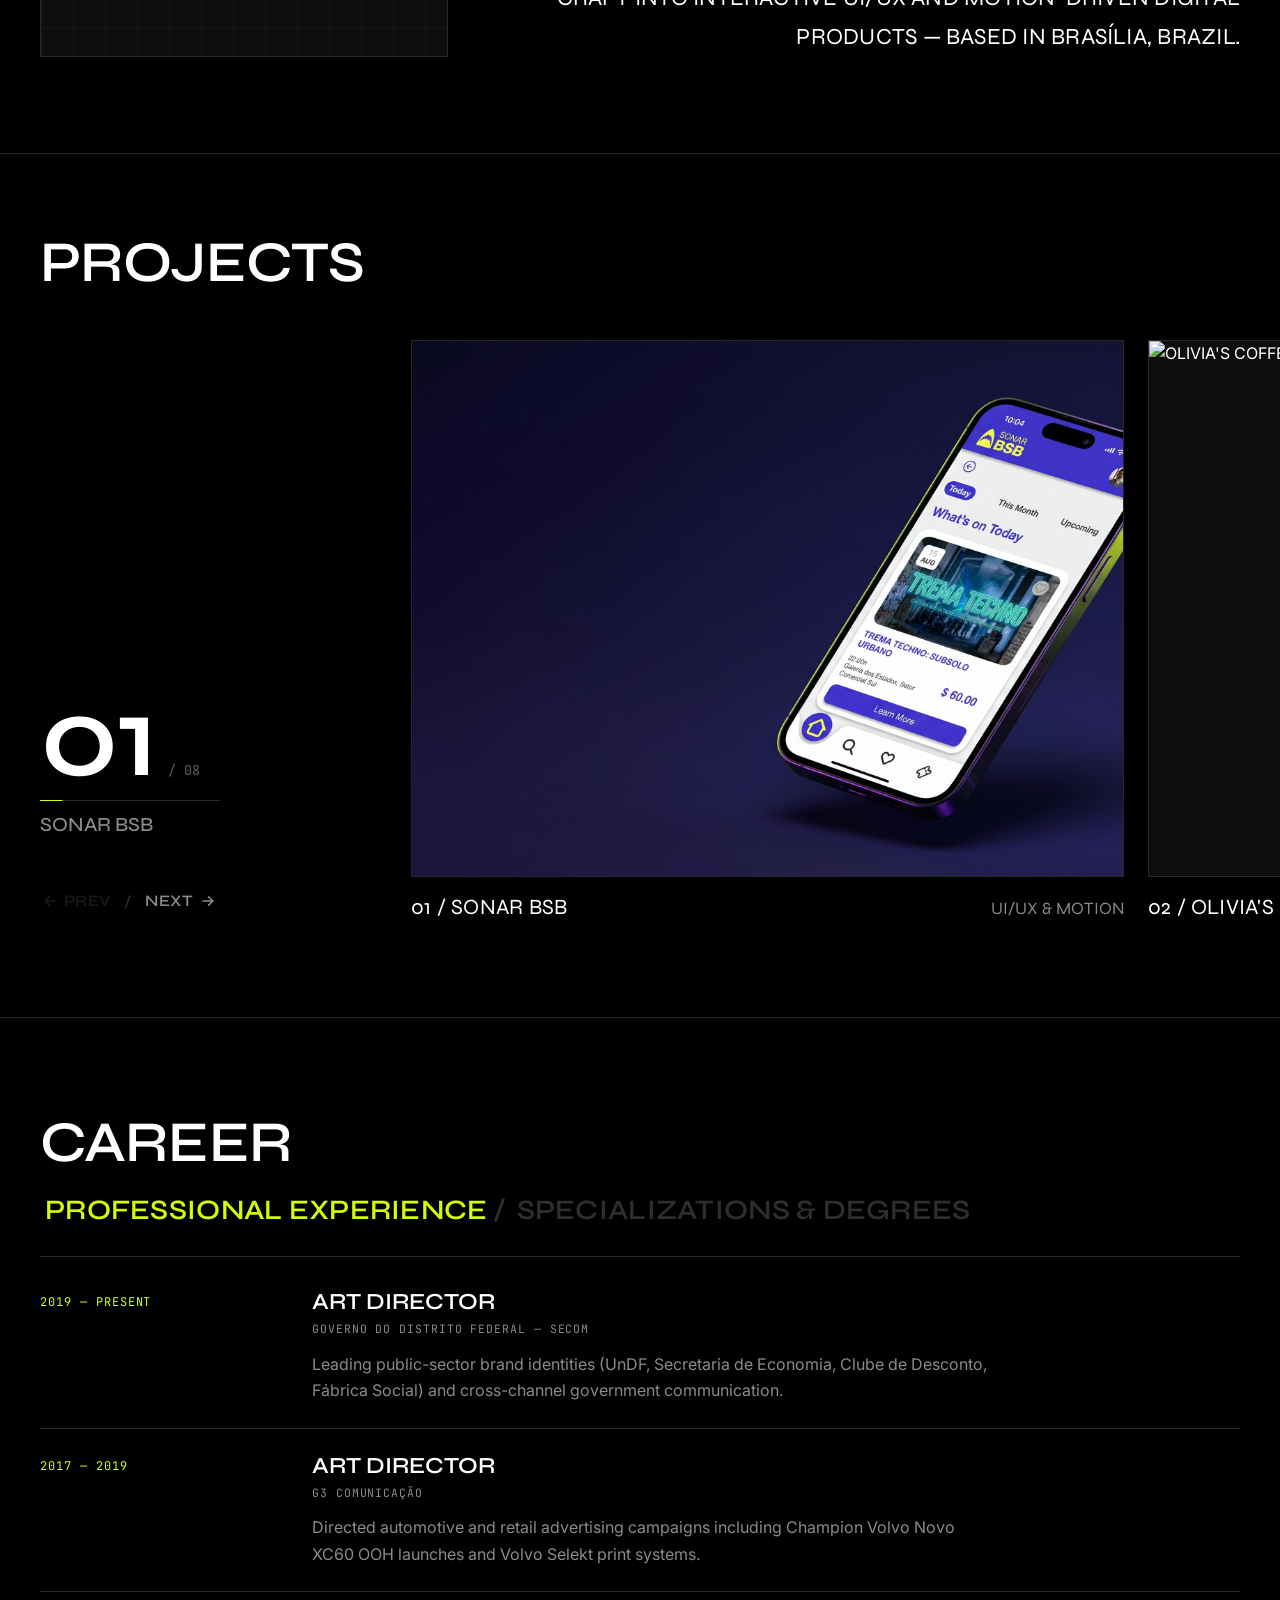
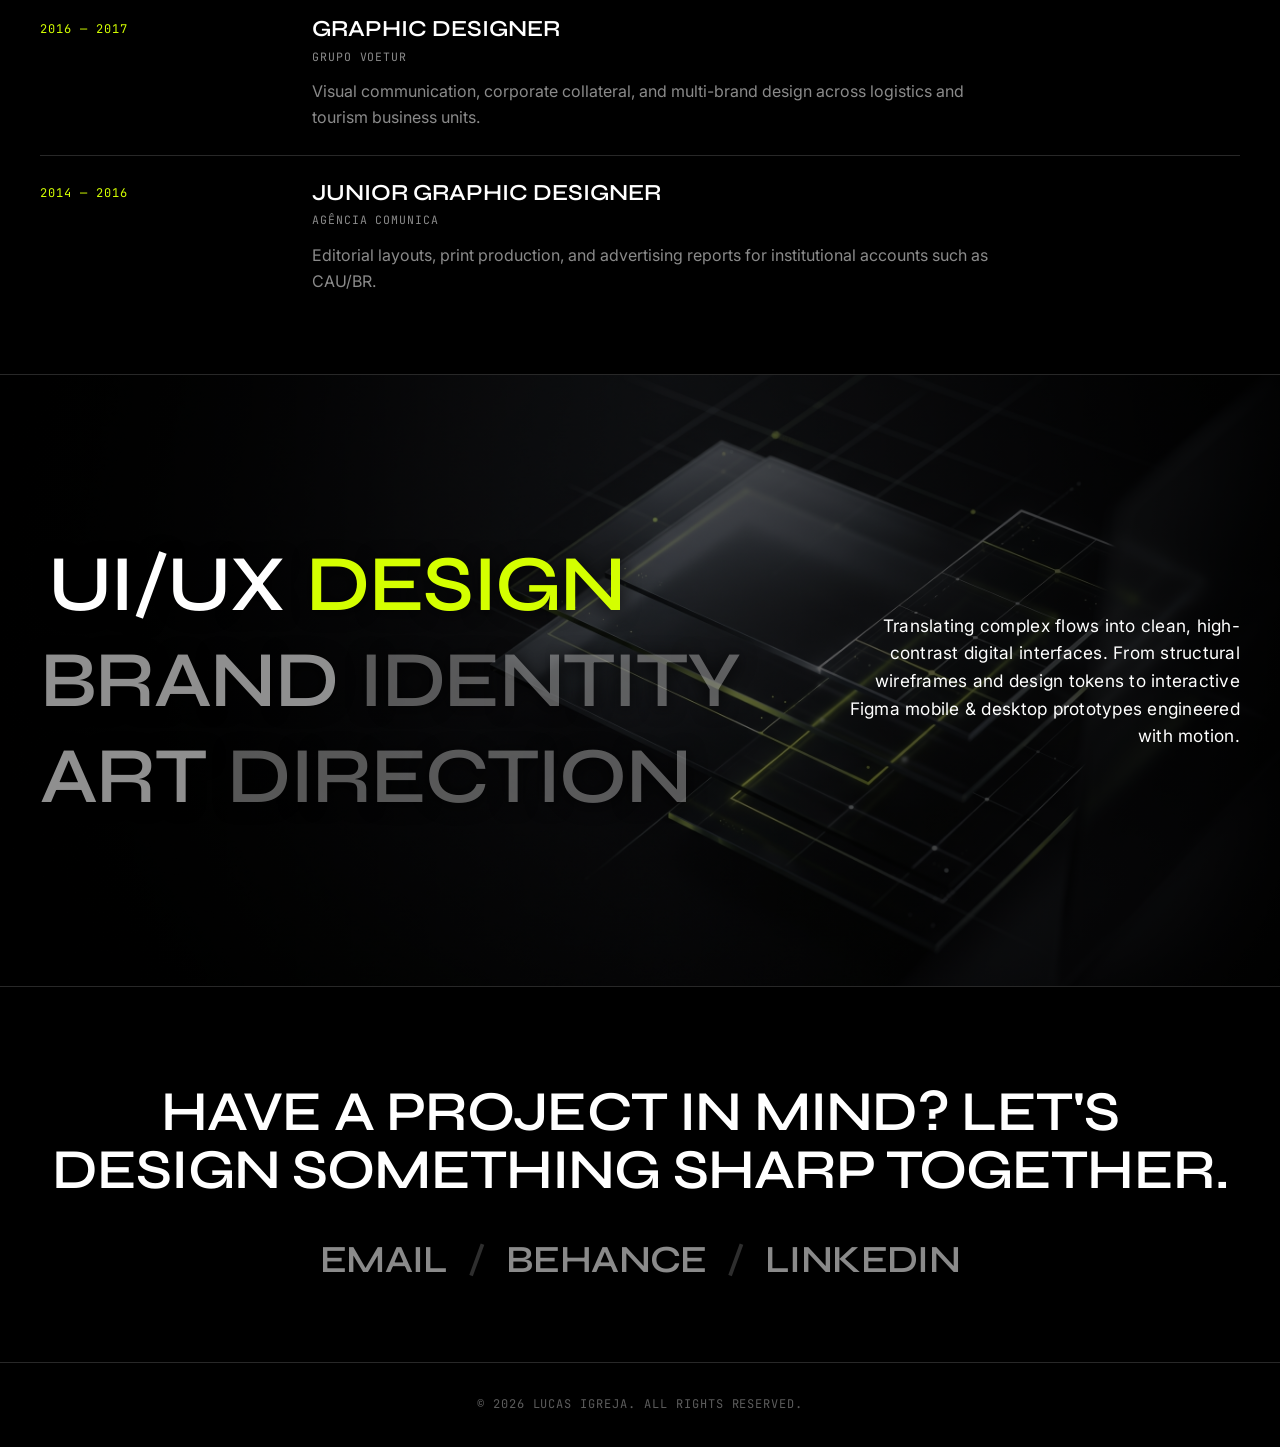
==== commit 8113e85f: "v0.9.6: Fix usability, stability, scroll lock, accessibility, and PT parity issues" ====
--- a/index.html
+++ b/index.html
@@ -15,14 +15,14 @@
   <link rel="preconnect" href="https://fonts.gstatic.com" crossorigin />
   <link href="https://fonts.googleapis.com/css2?family=Inter:wght@400;500;600&family=JetBrains+Mono:wght@400;500&family=Syne:wght@600;700&display=swap" rel="stylesheet" />
 
-  <link rel="stylesheet" href="css/tokens.css?v=0.9.5" />
-  <link rel="stylesheet" href="css/base.css?v=0.9.5" />
-  <link rel="stylesheet" href="css/components.css?v=0.9.5" />
-  <link rel="stylesheet" href="css/modal.css?v=0.9.5" />
+  <link rel="stylesheet" href="css/tokens.css?v=0.9.6" />
+  <link rel="stylesheet" href="css/base.css?v=0.9.6" />
+  <link rel="stylesheet" href="css/components.css?v=0.9.6" />
+  <link rel="stylesheet" href="css/modal.css?v=0.9.6" />
 </head>
-<body>
+<body id="top">
   <!-- Sticky Minimal Navigation -->
-  <header class="site-header" id="top">
+  <header class="site-header">
     <div class="container site-header-inner">
       <a href="#top" class="brand-wordmark">
         <span class="brand-status-dot" aria-hidden="true"></span>
@@ -30,7 +30,7 @@
       </a>
 
       <div class="nav-right">
-        <nav class="primary-nav" aria-label="Primary navigation">
+        <nav class="primary-nav" aria-label="Primary navigation" data-i18n-aria="aria.primaryNav">
           <a href="#about" class="nav-link" data-i18n="nav.about">ABOUT</a>
           <a href="#projects" class="nav-link" data-i18n="nav.projects">PROJECTS</a>
           <a href="#career" class="nav-link" data-i18n="nav.career">CAREER</a>
@@ -38,12 +38,12 @@
         </nav>
 
         <div class="header-actions">
-          <div class="lang-toggle" id="langToggle" role="group" aria-label="Language switcher">
+          <div class="lang-toggle" id="langToggle" role="group" aria-label="Language switcher" data-i18n-aria="aria.langSwitcher">
             <button class="lang-option is-active" type="button" data-lang="en" aria-pressed="true">EN</button>
             <span class="lang-sep" aria-hidden="true">/</span>
             <button class="lang-option" type="button" data-lang="pt" aria-pressed="false">PT</button>
           </div>
-          <button class="mobile-menu-btn" id="mobileMenuBtn" type="button" aria-expanded="false" aria-controls="mobileDrawer" aria-label="Open navigation menu">
+          <button class="mobile-menu-btn" id="mobileMenuBtn" type="button" aria-expanded="false" aria-controls="mobileDrawer" aria-label="Open navigation menu" data-i18n-aria="aria.openMenu">
             <span class="hamburger-icon" aria-hidden="true">
               <span></span>
               <span></span>
@@ -56,18 +56,18 @@
   </header>
 
   <!-- Mobile Navigation Drawer (Slides in Right -> Left) -->
-  <div class="mobile-drawer" id="mobileDrawer" aria-hidden="true" role="dialog" aria-modal="true" aria-label="Mobile Navigation">
+  <div class="mobile-drawer" id="mobileDrawer" aria-hidden="true" inert role="dialog" aria-modal="true" aria-label="Mobile Navigation" data-i18n-aria="aria.mobileNav">
     <div class="mobile-drawer-backdrop" id="mobileDrawerBackdrop" aria-hidden="true"></div>
     <div class="mobile-drawer-panel">
       <div class="mobile-drawer-top">
-        <button class="mobile-drawer-close" id="mobileDrawerClose" type="button" aria-label="Close navigation menu">
+        <button class="mobile-drawer-close" id="mobileDrawerClose" type="button" aria-label="Close navigation menu" data-i18n-aria="aria.closeMenu">
           <span class="drawer-close-icon" aria-hidden="true">
             <span></span>
             <span></span>
           </span>
         </button>
       </div>
-      <nav class="mobile-drawer-nav" aria-label="Mobile navigation links">
+      <nav class="mobile-drawer-nav" aria-label="Mobile navigation links" data-i18n-aria="aria.mobileNavLinks">
         <a href="#about" class="mobile-drawer-link" data-i18n="nav.about">ABOUT</a>
         <a href="#projects" class="mobile-drawer-link" data-i18n="nav.projects">PROJECTS</a>
         <a href="#career" class="mobile-drawer-link" data-i18n="nav.career">CAREER</a>
@@ -100,7 +100,7 @@
         <h2 class="section-heading" data-i18n="about.heading">ABOUT</h2>
 
         <div class="about-grid">
-          <div class="about-portrait-frame is-placeholder" aria-label="Portrait placeholder (4:5)">
+          <div class="about-portrait-frame is-placeholder" aria-label="Portrait placeholder (4:5)" data-i18n-aria="aria.aboutPortrait">
             <!-- Drop real photo at assets/about-portrait.jpg and swap in:
                  <img src="assets/about-portrait.jpg" alt="Lucas Igreja — Art Director &amp; UI/UX Designer" class="about-portrait-img" loading="lazy" /> -->
             <div class="about-portrait-placeholder" aria-hidden="true">
@@ -125,7 +125,7 @@
       </div>
 
       <div class="projects-bleed-layout">
-        <aside class="projects-rail" aria-label="Active project counter">
+        <aside class="projects-rail" aria-label="Active project counter" data-i18n-aria="aria.activeProjectCounter">
           <div class="sticky-counter-row">
             <span class="sticky-counter-num" id="stickyCounterNum">01</span>
             <span class="sticky-counter-total" id="stickyCounterTotal">/ 08</span>
@@ -134,7 +134,7 @@
             <div class="rail-progress-fill" id="railProgressFill"></div>
           </div>
           <span class="rail-title-preview" id="railTitle">SONAR BSB</span>
-          <div class="projects-carousel-controls" role="group" aria-label="Projects carousel controls">
+          <div class="projects-carousel-controls" role="group" aria-label="Projects carousel controls" data-i18n-aria="aria.carouselControls">
             <button class="carousel-nav-btn" id="projectsPrevBtn" type="button" aria-label="Previous project" disabled>
               <svg width="16" height="16" viewBox="0 0 20 20" fill="none" aria-hidden="true">
                 <path d="M16 10H4M4 10L9 5M4 10L9 15" stroke="currentColor" stroke-width="2" stroke-linecap="square" />
@@ -161,7 +161,7 @@
           </div>
         </aside>
 
-        <div class="projects-stack" id="projectsStack" tabindex="0" aria-label="Projects carousel"></div>
+        <div class="projects-stack" id="projectsStack" tabindex="0" aria-label="Projects carousel" data-i18n-aria="aria.projectsCarousel"></div>
       </div>
     </section>
 
@@ -170,7 +170,7 @@
       <div class="container">
         <div class="career-header">
           <h2 class="section-heading" data-i18n="career.heading">CAREER</h2>
-          <div class="career-toggle" id="careerToggle" role="tablist" aria-label="Career sections">
+          <div class="career-toggle" id="careerToggle" role="tablist" aria-label="Career sections" data-i18n-aria="aria.careerSections">
             <button
               class="career-option is-active"
               id="careerTabExperience"
@@ -207,7 +207,7 @@
         <div class="disciplines-scrim" aria-hidden="true"></div>
 
         <div class="container disciplines-container">
-          <div class="disciplines-list" id="disciplinesList" role="tablist" aria-label="Core design disciplines"></div>
+          <div class="disciplines-list" id="disciplinesList" role="tablist" aria-label="Core design disciplines" data-i18n-aria="aria.disciplines"></div>
 
           <div class="disciplines-detail" role="tabpanel" aria-live="polite">
             <p class="disciplines-copy" id="disciplineCopy"></p>
@@ -223,7 +223,7 @@
           HAVE A PROJECT IN MIND? LET'S DESIGN SOMETHING SHARP TOGETHER.
         </h2>
 
-        <nav class="closing-cta-actions" aria-label="Contact links">
+        <nav class="closing-cta-actions" aria-label="Contact links" data-i18n-aria="aria.contactLinks">
           <a href="mailto:lucas.igreja@gmail.com" class="closing-cta-link" data-i18n="footer.links.email">EMAIL</a>
           <span class="closing-cta-sep" aria-hidden="true">/</span>
           <a href="https://www.behance.net/lucasigreja" target="_blank" rel="noopener noreferrer" class="closing-cta-link" data-i18n="footer.links.behance">BEHANCE</a>
@@ -242,12 +242,9 @@
   </footer>
 
   <!-- Case-Study Modal -->
-  <div class="modal-backdrop" id="caseModalBackdrop" aria-hidden="true" role="dialog" aria-modal="true" aria-labelledby="modalHeading">
+  <div class="modal-backdrop" id="caseModalBackdrop" aria-hidden="true" inert role="dialog" aria-modal="true">
     <div class="modal-panel" id="caseModalContent"></div>
   </div>
-
-  <!-- Custom Desktop Cursor Badge -->
-  <div class="custom-cursor" id="customCursor" aria-hidden="true">VIEW CASE</div>
 
   <!-- Toast Feedback -->
   <div class="site-toast" id="siteToast" role="status" aria-live="polite"></div>
@@ -255,11 +252,11 @@
   <!-- Motion Engine (GSAP CDN + Graceful Fallback) & App Scripts -->
   <script defer src="https://cdn.jsdelivr.net/npm/gsap@3.12.5/dist/gsap.min.js"></script>
   <script defer src="https://cdn.jsdelivr.net/npm/gsap@3.12.5/dist/ScrollTrigger.min.js"></script>
-  <script defer src="js/data/projects.js?v=0.9.5"></script>
-  <script defer src="js/components/portfolio.js?v=0.9.5"></script>
-  <script defer src="js/motion/animations.js?v=0.9.5"></script>
-  <script defer src="js/main.js?v=0.9.5"></script>
+  <script defer src="js/data/projects.js?v=0.9.6"></script>
+  <script defer src="js/components/portfolio.js?v=0.9.6"></script>
+  <script defer src="js/motion/animations.js?v=0.9.6"></script>
+  <script defer src="js/main.js?v=0.9.6"></script>
   <!-- DEV ONLY (PRE-v1.0 QA): Viewport Preview Toggle — REMOVE BEFORE SHIPPING v1.0 -->
-  <script defer src="js/dev/viewport-toggle.js?v=0.9.5"></script>
+  <script defer src="js/dev/viewport-toggle.js?v=0.9.6"></script>
 </body>
 </html>
--- a/css/components.css
+++ b/css/components.css
@@ -129,8 +129,8 @@
 
 .mobile-menu-btn {
   display: none;
-  width: 40px;
-  height: 40px;
+  width: 44px;
+  height: 44px;
   padding: 0;
   border: none;
   border-radius: 0;
@@ -221,6 +221,7 @@
   transform: translateX(100%);
   transition: transform var(--duration-ui) var(--ease-editorial);
   overflow-y: auto;
+  overscroll-behavior: contain;
 }
 
 .mobile-drawer.is-open .mobile-drawer-panel {
@@ -234,8 +235,8 @@
 }
 
 .mobile-drawer-close {
-  width: 40px;
-  height: 40px;
+  width: 44px;
+  height: 44px;
   padding: 0;
   border: none;
   border-radius: 0;
@@ -1197,30 +1198,24 @@
   letter-spacing: var(--tracking-tight);
   text-transform: uppercase;
   line-height: 1.15;
-  color: var(--text-primary);
+  color: var(--text-secondary);
   cursor: pointer;
-  transition: color var(--duration-micro) var(--ease-snappy),
-              opacity var(--duration-micro) var(--ease-snappy);
+  transition: color var(--duration-micro) var(--ease-snappy);
 }
 
 .closing-cta-sep {
   font-family: var(--font-display);
-  font-weight: 400;
+  font-weight: 600;
   font-size: clamp(1.5rem, 3vw, 2.75rem);
   line-height: 1.15;
-  color: var(--text-muted);
+  color: var(--text-dim);
   user-select: none;
 }
 
-.closing-cta-actions:has(.closing-cta-link:hover) .closing-cta-link:not(:hover),
-.closing-cta-actions:has(.closing-cta-link:focus-visible) .closing-cta-link:not(:focus-visible) {
-  opacity: 0.4;
-}
-
 .closing-cta-link:hover,
-.closing-cta-link:focus-visible {
+.closing-cta-link:focus-visible,
+.closing-cta-link:active {
   color: var(--accent-lime);
-  opacity: 1;
   outline: none;
 }
 
@@ -1328,6 +1323,18 @@
     display: inline-flex;
   }
 
+  .lang-toggle {
+    gap: 0;
+  }
+
+  .lang-option {
+    display: inline-flex;
+    align-items: center;
+    justify-content: center;
+    min-width: 44px;
+    min-height: 44px;
+  }
+
   .about-grid {
     grid-template-columns: minmax(210px, 36%) minmax(0, 1fr);
     gap: var(--space-8);
@@ -1487,7 +1494,10 @@
   }
 
   .projects-rail .carousel-nav-btn {
-    padding: 8px;
+    min-width: 44px;
+    min-height: 44px;
+    justify-content: center;
+    padding: 0;
   }
 
   .projects-rail .carousel-step-label,
@@ -1510,9 +1520,27 @@
     margin-bottom: var(--space-6);
   }
 
-  .career-option,
+  .career-toggle {
+    flex-direction: column;
+    align-items: flex-start;
+    gap: 0;
+  }
+
   .career-sep {
+    display: none;
+  }
+
+  .career-option {
+    display: inline-flex;
+    align-items: center;
+    min-height: 44px;
+    padding-block: 8px;
     font-size: clamp(1rem, 4.4vw, 1.35rem);
+  }
+
+  .discipline-tab {
+    min-height: 44px;
+    padding-block: 6px;
   }
 
   .disciplines-section {
--- a/css/modal.css
+++ b/css/modal.css
@@ -14,13 +14,19 @@
   justify-content: center;
   padding: clamp(1rem, 3vw, 2.5rem);
   opacity: 0;
+  visibility: hidden;
   pointer-events: none;
-  transition: opacity var(--duration-ui) var(--ease-editorial);
+  overscroll-behavior: contain;
+  transition: opacity var(--duration-ui) var(--ease-editorial),
+              visibility 0s linear var(--duration-ui);
 }
 
 .modal-backdrop.is-open {
   opacity: 1;
+  visibility: visible;
   pointer-events: auto;
+  transition: opacity var(--duration-ui) var(--ease-editorial),
+              visibility 0s linear 0s;
 }
 
 .modal-panel {
@@ -28,6 +34,7 @@
   max-width: 980px;
   max-height: 90vh;
   overflow-y: auto;
+  overscroll-behavior: contain;
   background: var(--bg-elevated);
   border: 1px solid var(--border-strong);
   border-radius: var(--radius-sharp);
@@ -152,8 +159,8 @@
   display: inline-flex;
   align-items: center;
   justify-content: center;
-  width: 40px;
-  height: 40px;
+  width: 44px;
+  height: 44px;
   padding: 0;
   border: none;
   background: transparent;
@@ -412,16 +419,41 @@
 
 @media (max-width: 767px) {
   .modal-header {
-    padding: var(--space-4) var(--space-4);
+    display: grid;
+    grid-template-columns: minmax(0, 1fr) auto;
+    grid-template-rows: auto auto;
+    align-items: center;
+    row-gap: var(--space-3);
+    column-gap: var(--space-2);
+    padding: var(--space-4);
+  }
+
+  .modal-title-group {
+    grid-column: 1;
+    grid-row: 1;
+  }
+
+  .modal-header-actions {
+    display: contents;
+  }
+
+  .modal-close-icon-btn {
+    grid-column: 2;
+    grid-row: 1;
+  }
+
+  .modal-header-divider {
+    display: none;
+  }
+
+  .modal-header-nav {
+    grid-column: 1 / -1;
+    grid-row: 2;
+    width: 100%;
+    justify-content: space-between;
     gap: var(--space-2);
-  }
-
-  .modal-header-actions {
-    gap: var(--space-2);
-  }
-
-  .modal-header-nav {
-    gap: var(--space-1);
+    padding-top: var(--space-2);
+    border-top: 1px solid var(--border-subtle);
   }
 
   .modal-step-label,
@@ -440,7 +472,10 @@
   }
 
   .modal-step-btn {
-    padding: 6px;
+    min-width: 44px;
+    min-height: 44px;
+    justify-content: center;
+    padding: 0;
   }
 
   .modal-body {
@@ -452,10 +487,20 @@
     height: 240px;
   }
 
-  .modal-stage-nav,
+  .modal-stage-nav {
+    width: 44px;
+    height: 44px;
+  }
+
   .modal-stage-nav svg {
-    width: 38px;
-    height: 38px;
+    width: 36px;
+    height: 36px;
+  }
+
+  .modal-demo-link {
+    display: inline-flex;
+    align-items: center;
+    min-height: 44px;
   }
 
   .modal-stage-nav.is-prev {
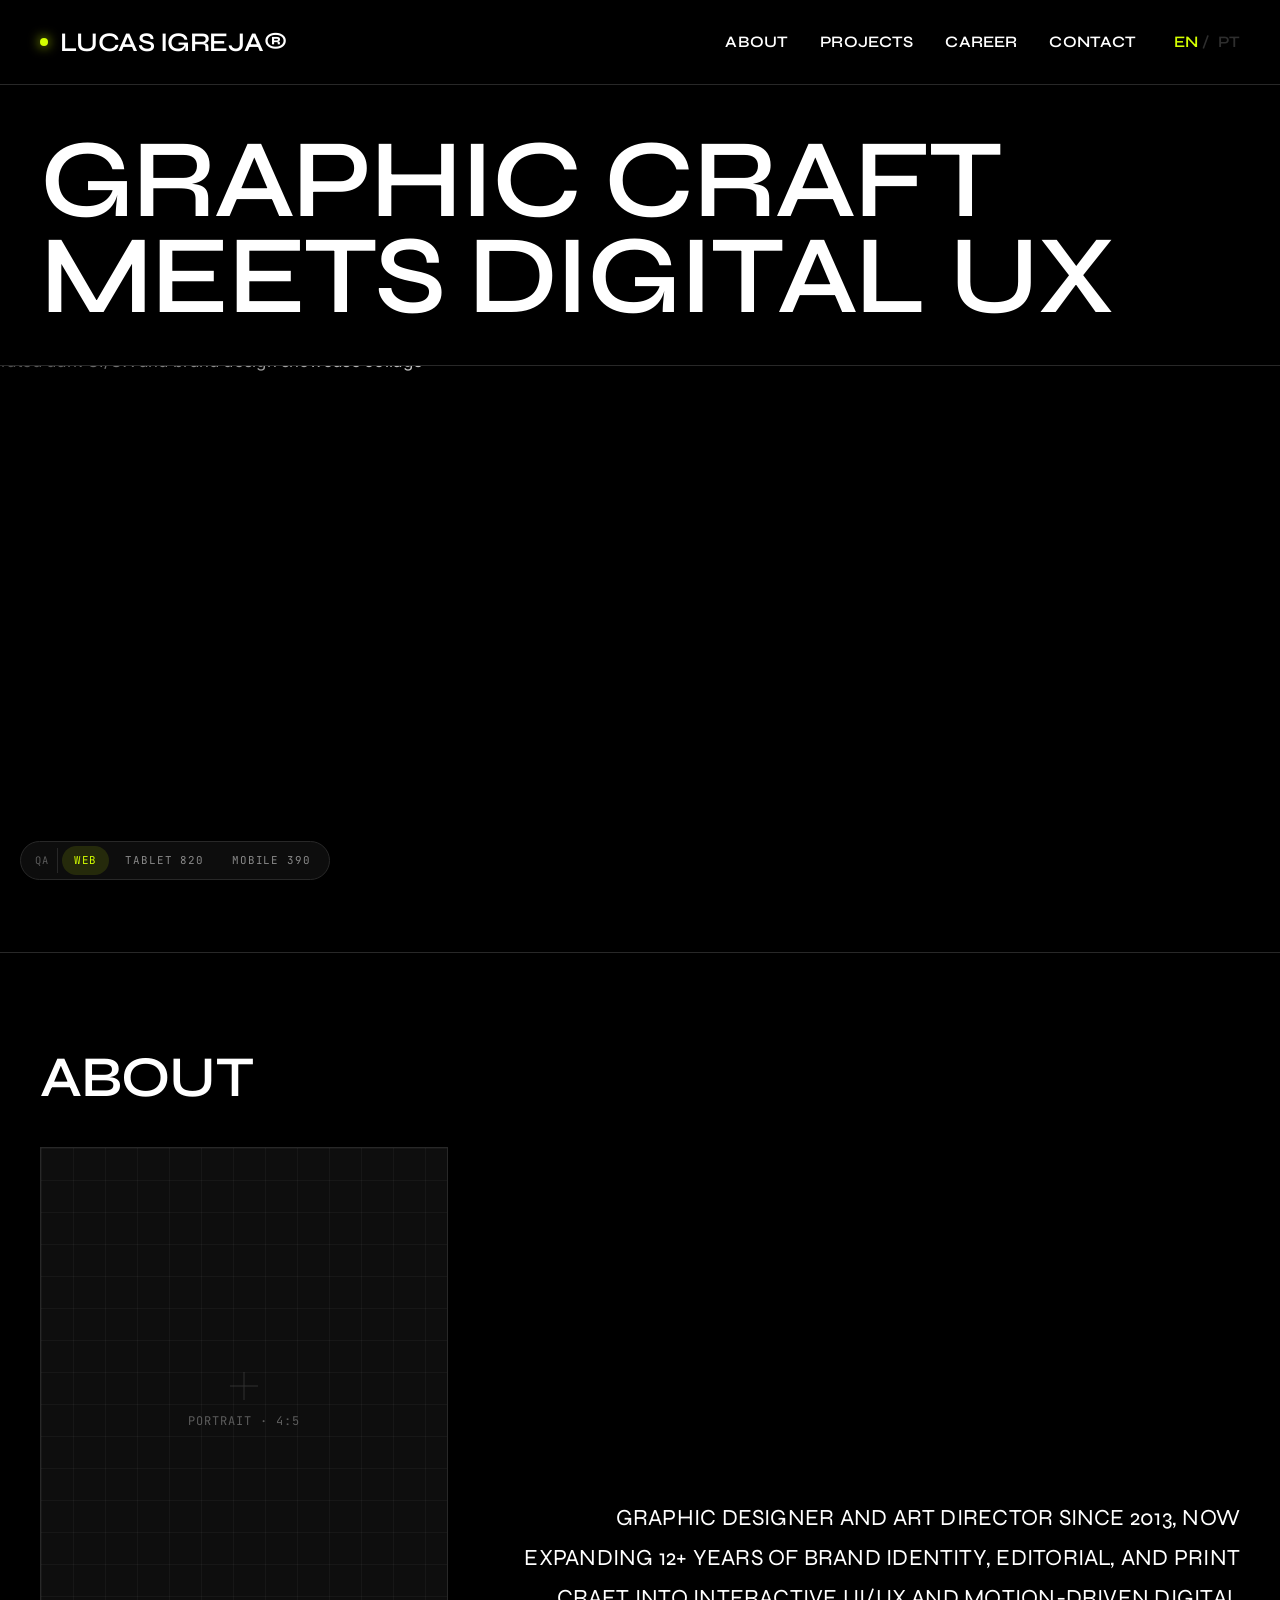
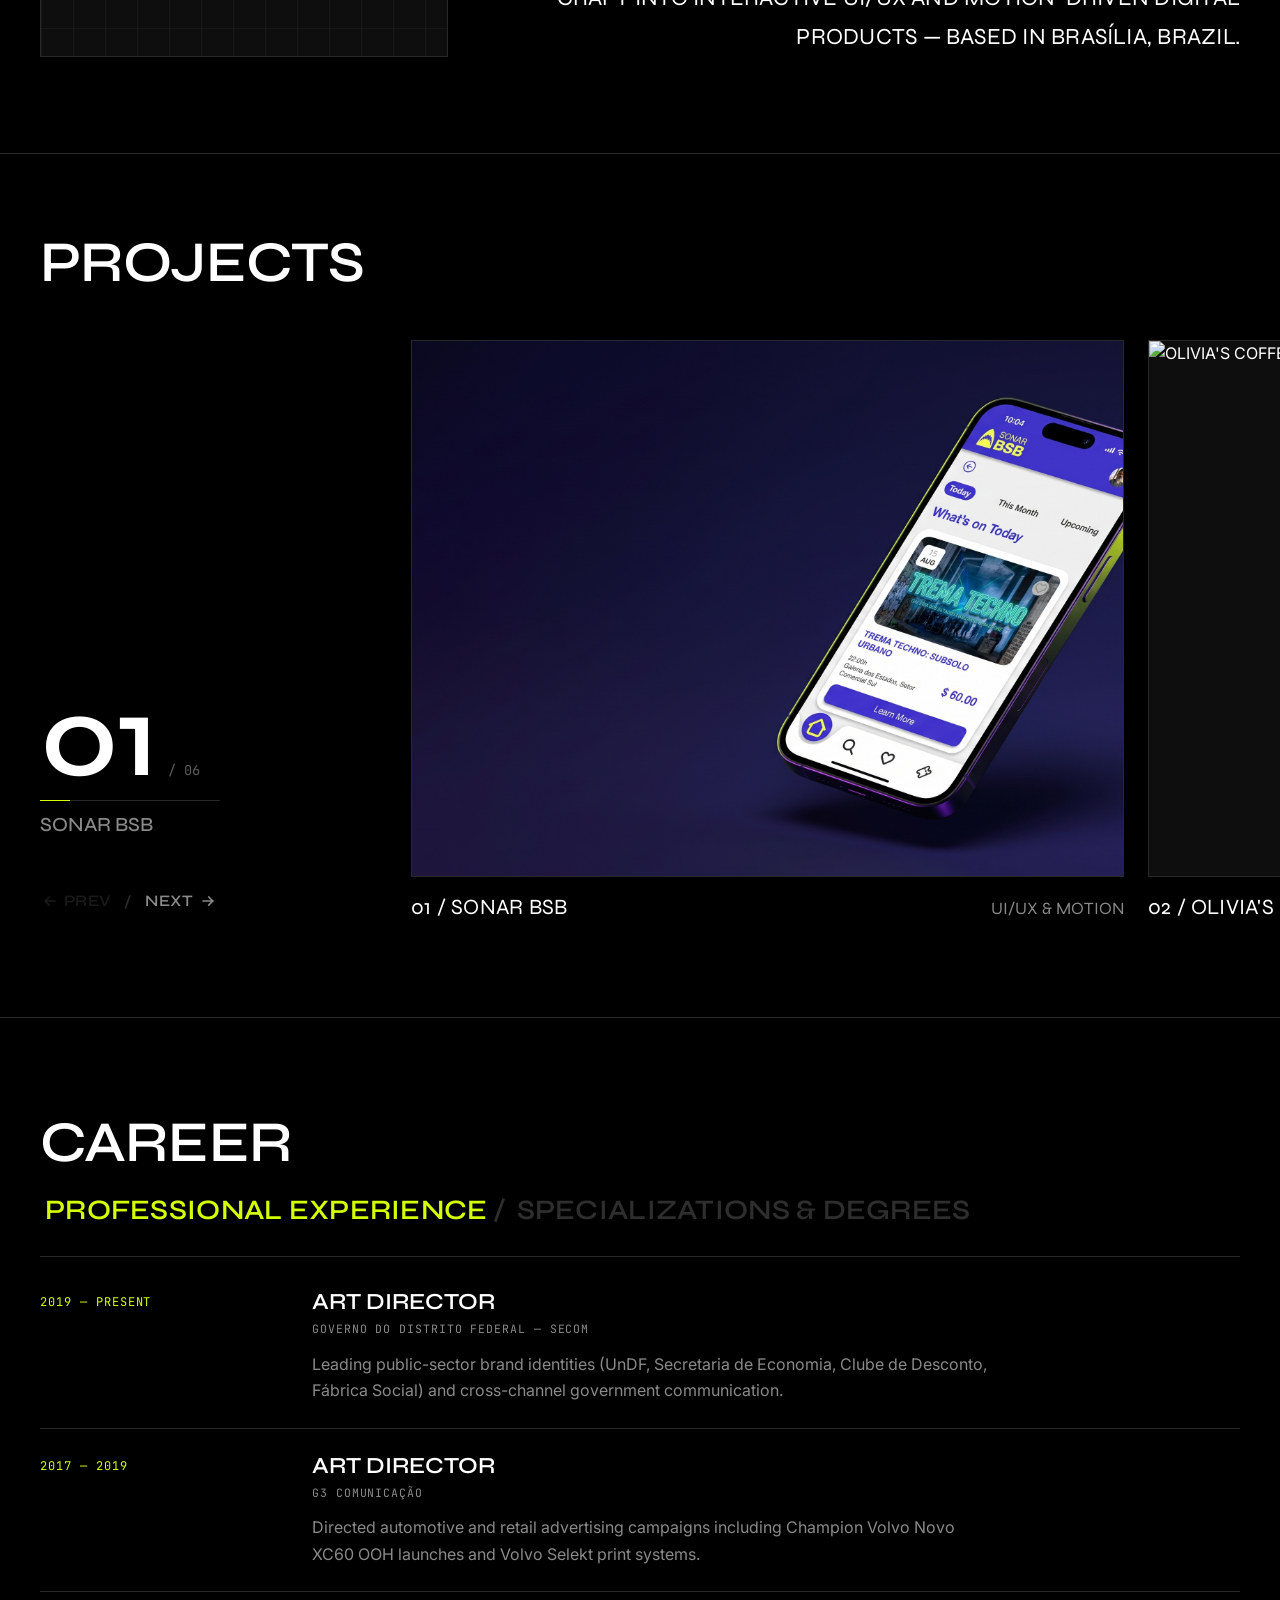
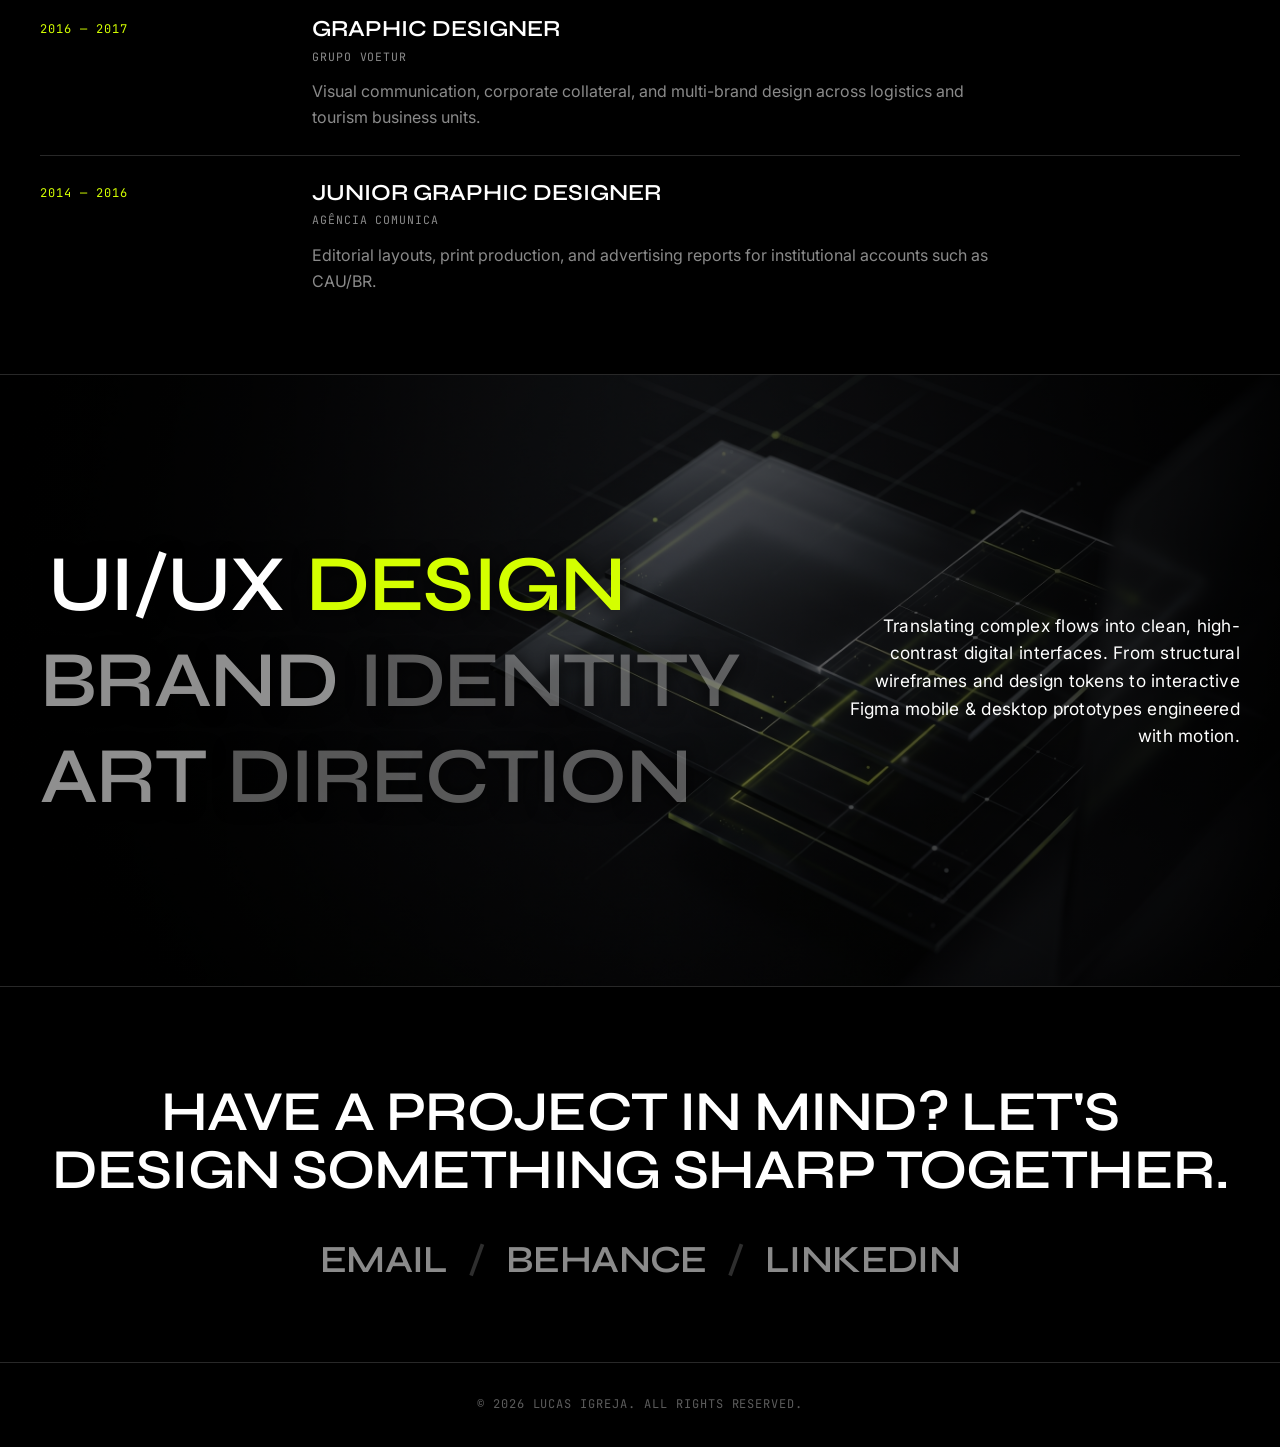
==== commit 238458b7: "v0.9.6: Toggle Secretaria de Economia and Clube de Desconto projects off (01-06 visible)" ====
--- a/index.html
+++ b/index.html
@@ -128,7 +128,7 @@
         <aside class="projects-rail" aria-label="Active project counter" data-i18n-aria="aria.activeProjectCounter">
           <div class="sticky-counter-row">
             <span class="sticky-counter-num" id="stickyCounterNum">01</span>
-            <span class="sticky-counter-total" id="stickyCounterTotal">/ 08</span>
+            <span class="sticky-counter-total" id="stickyCounterTotal">/ 06</span>
           </div>
           <div class="rail-progress-wrap" aria-hidden="true">
             <div class="rail-progress-fill" id="railProgressFill"></div>
